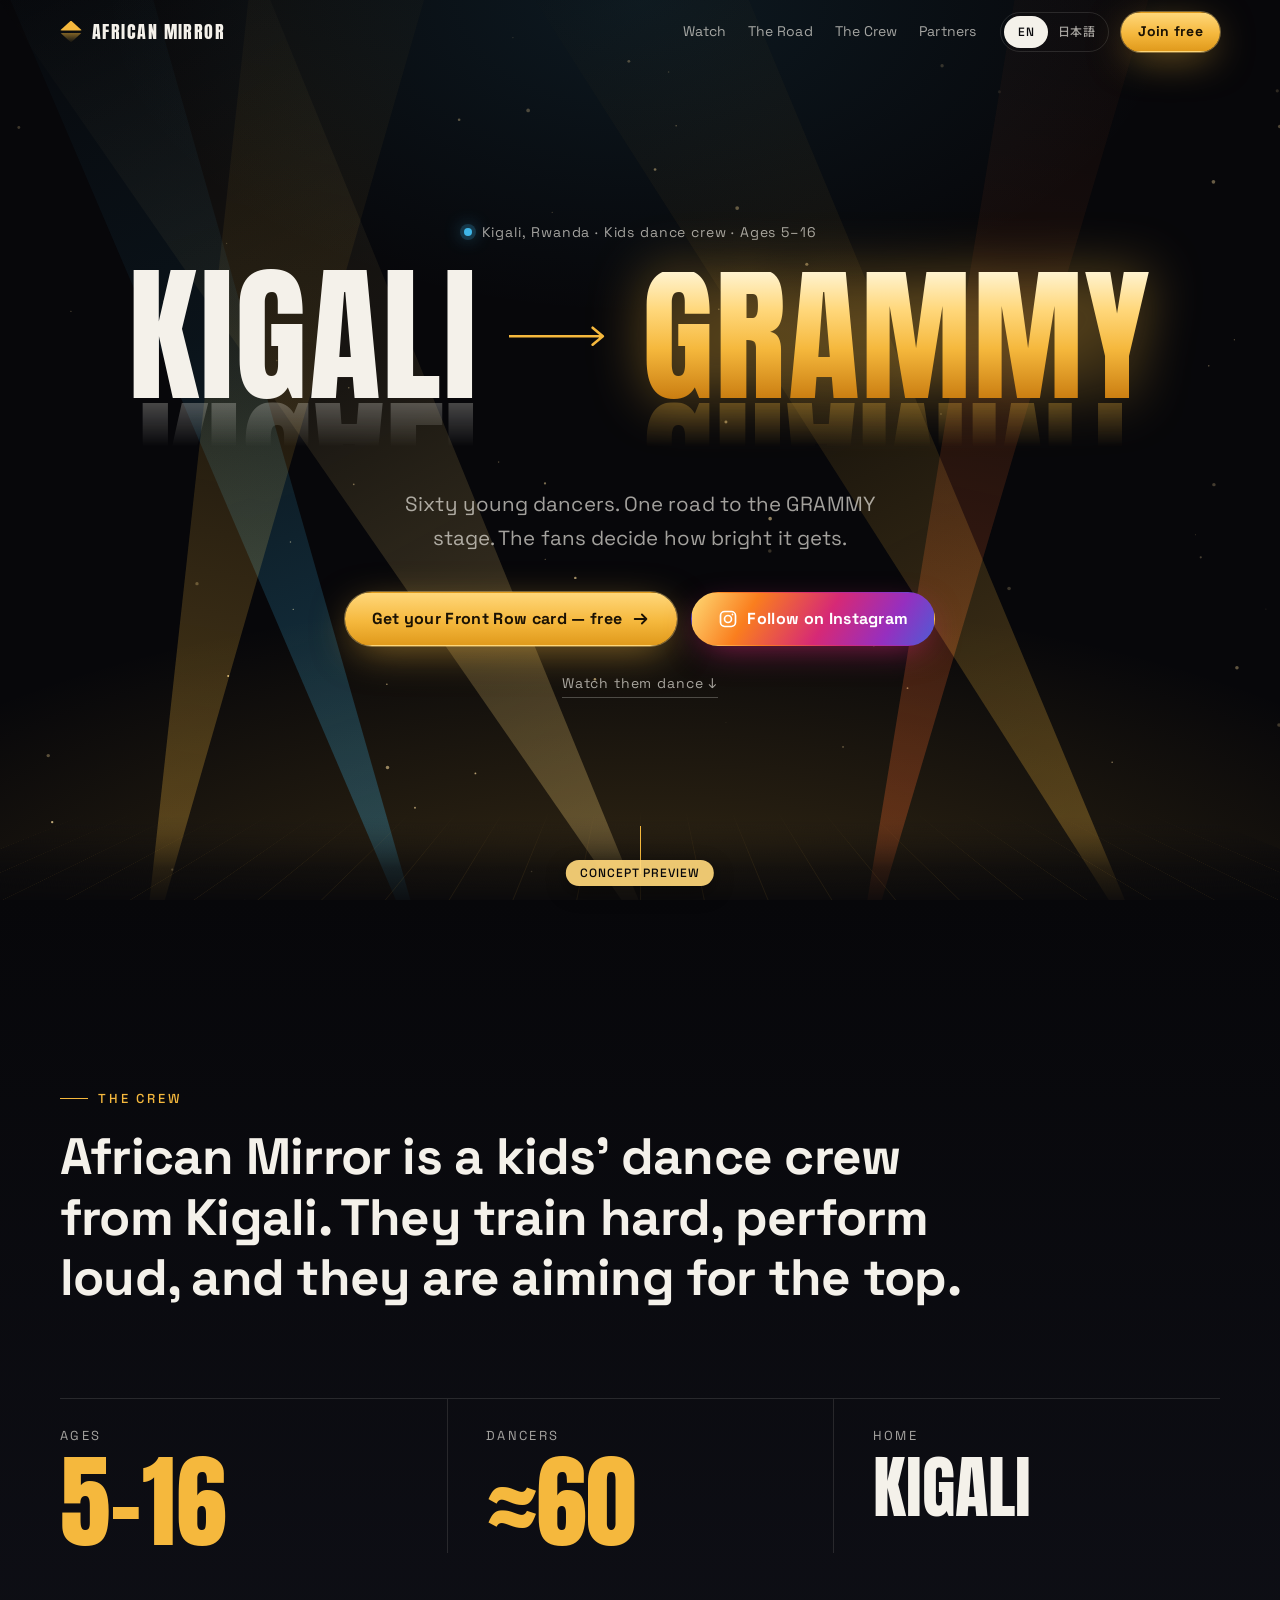
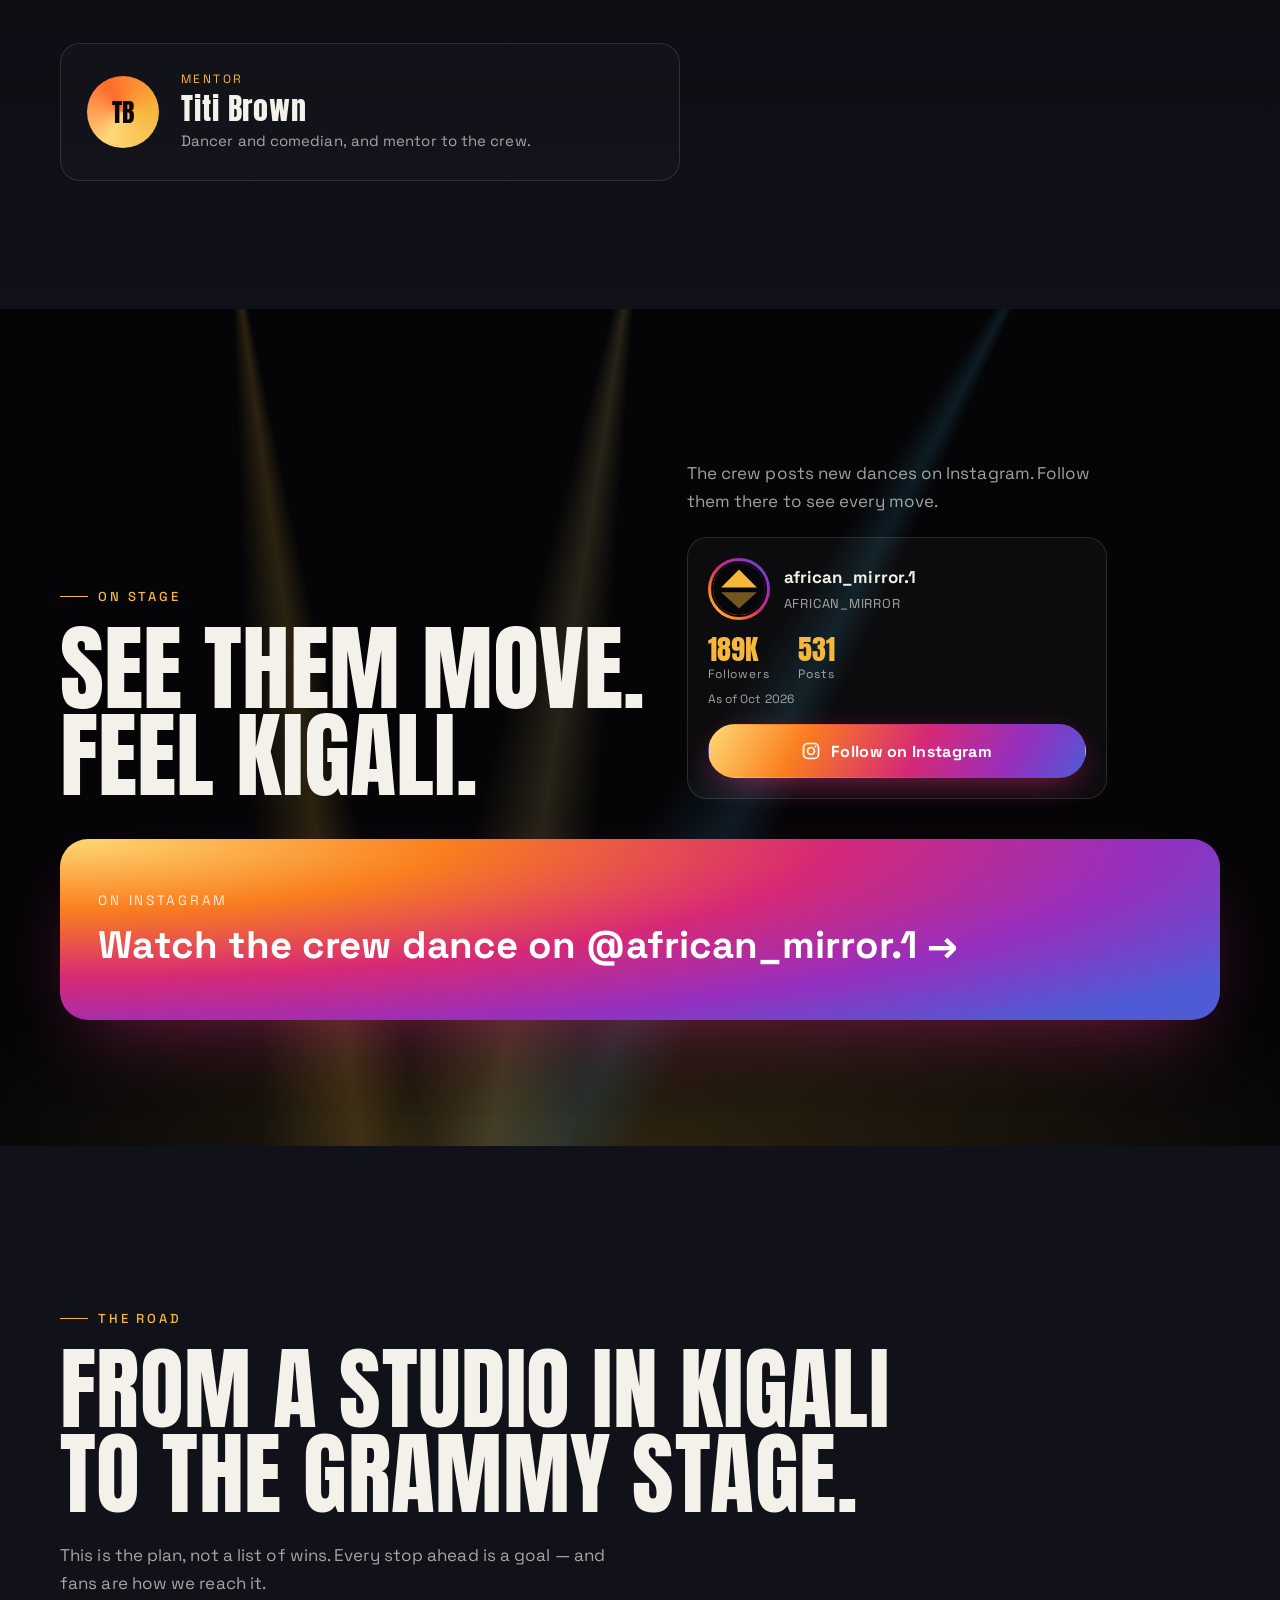
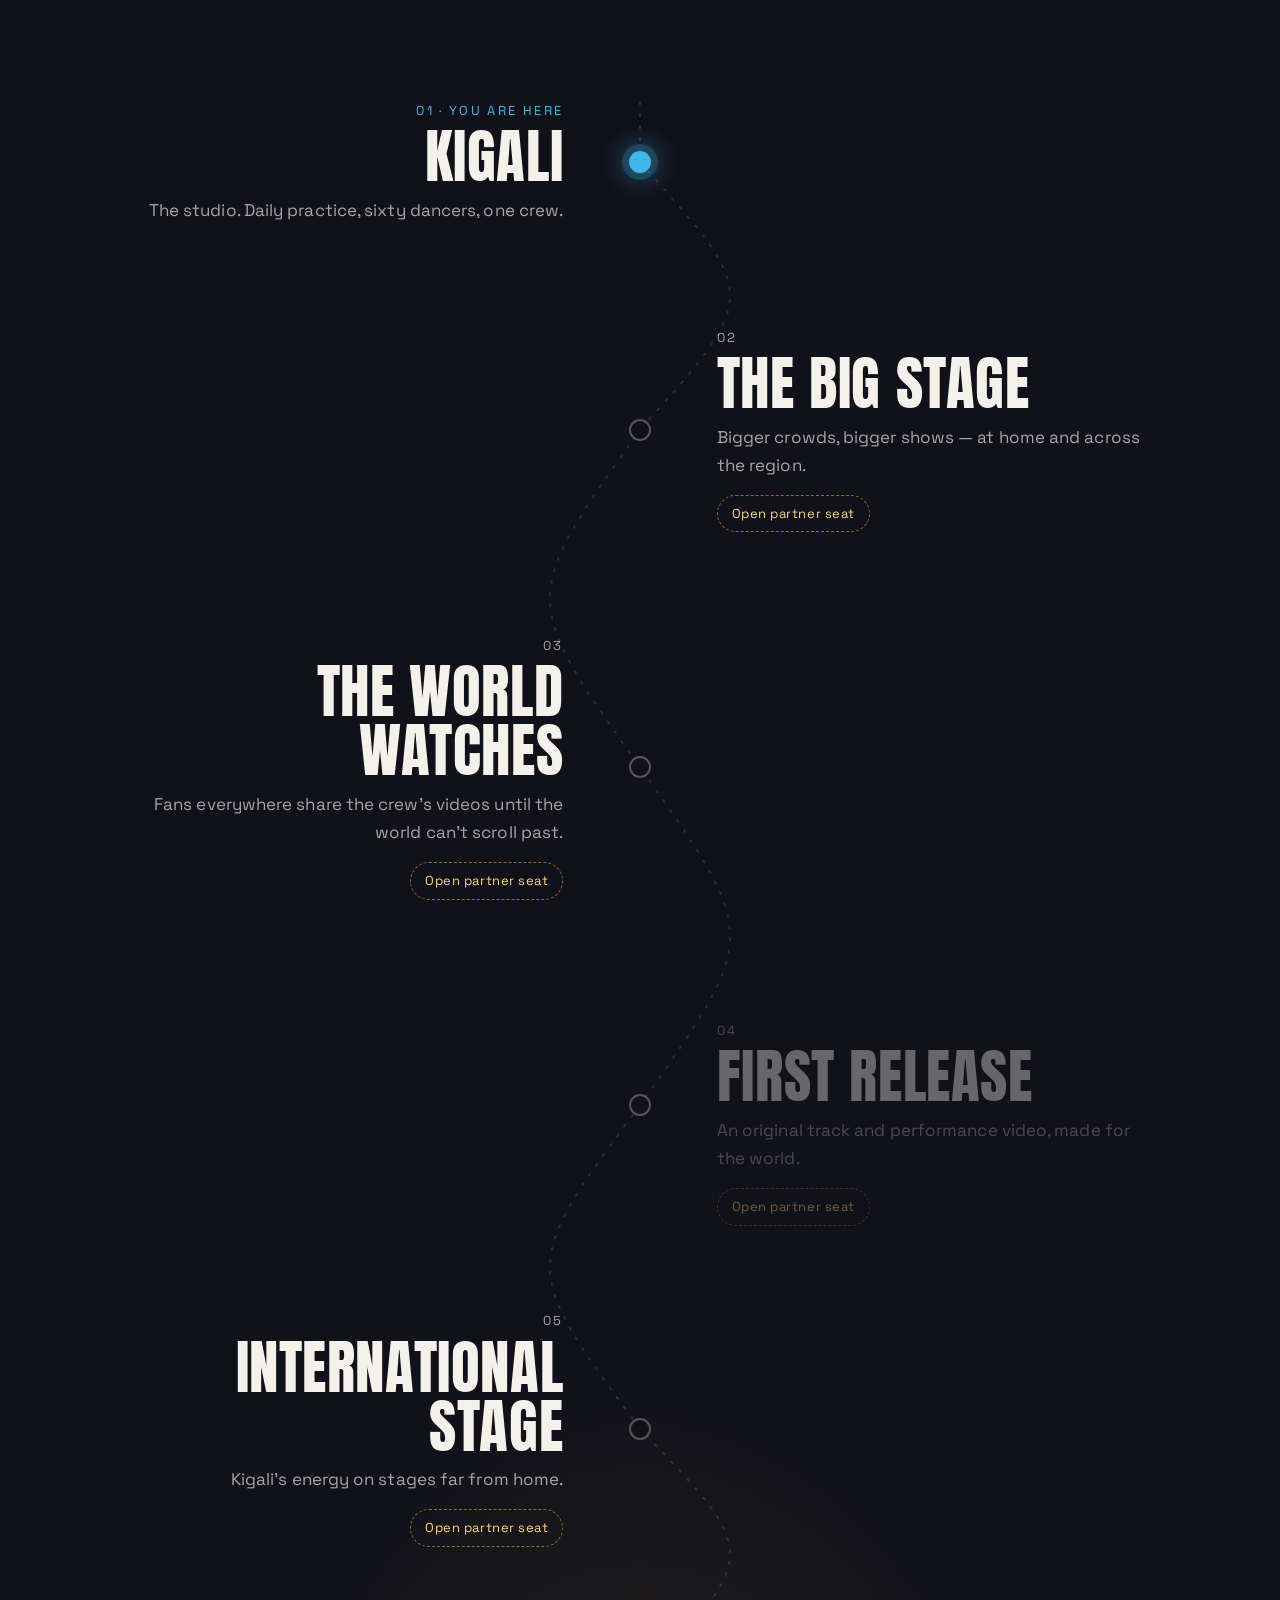
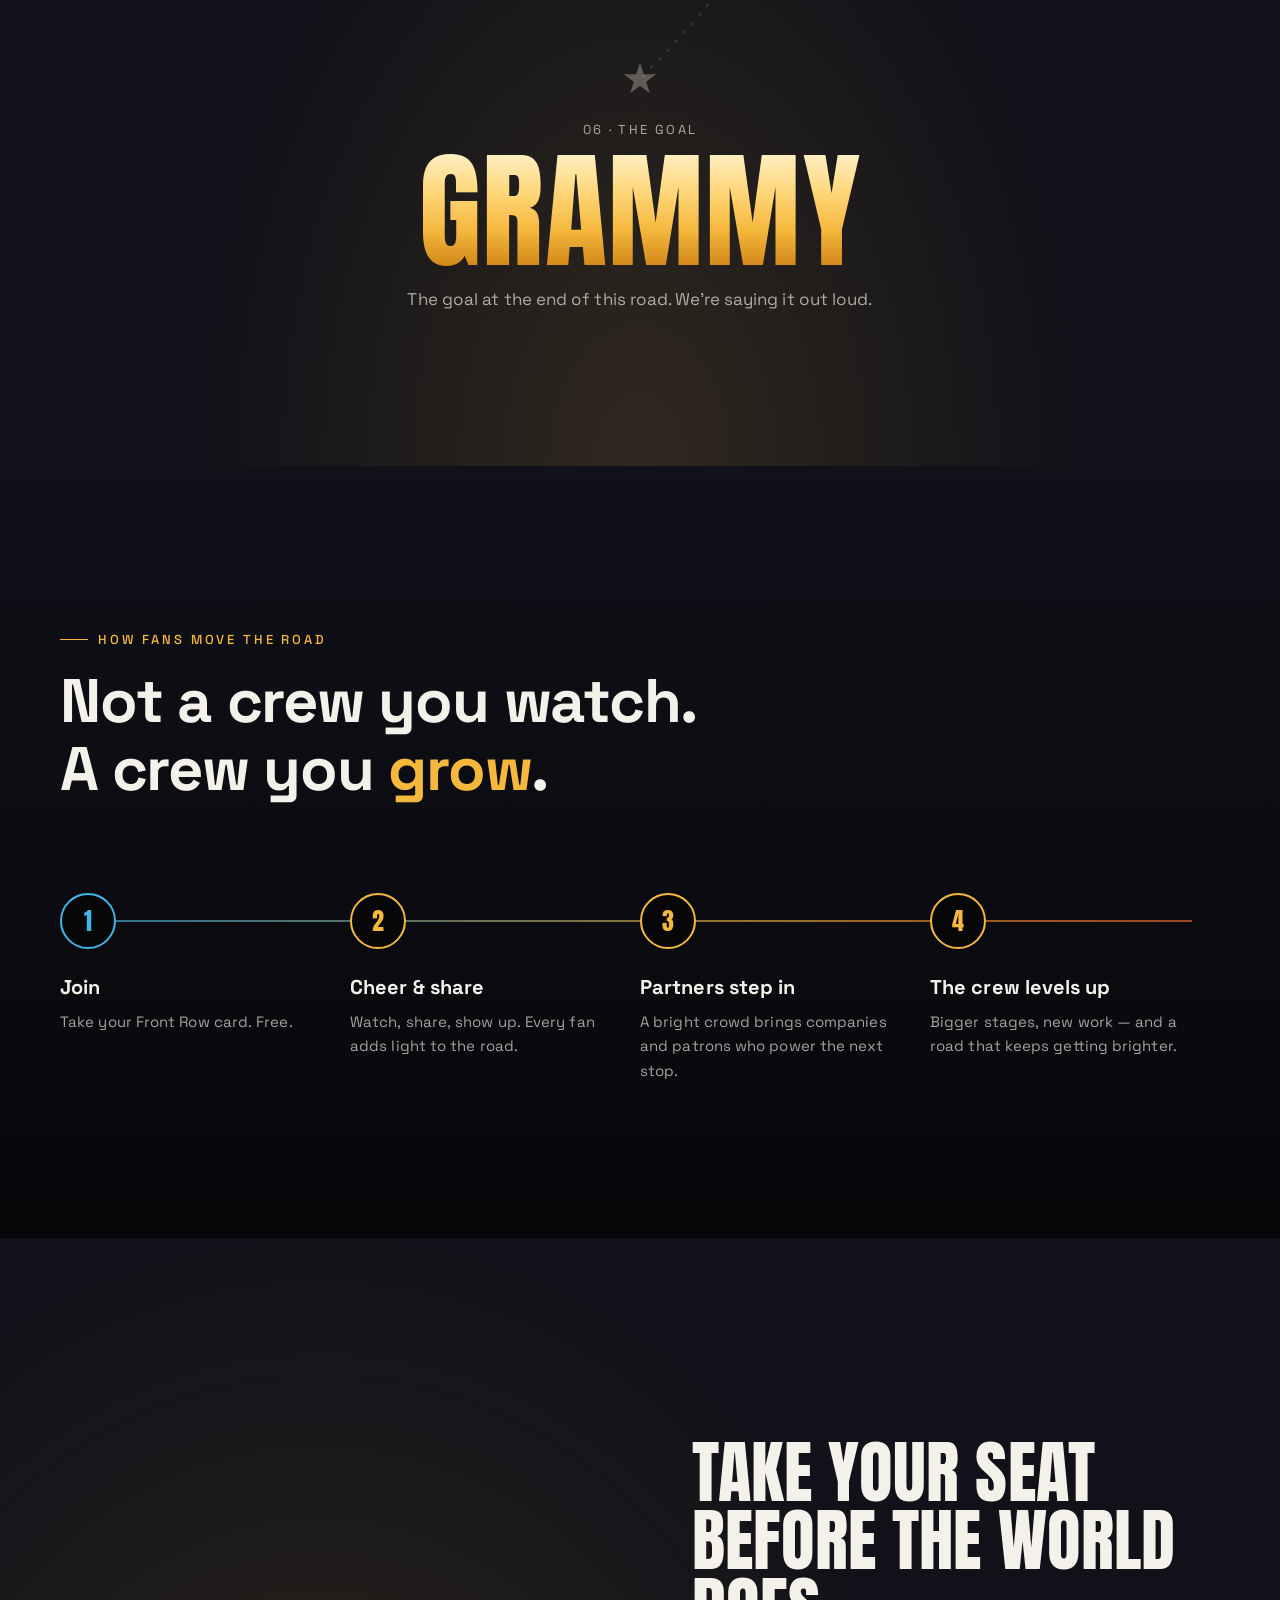
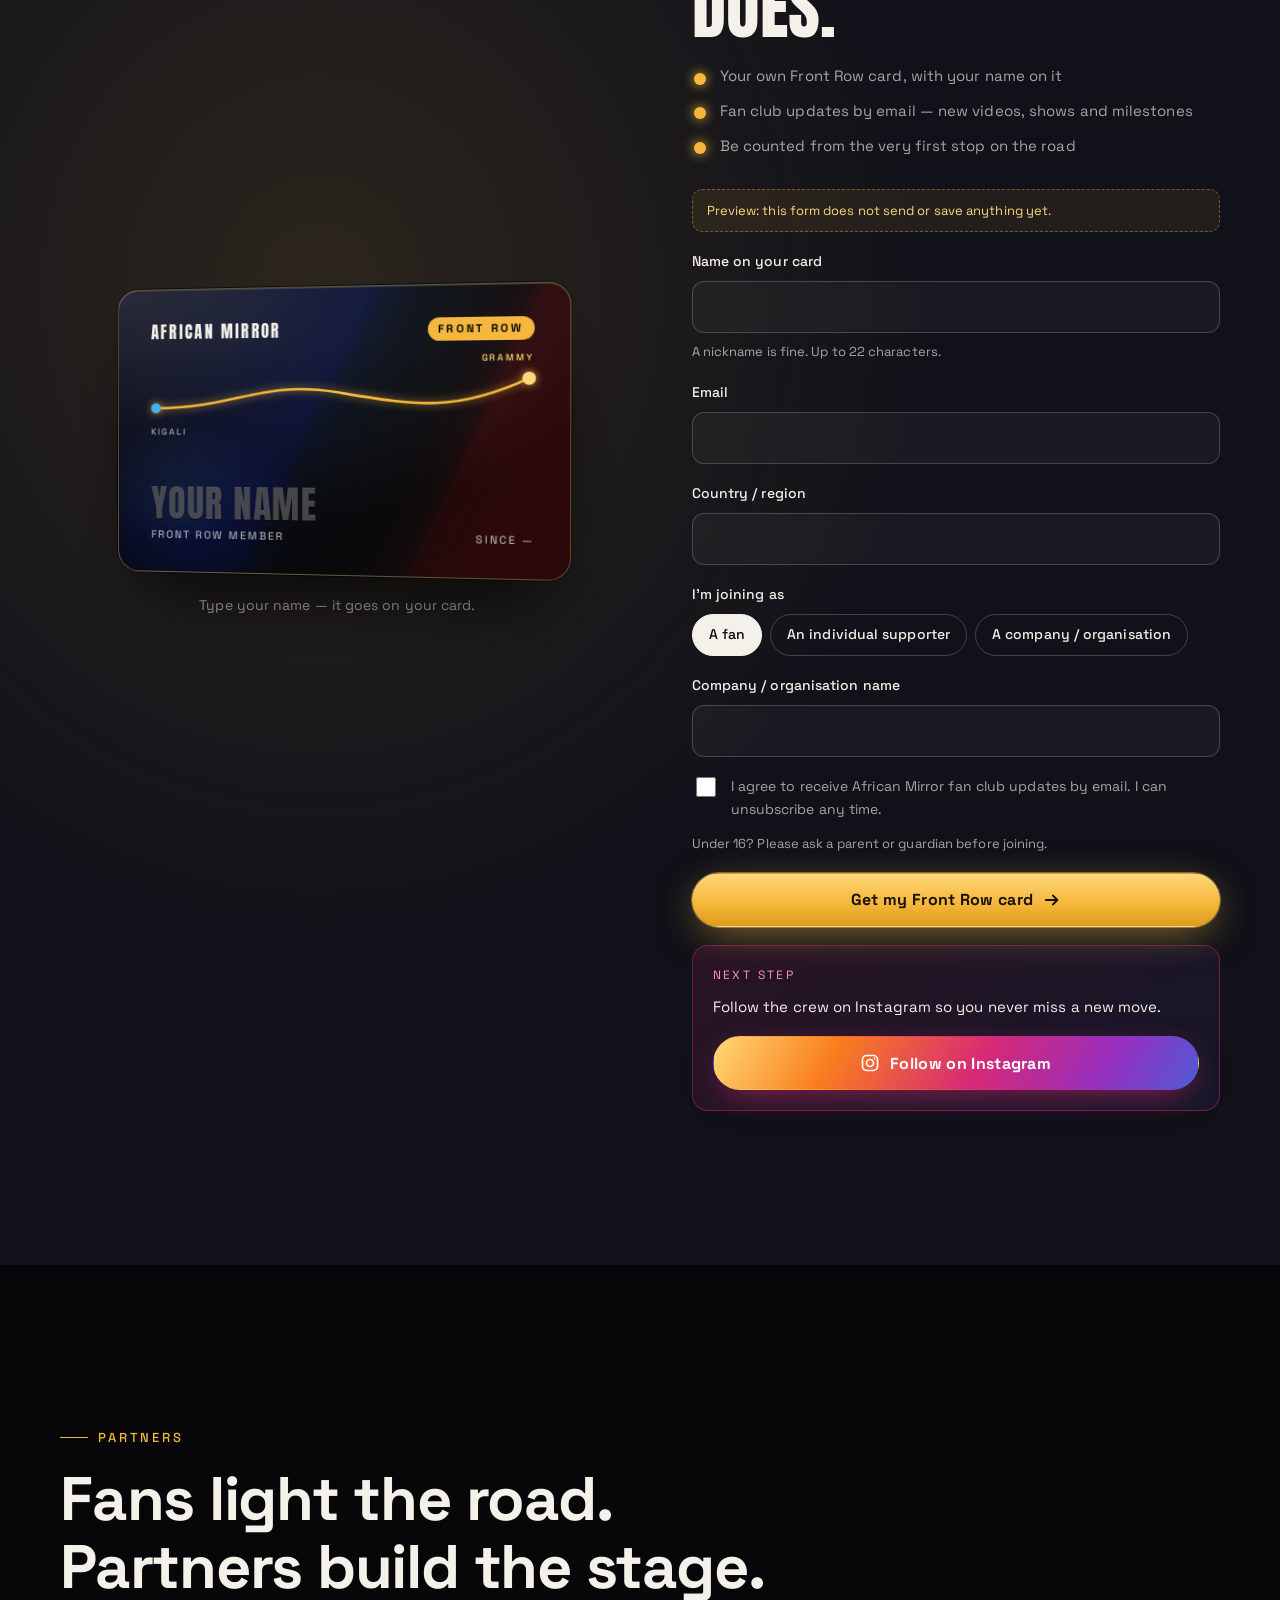
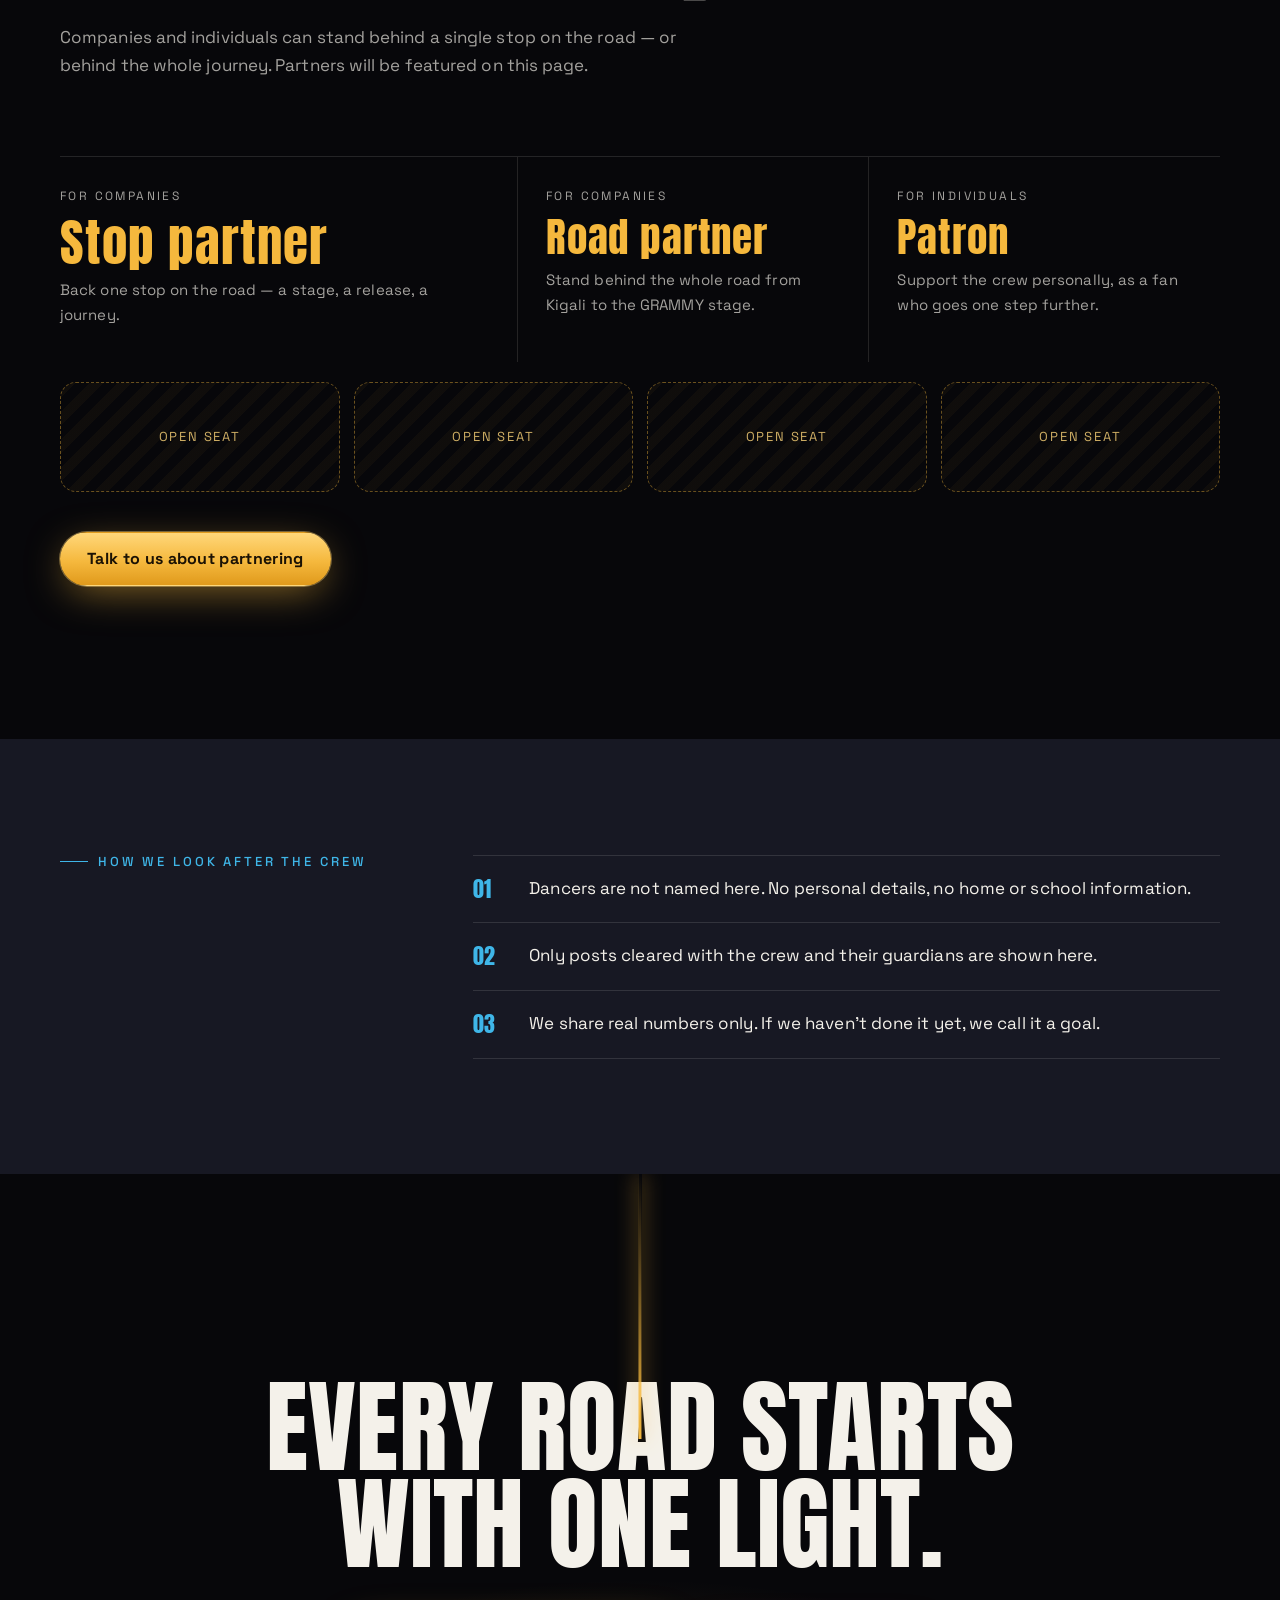
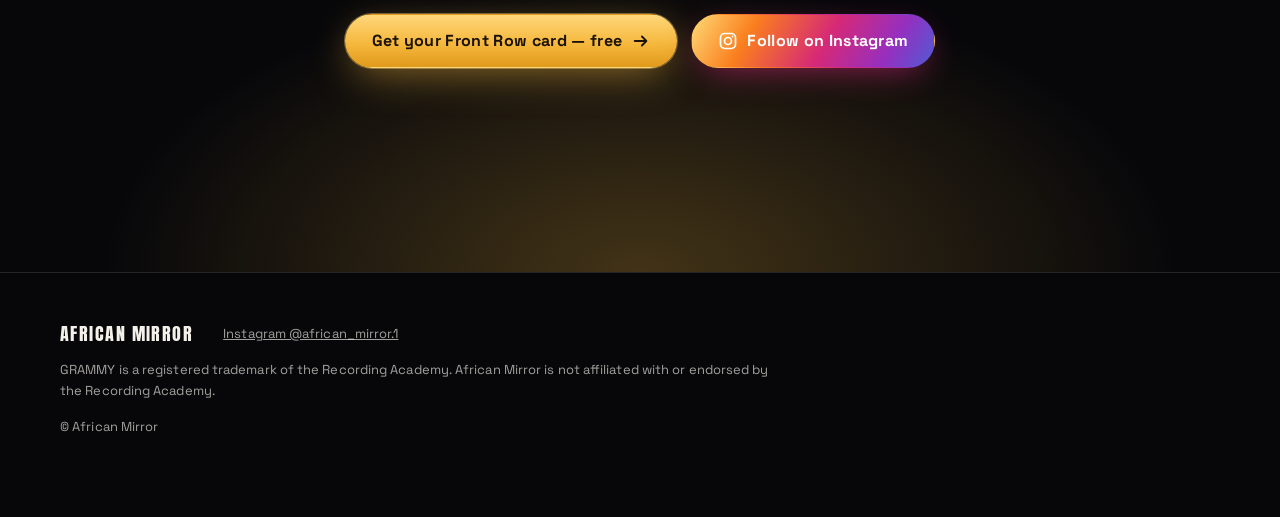
==== african-mirror/index.html @ 2f16a8f4 "Playable promo film; add African Mirror and recruit LP pages" ====
<!doctype html>
<html lang="en">
<head>
  <meta name="robots" content="noindex, nofollow, noarchive">
<meta charset="utf-8">
<meta name="viewport" content="width=device-width, initial-scale=1, viewport-fit=cover">
<title>African Mirror — Kigali → GRAMMY | Front Row Fan Club</title>
<meta name="description" content="African Mirror is a kids' dance crew from Kigali, Rwanda — about 60 dancers aged 5 to 16. Join the Front Row fan club for free and help light the road to the GRAMMYs.">
<meta name="robots" content="noindex, nofollow">
<meta name="theme-color" content="#07070a">
<link rel="icon" href="favicon.svg" type="image/svg+xml">
<link rel="preconnect" href="https://fonts.googleapis.com">
<link rel="preconnect" href="https://fonts.gstatic.com" crossorigin>
<link href="https://fonts.googleapis.com/css2?family=Anton&family=Noto+Sans+JP:wght@400;700;900&family=Space+Grotesk:wght@400;500;700&display=swap" rel="stylesheet">
<link rel="stylesheet" href="styles.css">
</head>
<body>
<div class="preview-ribbon" data-i18n="preview.ribbon">Preview build — not public</div>

<header class="hdr" id="top">
  <a class="hdr__brand" href="#top" aria-label="African Mirror">
    <span class="hdr__mark" aria-hidden="true"><i></i><i></i></span>
    <span class="hdr__name">AFRICAN MIRROR</span>
  </a>
  <nav class="hdr__nav" aria-label="Sections">
    <a href="#stage" data-i18n="nav.stage">Watch</a>
    <a href="#road" data-i18n="nav.road">The Road</a>
    <a href="#crew" data-i18n="nav.crew">The Crew</a>
    <a href="#partners" data-i18n="nav.partners">Partners</a>
  </nav>
  <div class="hdr__right">
    <div class="lang" role="group" aria-label="Language">
      <button type="button" data-lang="en" aria-pressed="true">EN</button>
      <button type="button" data-lang="ja" aria-pressed="false">日本語</button>
    </div>
    <a class="btn btn--gold btn--sm" href="#join" data-i18n="cta.short">Join free</a>
  </div>
</header>

<main>
  <!-- HERO -->
  <section class="hero" aria-labelledby="hero-title">
    <canvas class="hero__beams" aria-hidden="true"></canvas>
    <div class="hero__inner">
      <p class="hero__kicker"><span class="dot dot--sky"></span><span data-i18n="hero.kicker">Kigali, Rwanda · Kids dance crew · Ages 5–16</span></p>
      <h1 class="hero__title" id="hero-title">
        <span class="hero__from">KIGALI</span>
        <span class="hero__arrow" aria-hidden="true"><svg viewBox="0 0 120 24"><path d="M0 12h108M98 2l12 10-12 10"/></svg></span>
        <span class="hero__to">GRAMMY</span>
      </h1>
      <div class="hero__mirror" aria-hidden="true"><span>KIGALI</span><span class="hero__arrow hero__arrow--ghost"><svg viewBox="0 0 120 24"></svg></span><span>GRAMMY</span></div>
      <p class="hero__lead" data-i18n="hero.lead">Sixty young dancers. One road to the GRAMMY stage. The fans decide how bright it gets.</p>
      <div class="hero__ctas">
        <a class="btn btn--gold" href="#join"><span data-i18n="cta.main">Get your Front Row card — free</span><svg class="btn__arw" viewBox="0 0 20 20" aria-hidden="true"><path d="M3 10h13M11 5l5 5-5 5"/></svg></a>
        <a class="btn btn--ig" href="https://www.instagram.com/african_mirror.1/" target="_blank" rel="noopener" data-follow><svg class="ig" viewBox="0 0 24 24" aria-hidden="true"><rect x="3" y="3" width="18" height="18" rx="5"/><circle cx="12" cy="12" r="4.2"/><circle class="ig__dot" cx="17.4" cy="6.6" r="1.1"/></svg><span data-i18n="follow.cta">Follow on Instagram</span></a>
      </div>
      <a class="hero__more" href="#stage" data-i18n="hero.more">Watch them dance ↓</a>
    </div>
    <div class="hero__scroll" aria-hidden="true"><span></span></div>
  </section>

  <!-- CREW -->
  <section class="crew" id="crew" aria-labelledby="crew-title">
    <div class="wrap">
      <h2 class="eyebrow" id="crew-title" data-i18n="crew.eyebrow">The crew</h2>
      <p class="crew__statement" data-i18n="crew.statement">African Mirror is a kids' dance crew from Kigali. They train hard, perform loud, and they are aiming for the top.</p>
      <dl class="crew__facts">
        <div><dt data-i18n="crew.f1.l">Ages</dt><dd><span class="num">5–16</span></dd></div>
        <div><dt data-i18n="crew.f2.l">Dancers</dt><dd><span class="num" data-i18n="crew.f2.v">≈60</span></dd></div>
        <div><dt data-i18n="crew.f3.l">Home</dt><dd><span class="num num--word">KIGALI</span></dd></div>
      </dl>
      <div class="mentor">
        <div class="mentor__badge" aria-hidden="true">TB</div>
        <div>
          <p class="mentor__role" data-i18n="mentor.role">Mentor</p>
          <p class="mentor__name">Titi Brown</p>
          <p class="mentor__desc" data-i18n="mentor.desc">Dancer and comedian, and mentor to the crew.</p>
        </div>
      </div>
    </div>
  </section>

  <!-- STAGE (Instagram) -->
  <section class="stage" id="stage" aria-labelledby="stage-title">
    <div class="stage__lights" aria-hidden="true"></div>
    <div class="wrap stage__head">
      <div>
        <h2 class="eyebrow" id="stage-title" data-i18n="stage.eyebrow">On stage</h2>
        <p class="stage__title" data-i18n-html="stage.title">Press play.<br>Feel Kigali.</p>
      </div>
      <div class="stage__side">
        <p class="stage__text" data-i18n="stage.text">Straight from the crew's Instagram. Tap a reel to watch it on Instagram — or press “Play here” to watch it on this page.</p>
        <div class="igp">
          <a class="igp__id" href="https://www.instagram.com/african_mirror.1/" target="_blank" rel="noopener">
            <span class="igp__ring"><img src="favicon.svg" alt="" width="56" height="56"></span>
            <span class="igp__names"><span class="igp__handle">african_mirror.1</span><span class="igp__name">AFRICAN_MIRROR</span></span>
          </a>
          <dl class="igp__stats">
            <div><dt data-i18n="ig.followers">Followers</dt><dd>189K</dd></div>
            <div><dt data-i18n="ig.posts">Posts</dt><dd>531</dd></div>
          </dl>
          <p class="igp__asof" data-i18n="ig.asof">As of Oct 2026</p>
          <a class="btn btn--ig btn--block" href="https://www.instagram.com/african_mirror.1/" target="_blank" rel="noopener" data-follow><svg class="ig" viewBox="0 0 24 24" aria-hidden="true"><rect x="3" y="3" width="18" height="18" rx="5"/><circle cx="12" cy="12" r="4.2"/><circle class="ig__dot" cx="17.4" cy="6.6" r="1.1"/></svg><span data-i18n="follow.cta">Follow on Instagram</span></a>
        </div>
      </div>
    </div>
    <div class="wrap"><a class="ig-poster" href="https://www.instagram.com/african_mirror.1/" target="_blank" rel="noopener"><span class="ig-poster__k" data-i18n="poster.k">On Instagram</span><span class="ig-poster__t" data-i18n="poster.t">Watch the crew dance on @african_mirror.1 →</span></a></div>
  </section>

  <!-- ROAD -->
  <section class="road" id="road" aria-labelledby="road-title">
    <div class="wrap road__head">
      <h2 class="eyebrow" id="road-title" data-i18n="road.eyebrow">The road</h2>
      <p class="road__title" data-i18n-html="road.title">From a studio in Kigali<br>to the GRAMMY stage.</p>
      <p class="road__note" data-i18n="road.note">This is the plan, not a list of wins. Every stop ahead is a goal — and fans are how we reach it.</p>
    </div>
    <div class="road__track">
      <svg class="road__line" aria-hidden="true"><path class="road__base"/><path class="road__lit"/></svg>
      <ol class="road__stops">
      <li class="stop is-now" data-stop="1">
        <span class="stop__node" aria-hidden="true"></span>
        <div class="stop__card">
          <p class="stop__no">01 · <span data-i18n="road.now">You are here</span></p>
          <h3 class="stop__name">KIGALI</h3>
          <p class="stop__text" data-i18n="road.s1">The studio. Daily practice, sixty dancers, one crew.</p>
        </div>
      </li>
      <li class="stop" data-stop="2">
        <span class="stop__node" aria-hidden="true"></span>
        <div class="stop__card">
          <p class="stop__no">02</p>
          <h3 class="stop__name" data-i18n="road.s2.n">THE BIG STAGE</h3>
          <p class="stop__text" data-i18n="road.s2">Bigger crowds, bigger shows — at home and across the region.</p>
          <a class="stop__seat" href="#partners" data-i18n="road.seat">Open partner seat</a>
        </div>
      </li>
      <li class="stop" data-stop="3">
        <span class="stop__node" aria-hidden="true"></span>
        <div class="stop__card">
          <p class="stop__no">03</p>
          <h3 class="stop__name" data-i18n="road.s3.n">THE WORLD WATCHES</h3>
          <p class="stop__text" data-i18n="road.s3">Fans everywhere share the crew's videos until the world can't scroll past.</p>
          <a class="stop__seat" href="#partners" data-i18n="road.seat">Open partner seat</a>
        </div>
      </li>
      <li class="stop" data-stop="4">
        <span class="stop__node" aria-hidden="true"></span>
        <div class="stop__card">
          <p class="stop__no">04</p>
          <h3 class="stop__name" data-i18n="road.s4.n">FIRST RELEASE</h3>
          <p class="stop__text" data-i18n="road.s4">An original track and performance video, made for the world.</p>
          <a class="stop__seat" href="#partners" data-i18n="road.seat">Open partner seat</a>
        </div>
      </li>
      <li class="stop" data-stop="5">
        <span class="stop__node" aria-hidden="true"></span>
        <div class="stop__card">
          <p class="stop__no">05</p>
          <h3 class="stop__name" data-i18n="road.s5.n">INTERNATIONAL STAGE</h3>
          <p class="stop__text" data-i18n="road.s5">Kigali's energy on stages far from home.</p>
          <a class="stop__seat" href="#partners" data-i18n="road.seat">Open partner seat</a>
        </div>
      </li>
      <li class="stop stop--goal" data-stop="6">
        <span class="stop__node" aria-hidden="true"></span>
        <div class="stop__card">
          <p class="stop__no">06 · <span data-i18n="road.goal">The goal</span></p>
          <h3 class="stop__name">GRAMMY</h3>
          <p class="stop__text" data-i18n="road.s6">The goal at the end of this road. We're saying it out loud.</p>
        </div>
      </li>
      </ol>
    </div>
  </section>

  <!-- FAN ENGINE -->
  <section class="engine" aria-labelledby="engine-title">
    <div class="wrap">
      <h2 class="eyebrow" id="engine-title" data-i18n="engine.eyebrow">How fans move the road</h2>
      <p class="engine__title" data-i18n-html="engine.title">Not a crew you watch.<br>A crew you <em>grow</em>.</p>
      <div class="engine__flow">
        <div class="engine__step"><span class="engine__n">1</span><p class="engine__h" data-i18n="engine.1h">Join</p><p data-i18n="engine.1">Take your Front Row card. Free.</p></div>
        <div class="engine__step"><span class="engine__n">2</span><p class="engine__h" data-i18n="engine.2h">Cheer &amp; share</p><p data-i18n="engine.2">Watch, share, show up. Every fan adds light to the road.</p></div>
        <div class="engine__step"><span class="engine__n">3</span><p class="engine__h" data-i18n="engine.3h">Partners step in</p><p data-i18n="engine.3">A bright crowd brings companies and patrons who power the next stop.</p></div>
        <div class="engine__step"><span class="engine__n">4</span><p class="engine__h" data-i18n="engine.4h">The crew levels up</p><p data-i18n="engine.4">Bigger stages, new work — and a road that keeps getting brighter.</p></div>
      </div>
    </div>
  </section>

  <!-- JOIN / FRONT ROW CARD -->
  <section class="join" id="join" aria-labelledby="join-title">
    <div class="wrap join__grid">
      <div class="join__stage">
        <div class="card3d" data-state="idle" data-tier="free">
          <div class="card3d__inner">
            <div class="card3d__face card3d__front">
              <div class="card3d__holo" aria-hidden="true"></div>
              <div class="card3d__top">
                <span class="card3d__brand">AFRICAN MIRROR</span>
                <span class="card3d__tier" data-tier-label>FRONT ROW</span>
              </div>
              <div class="card3d__road" aria-hidden="true"><svg viewBox="0 0 300 40"><path d="M4 30 C 70 30, 90 8, 150 18 S 240 34, 296 8"/><circle cx="4" cy="30" r="4"/><circle cx="296" cy="8" r="5"/></svg><span>KIGALI</span><span>GRAMMY</span></div>
              <div class="card3d__name" data-card-name>YOUR NAME</div>
              <div class="card3d__meta">
                <span data-i18n="card.member">Front Row member</span>
                <span data-card-since>SINCE —</span>
              </div>
            </div>
            <div class="card3d__face card3d__back">
              <div class="card3d__holo" aria-hidden="true"></div>
              <p class="card3d__back-k" data-i18n="card.backk">Welcome to the front row</p>
              <p class="card3d__back-name" data-card-name>YOUR NAME</p>
              <p class="card3d__back-t" data-i18n="card.backt">Your light is on the road now. Next stop: the big stage.</p>
              <span class="card3d__back-mark" aria-hidden="true"><i></i><i></i></span>
            </div>
          </div>
        </div>
        <p class="join__hint" data-i18n="card.hint">Type your name — it goes on your card.</p>
      </div>

      <div class="join__form-wrap">
        <h2 class="eyebrow" id="join-title" data-i18n="join.eyebrow">Front Row — free membership</h2>
        <p class="join__title" data-i18n-html="join.title">Take your seat<br>before the world does.</p>
        <ul class="join__perks" data-perks></ul>

        <form class="form" novalidate aria-labelledby="join-title">
          <p class="form__preview" data-preview-note data-i18n="form.previewNote" hidden>Preview: this form does not send or save anything yet.</p>
          <div class="field">
            <label for="f-name" data-i18n="form.name">Name on your card</label>
            <input id="f-name" name="display_name" type="text" maxlength="22" autocomplete="nickname" required>
            <p class="field__help" data-i18n="form.nameHelp">A nickname is fine. Up to 22 characters.</p>
          </div>
          <div class="field">
            <label for="f-email" data-i18n="form.email">Email</label>
            <input id="f-email" name="email" type="email" autocomplete="email" required>
          </div>
          <div class="field">
            <label for="f-country" data-i18n="form.country">Country / region</label>
            <input id="f-country" name="country" type="text" autocomplete="country-name">
          </div>
          <fieldset class="field field--choice">
            <legend data-i18n="form.role">I'm joining as</legend>
            <label><input type="radio" name="role" value="fan" checked><span data-i18n="form.role.fan">A fan</span></label>
            <label><input type="radio" name="role" value="patron"><span data-i18n="form.role.patron">An individual supporter</span></label>
            <label><input type="radio" name="role" value="company"><span data-i18n="form.role.company">A company / organisation</span></label>
          </fieldset>
          <div class="field field--company" hidden>
            <label for="f-org" data-i18n="form.org">Company / organisation name</label>
            <input id="f-org" name="organisation" type="text" autocomplete="organization">
          </div>
          <label class="check"><input type="checkbox" name="consent" required><span data-i18n="form.consent">I agree to receive African Mirror fan club updates by email. I can unsubscribe any time.</span></label>
          <p class="form__minor" data-i18n="form.minor">Under 16? Please ask a parent or guardian before joining.</p>
          <p class="form__error" role="alert" aria-live="assertive"></p>
          <button class="btn btn--gold btn--block" type="submit"><span data-i18n="form.submit">Get my Front Row card</span><svg class="btn__arw" viewBox="0 0 20 20" aria-hidden="true"><path d="M3 10h13M11 5l5 5-5 5"/></svg></button>
          <p class="form__status" role="status" aria-live="polite"></p>
          <div class="after-join" hidden>
            <p class="after-join__k" data-i18n="after.k">Next step</p>
            <p class="after-join__t" data-i18n="after.t">Follow the crew on Instagram so you never miss a new move.</p>
            <a class="btn btn--ig btn--block" href="https://www.instagram.com/african_mirror.1/" target="_blank" rel="noopener" data-follow><svg class="ig" viewBox="0 0 24 24" aria-hidden="true"><rect x="3" y="3" width="18" height="18" rx="5"/><circle cx="12" cy="12" r="4.2"/><circle class="ig__dot" cx="17.4" cy="6.6" r="1.1"/></svg><span data-i18n="follow.cta">Follow on Instagram</span></a>
          </div>
          <button class="form__edit" type="button" hidden data-i18n="form.edit">Edit my card</button>
        </form>
      </div>
    </div>
  </section>

  <!-- PARTNERS -->
  <section class="partners" id="partners" aria-labelledby="partners-title">
    <div class="wrap">
      <h2 class="eyebrow" id="partners-title" data-i18n="partners.eyebrow">Partners</h2>
      <p class="partners__title" data-i18n-html="partners.title">Fans light the road.<br>Partners build the stage.</p>
      <p class="partners__lead" data-i18n="partners.lead">Companies and individuals can stand behind a single stop on the road — or behind the whole journey. Partners will be featured on this page.</p>
      <div class="partners__lanes">
        <article class="lane">
          <p class="lane__k" data-i18n="partners.l1k">For companies</p>
          <h3 class="lane__h" data-i18n="partners.l1h">Stop partner</h3>
          <p data-i18n="partners.l1">Back one stop on the road — a stage, a release, a journey.</p>
        </article>
        <article class="lane">
          <p class="lane__k" data-i18n="partners.l2k">For companies</p>
          <h3 class="lane__h" data-i18n="partners.l2h">Road partner</h3>
          <p data-i18n="partners.l2">Stand behind the whole road from Kigali to the GRAMMY stage.</p>
        </article>
        <article class="lane">
          <p class="lane__k" data-i18n="partners.l3k">For individuals</p>
          <h3 class="lane__h" data-i18n="partners.l3h">Patron</h3>
          <p data-i18n="partners.l3">Support the crew personally, as a fan who goes one step further.</p>
        </article>
      </div>
      <div class="seats" aria-label="Partner seats">
        <div class="seat"><span data-i18n="partners.seat">Open seat</span></div>
        <div class="seat"><span data-i18n="partners.seat">Open seat</span></div>
        <div class="seat"><span data-i18n="partners.seat">Open seat</span></div>
        <div class="seat"><span data-i18n="partners.seat">Open seat</span></div>
      </div>
      <a class="btn btn--gold" href="#join" data-preset-role="company" data-i18n="partners.cta">Talk to us about partnering</a>
    </div>
  </section>

  <!-- CARE -->
  <section class="care" aria-labelledby="care-title">
    <div class="wrap care__inner">
      <h2 class="eyebrow" id="care-title" data-i18n="care.eyebrow">How we look after the crew</h2>
      <ul class="care__list">
        <li><span class="care__n">01</span><span data-i18n="care.1">Dancers are not named here. No personal details, no home or school information.</span></li>
        <li><span class="care__n">02</span><span data-i18n="care.2">Only posts cleared with the crew and their guardians are shown here.</span></li>
        <li><span class="care__n">03</span><span data-i18n="care.3">We share real numbers only. If we haven't done it yet, we call it a goal.</span></li>
      </ul>
    </div>
  </section>

  <!-- FINAL -->
  <section class="final" aria-labelledby="final-title">
    <div class="final__line" aria-hidden="true"></div>
    <div class="wrap">
      <p class="final__title" id="final-title" data-i18n-html="final.title">Every road starts<br>with one light.</p>
      <div class="final__ctas">
      <a class="btn btn--gold" href="#join"><span data-i18n="cta.main">Get your Front Row card — free</span><svg class="btn__arw" viewBox="0 0 20 20" aria-hidden="true"><path d="M3 10h13M11 5l5 5-5 5"/></svg></a>
      <a class="btn btn--ig" href="https://www.instagram.com/african_mirror.1/" target="_blank" rel="noopener" data-follow><svg class="ig" viewBox="0 0 24 24" aria-hidden="true"><rect x="3" y="3" width="18" height="18" rx="5"/><circle cx="12" cy="12" r="4.2"/><circle class="ig__dot" cx="17.4" cy="6.6" r="1.1"/></svg><span data-i18n="follow.cta">Follow on Instagram</span></a>
      </div>
    </div>
  </section>
</main>

<footer class="ftr">
  <div class="wrap ftr__inner">
    <p class="ftr__brand">AFRICAN MIRROR</p>
    <a href="https://www.instagram.com/african_mirror.1" target="_blank" rel="noopener">Instagram @african_mirror.1</a>
    <p class="ftr__tm" data-i18n="footer.tm">GRAMMY is a registered trademark of the Recording Academy. African Mirror is not affiliated with or endorsed by the Recording Academy.</p>
    <p class="ftr__copy">© African Mirror</p>
  </div>
</footer>

<script src="i18n.js"></script>
<script src="main.js"></script>
</body>
</html>
---- african-mirror/styles.css ----
/* African Mirror — Front Row. Night stadium, one gold road. */
:root {
  --ink: #07070a;
  --night: #101119;
  --night-2: #171823;
  --line: rgba(244, 241, 234, .12);
  --text: #f4f1ea;
  --mute: rgba(244, 241, 234, .66);
  --gold: #f5b83d;
  --gold-hi: #ffd77a;
  --ember: #ff6b2c;
  --sky: #3fb6e8;
  --display: "Anton", "Noto Sans JP", Impact, sans-serif;
  --ui: "Space Grotesk", "Noto Sans JP", system-ui, sans-serif;
  --wrap: min(1160px, 100% - 48px);
  --ease: cubic-bezier(.2, .7, .1, 1);
  --hdr-h: 64px;
}
html:lang(ja) { --ui: "Noto Sans JP", "Space Grotesk", system-ui, sans-serif; }

*, *::before, *::after { box-sizing: border-box; }
html { scroll-behavior: smooth; scroll-padding-top: calc(var(--hdr-h) + 16px); -webkit-text-size-adjust: 100%; }
body {
  margin: 0; background: var(--ink); color: var(--text);
  font: 400 17px/1.65 var(--ui); letter-spacing: .005em;
  -webkit-font-smoothing: antialiased; overflow-x: clip;
}
html:lang(ja) body { line-height: 1.85; letter-spacing: .02em; font-size: 16px; word-break: auto-phrase; line-break: strict; }
img, svg { display: block; }
a { color: inherit; }
:focus-visible { outline: 2px solid var(--gold); outline-offset: 3px; border-radius: 4px; }
.wrap { width: var(--wrap); margin-inline: auto; }

/* preview ribbon */
.preview-ribbon {
  position: fixed; z-index: 60; left: 50%; bottom: 14px; transform: translateX(-50%);
  padding: 6px 14px; border-radius: 999px; font: 500 12px/1.2 var(--ui); letter-spacing: .08em;
  text-transform: uppercase; color: var(--ink); background: rgba(255, 215, 122, .92);
  pointer-events: none; box-shadow: 0 6px 20px rgba(0,0,0,.4);
}

/* buttons */
.btn {
  --bg: transparent; display: inline-flex; align-items: center; justify-content: center; gap: .6em;
  min-height: 54px; padding: 0 26px; border-radius: 999px; border: 1px solid transparent;
  font: 700 16px/1.2 var(--ui); letter-spacing: .02em; text-decoration: none; cursor: pointer;
  background: var(--bg); color: var(--text);
  transition: transform .25s var(--ease), box-shadow .25s var(--ease), background .25s, color .25s, border-color .25s;
}
.btn__arw { width: 18px; height: 18px; fill: none; stroke: currentColor; stroke-width: 2; stroke-linecap: round; stroke-linejoin: round; transition: transform .25s var(--ease); }
.btn:hover .btn__arw { transform: translateX(3px); }
.btn--gold {
  --bg: linear-gradient(180deg, var(--gold-hi), var(--gold) 55%, #e09a1c);
  color: #1b1204; box-shadow: 0 0 0 1px rgba(255,215,122,.4), 0 10px 40px -8px rgba(245,184,61,.6);
}
.btn--gold:hover { transform: translateY(-2px); box-shadow: 0 0 0 1px rgba(255,215,122,.6), 0 16px 50px -8px rgba(245,184,61,.8); }
.btn--gold:active { transform: translateY(0); }
.btn--ghost { border-color: rgba(244,241,234,.28); }
.btn--ghost:hover { border-color: var(--gold); color: var(--gold-hi); }
.btn--sm { min-height: 40px; padding: 0 16px; font-size: 14px; }
.btn--block { width: 100%; }

/* header */
.hdr {
  position: fixed; inset: 0 0 auto 0; z-index: 50; height: var(--hdr-h);
  display: flex; align-items: center; gap: 24px; padding: 0 max(20px, calc((100% - 1160px) / 2));
  transition: background .3s, backdrop-filter .3s, border-color .3s; border-bottom: 1px solid transparent;
}
.hdr.is-solid { background: rgba(7,7,10,.78); backdrop-filter: blur(14px); -webkit-backdrop-filter: blur(14px); border-color: var(--line); }
.hdr__brand { display: flex; align-items: center; gap: 10px; text-decoration: none; }
.hdr__mark { position: relative; width: 22px; height: 22px; }
.hdr__mark i { position: absolute; left: 0; right: 0; height: 10px; border-radius: 2px; }
.hdr__mark i:first-child { top: 0; background: var(--gold); clip-path: polygon(0 100%, 50% 0, 100% 100%); }
.hdr__mark i:last-child { bottom: 0; background: linear-gradient(180deg, rgba(245,184,61,.5), transparent); clip-path: polygon(0 0, 50% 100%, 100% 0); }
.hdr__name { font: 400 18px/1 var(--display); letter-spacing: .08em; }
.hdr__nav { display: flex; gap: 22px; margin-left: auto; }
.hdr__nav a { text-decoration: none; font-size: 14px; color: var(--mute); transition: color .2s; }
.hdr__nav a:hover { color: var(--text); }
.hdr__right { display: flex; align-items: center; gap: 12px; }
.lang { display: flex; padding: 3px; border: 1px solid var(--line); border-radius: 999px; }
.lang button {
  min-width: 44px; min-height: 32px; padding: 0 10px; border: 0; border-radius: 999px; cursor: pointer;
  background: transparent; color: var(--mute); font: 500 12px/1 var(--ui); letter-spacing: .04em;
}
.lang button[aria-pressed="true"] { background: var(--text); color: var(--ink); }

/* eyebrow */
.eyebrow {
  display: inline-flex; align-items: center; gap: 10px; margin: 0 0 22px;
  font: 500 13px/1 var(--ui); letter-spacing: .22em; text-transform: uppercase; color: var(--gold);
}
.eyebrow::before { content: ""; width: 28px; height: 1px; background: currentColor; }
html:lang(ja) .eyebrow { letter-spacing: .14em; }

/* HERO */
.hero {
  position: relative; min-height: 100svh; display: grid; place-items: center; overflow: hidden;
  padding: calc(var(--hdr-h) + 40px) 0 90px; isolation: isolate;
  background:
    radial-gradient(120% 70% at 50% 108%, rgba(245,184,61,.22), transparent 60%),
    radial-gradient(60% 50% at 50% 0%, rgba(63,182,232,.10), transparent 70%),
    var(--ink);
}
.hero__beams { position: absolute; inset: 0; width: 100%; height: 100%; z-index: -1; }
.hero::after { /* stage floor */
  content: ""; position: absolute; left: -10%; right: -10%; bottom: -1px; height: 26%; z-index: -1;
  background: repeating-linear-gradient(90deg, rgba(245,184,61,.08) 0 1px, transparent 1px 64px), linear-gradient(180deg, transparent, rgba(7,7,10,.9));
  transform: perspective(500px) rotateX(58deg); transform-origin: bottom;
  mask-image: linear-gradient(180deg, transparent, #000 70%);
}
.hero__inner { width: var(--wrap); text-align: center; }
.hero__kicker { display: inline-flex; align-items: center; gap: 10px; margin: 0 0 28px; font-size: 14px; color: var(--mute); letter-spacing: .06em; }
.dot { width: 8px; height: 8px; border-radius: 50%; }
.dot--sky { background: var(--sky); box-shadow: 0 0 0 4px rgba(63,182,232,.2), 0 0 18px var(--sky); animation: pulse 2.4s infinite; }
@keyframes pulse { 50% { box-shadow: 0 0 0 9px rgba(63,182,232,0), 0 0 18px var(--sky); } }
.hero__title {
  margin: 0; display: flex; align-items: center; justify-content: center; gap: clamp(12px, 2.4vw, 32px);
  font: 400 clamp(64px, 11.6vw, 184px)/.86 var(--display); letter-spacing: .01em; text-transform: uppercase;
}
.hero__from { color: var(--text); }
.hero__to {
  background: linear-gradient(180deg, #fff3cf 0%, var(--gold-hi) 30%, var(--gold) 60%, #c97c10 100%);
  -webkit-background-clip: text; background-clip: text; color: transparent;
  filter: drop-shadow(0 0 28px rgba(245,184,61,.45));
}
.hero__arrow svg { width: clamp(56px, 8vw, 120px); height: auto; fill: none; stroke: var(--gold); stroke-width: 3; stroke-linecap: round; stroke-linejoin: round; stroke-dasharray: 160; stroke-dashoffset: 160; animation: draw 1.2s .5s var(--ease) forwards; }
@keyframes draw { to { stroke-dashoffset: 0; } }
.hero__mirror { /* the mirror reflection */
  display: flex; justify-content: center; gap: clamp(12px, 2.4vw, 32px); margin-top: 2px; height: clamp(26px, 4.4vw, 70px); overflow: hidden;
  font: 400 clamp(64px, 11.6vw, 184px)/.86 var(--display); color: rgba(244,241,234,.5);
  transform: scaleY(-1); mask-image: linear-gradient(0deg, rgba(0,0,0,.55), transparent 80%); -webkit-mask-image: linear-gradient(0deg, rgba(0,0,0,.55), transparent 80%);
  user-select: none; pointer-events: none; align-items: flex-end;
}
.hero__mirror span:last-child { color: rgba(245,184,61,.55); }
.hero__arrow--ghost { visibility: hidden; }
.hero__lead { max-width: 640px; margin: 30px auto 0; font-size: clamp(17px, 1.6vw, 21px); color: var(--mute); text-wrap: balance; }
.hero__ctas { display: flex; flex-wrap: wrap; justify-content: center; gap: 14px; margin-top: 36px; }
.hero__scroll { position: absolute; bottom: 26px; left: 50%; width: 1px; height: 48px; background: var(--line); overflow: hidden; }
.hero__scroll span { position: absolute; inset: 0; background: var(--gold); animation: drip 2s infinite var(--ease); transform-origin: top; }
@keyframes drip { 0% { transform: scaleY(0); } 50% { transform: scaleY(1); transform-origin: top; } 51% { transform-origin: bottom; } 100% { transform: scaleY(0); transform-origin: bottom; } }

/* reveal */
.rv { opacity: 0; transform: translateY(24px); transition: opacity .9s var(--ease), transform .9s var(--ease); }
.rv.in { opacity: 1; transform: none; }

/* CREW */
.crew { padding: clamp(100px, 14vw, 180px) 0 clamp(80px, 10vw, 140px); background: linear-gradient(180deg, var(--ink), var(--night)); }
.crew__statement { max-width: 980px; margin: 0; font: 700 clamp(28px, 4vw, 54px)/1.18 var(--ui); letter-spacing: -.015em; text-wrap: balance; }
html:lang(ja) .crew__statement { font-weight: 900; line-height: 1.45; letter-spacing: 0; font-size: clamp(24px, 3.4vw, 44px); }
.crew__facts { display: grid; grid-template-columns: repeat(3, 1fr); margin: clamp(56px, 7vw, 96px) 0 0; border-top: 1px solid var(--line); }
.crew__facts > div { padding: 26px 0 0; }
.crew__facts > div + div { padding-left: clamp(16px, 3vw, 40px); border-left: 1px solid var(--line); }
.crew__facts dt { font-size: 13px; letter-spacing: .18em; text-transform: uppercase; color: var(--mute); }
.crew__facts dd { margin: 10px 0 0; }
.num { font: 400 clamp(52px, 8vw, 120px)/.9 var(--display); color: var(--gold); }
.num--word { color: var(--text); font-size: clamp(36px, 5.4vw, 84px); }
html:lang(ja) .crew__facts .num:not(.num--word) { font-family: var(--display); }
.mentor { display: flex; gap: 22px; align-items: center; margin-top: clamp(56px, 7vw, 90px); padding: 26px; max-width: 620px; border: 1px solid var(--line); border-radius: 20px; background: rgba(255,255,255,.02); }
.mentor__badge { flex: none; width: 72px; height: 72px; border-radius: 50%; display: grid; place-items: center; font: 400 26px/1 var(--display); color: var(--ink); background: conic-gradient(from 210deg, var(--gold-hi), var(--ember), var(--gold), var(--gold-hi)); }
.mentor__role { margin: 0; font-size: 12px; letter-spacing: .2em; text-transform: uppercase; color: var(--gold); }
.mentor__name { margin: 2px 0 4px; font: 400 30px/1.1 var(--display); letter-spacing: .03em; }
.mentor__desc { margin: 0; color: var(--mute); font-size: 15px; }

/* ROAD */
.road { position: relative; padding: clamp(90px, 12vw, 160px) 0 clamp(90px, 12vw, 160px); background: var(--night); overflow: hidden; }
.road::before { content: ""; position: absolute; inset: 0; background: radial-gradient(50% 40% at 50% 100%, rgba(245,184,61,.14), transparent 70%); pointer-events: none; }
.road__head { position: relative; }
.road__title { margin: 0; font: 400 clamp(44px, 7vw, 104px)/.95 var(--display); text-transform: uppercase; letter-spacing: .005em; }
html:lang(ja) .road__title { font: 900 clamp(32px, 5.2vw, 68px)/1.25 var(--ui); text-transform: none; }
.road__note { max-width: 560px; margin: 24px 0 0; color: var(--mute); }
.road__track { position: relative; width: var(--wrap); margin: clamp(60px, 8vw, 110px) auto 0; }
.road__stops { position: relative; list-style: none; margin: 0; padding: 0; display: grid; gap: clamp(56px, 8vw, 110px); }
.road__line { position: absolute; inset: 0; width: 100%; height: 100%; overflow: visible; pointer-events: none; }
.road__base { fill: none; stroke: rgba(244,241,234,.12); stroke-width: 2; stroke-dasharray: 2 10; stroke-linecap: round; }
.road__lit { fill: none; stroke: var(--gold); stroke-width: 3; stroke-linecap: round; filter: drop-shadow(0 0 6px rgba(245,184,61,.9)) drop-shadow(0 0 18px rgba(245,184,61,.5)); }
.stop { position: relative; display: grid; grid-template-columns: 1fr 1fr; align-items: center; }
.stop__node {
  position: absolute; left: 50%; top: 50%; width: 22px; height: 22px; margin: -11px 0 0 -11px; border-radius: 50%;
  background: var(--night); border: 2px solid rgba(244,241,234,.3); transition: all .5s var(--ease); z-index: 1;
}
.stop.is-lit .stop__node { border-color: var(--gold-hi); background: var(--gold); box-shadow: 0 0 0 6px rgba(245,184,61,.18), 0 0 30px rgba(245,184,61,.9); }
.stop.is-now .stop__node { border-color: var(--sky); background: var(--sky); box-shadow: 0 0 0 7px rgba(63,182,232,.2), 0 0 30px var(--sky); }
.stop__card {
  grid-column: 1; justify-self: end; width: min(440px, 100%); margin-right: clamp(40px, 6vw, 80px); text-align: right;
  opacity: .38; transform: translateY(18px); transition: opacity .7s var(--ease), transform .7s var(--ease);
}
.stop:nth-child(even) .stop__card { grid-column: 2; justify-self: start; margin: 0 0 0 clamp(40px, 6vw, 80px); text-align: left; }
.stop.is-lit .stop__card, .stop.is-now .stop__card { opacity: 1; transform: none; }
.stop__no { margin: 0 0 6px; font-size: 13px; letter-spacing: .18em; text-transform: uppercase; color: var(--mute); }
.stop.is-now .stop__no { color: var(--sky); }
.stop__name { margin: 0; font: 400 clamp(34px, 4.6vw, 64px)/1 var(--display); letter-spacing: .01em; }
.stop__text { margin: 10px 0 0; color: var(--mute); }
.stop__seat {
  display: inline-flex; margin-top: 16px; padding: 7px 14px; border: 1px dashed rgba(245,184,61,.55); border-radius: 999px;
  font-size: 13px; color: var(--gold-hi); text-decoration: none; letter-spacing: .04em; transition: background .2s;
}
.stop__seat:hover { background: rgba(245,184,61,.12); }
.stop--goal { grid-template-columns: 1fr; padding-top: 30px; }
.stop--goal .stop__card, .stop--goal:nth-child(even) .stop__card { grid-column: 1; justify-self: center; text-align: center; margin: 0; padding-top: 40px; width: min(640px, 100%); }
.stop--goal .stop__node { top: 30px; }
.stop--goal .stop__name {
  font-size: clamp(64px, 10vw, 150px);
  background: linear-gradient(180deg, #fff3cf, var(--gold-hi) 35%, var(--gold) 65%, #c97c10); -webkit-background-clip: text; background-clip: text; color: transparent;
}
.stop--goal .stop__node { width: 34px; height: 34px; margin: -17px 0 0 -17px; clip-path: polygon(50% 0, 61% 35%, 98% 35%, 68% 57%, 79% 91%, 50% 70%, 21% 91%, 32% 57%, 2% 35%, 39% 35%); border-radius: 0; border: 0; background: rgba(244,241,234,.3); }
.stop--goal.is-lit .stop__node { background: var(--gold-hi); box-shadow: none; filter: drop-shadow(0 0 14px var(--gold)); }

/* ENGINE */
.engine { padding: clamp(90px, 12vw, 160px) 0; background: linear-gradient(180deg, var(--night), var(--ink)); }
.engine__title { margin: 0; font: 700 clamp(32px, 4.8vw, 64px)/1.1 var(--ui); letter-spacing: -.02em; }
html:lang(ja) .engine__title { font-weight: 900; letter-spacing: 0; line-height: 1.4; font-size: clamp(28px, 4vw, 52px); }
.engine__title em { font-style: normal; color: var(--gold); }
.engine__flow { position: relative; display: grid; grid-template-columns: repeat(4, 1fr); gap: 0; margin-top: clamp(50px, 7vw, 90px); counter-reset: s; }
.engine__flow::before { content: ""; position: absolute; top: 27px; left: 28px; right: 28px; height: 2px; background: linear-gradient(90deg, var(--sky), var(--gold) 60%, var(--ember)); opacity: .6; }
.engine__step { position: relative; padding-right: 22px; }
.engine__n { position: relative; display: grid; place-items: center; width: 56px; height: 56px; border-radius: 50%; background: var(--ink); border: 2px solid var(--gold); font: 400 24px/1 var(--display); color: var(--gold); }
.engine__step:first-child .engine__n { border-color: var(--sky); color: var(--sky); }
.engine__h { margin: 22px 0 6px; font-weight: 700; font-size: 20px; }
.engine__step p:last-child { margin: 0; color: var(--mute); font-size: 15px; }

/* STAGE (Instagram gallery) */
.stage { position: relative; padding: clamp(90px, 12vw, 150px) 0 clamp(70px, 9vw, 110px); background: #050507; overflow: hidden; isolation: isolate; }
.stage__lights { position: absolute; inset: 0; z-index: -1; pointer-events: none;
  background:
    conic-gradient(from 160deg at 18% -10%, transparent 0 8deg, rgba(245,184,61,.16) 12deg, transparent 18deg 360deg),
    conic-gradient(from 178deg at 50% -12%, transparent 0 6deg, rgba(255,215,122,.14) 11deg, transparent 17deg 360deg),
    conic-gradient(from 196deg at 82% -10%, transparent 0 8deg, rgba(63,182,232,.13) 12deg, transparent 18deg 360deg),
    radial-gradient(80% 40% at 50% 100%, rgba(245,184,61,.16), transparent 70%);
}
.stage__head { display: grid; grid-template-columns: 1.1fr 1fr; gap: 40px; align-items: end; }
.stage__title { margin: 0; font: 400 clamp(52px, 7.4vw, 112px)/.92 var(--display); text-transform: uppercase; }
html:lang(ja) .stage__title { font: 900 clamp(32px, 4.6vw, 60px)/1.3 var(--ui); }
.stage__text { margin: 0 0 22px; color: var(--mute); max-width: 440px; }
.stage__rail {
  display: grid; grid-auto-flow: column; grid-auto-columns: clamp(220px, 21vw, 290px); gap: 20px; align-items: start;
  margin-top: clamp(44px, 6vw, 70px); padding: 40px max(24px, calc((100% - 1160px) / 2)) 34px;
  overflow-x: auto; scroll-snap-type: x mandatory; scroll-padding-inline: max(24px, calc((100% - 1160px) / 2));
  scrollbar-width: none; -webkit-overflow-scrolling: touch; overscroll-behavior-x: contain;
}
.stage__rail::-webkit-scrollbar { display: none; }
.reel {
  position: relative; margin: 0; width: 100%; aspect-ratio: 9 / 16; border-radius: 18px; overflow: hidden; scroll-snap-align: start;
  background: linear-gradient(160deg, #1b1c28, #0b0b10); box-shadow: 0 0 0 1px var(--line), 0 40px 80px -40px rgba(245,184,61,.35);
}
.reel__link { position: absolute; inset: 0; display: block; color: var(--text); text-decoration: none; }
.reel__link img { position: absolute; inset: 0; width: 100%; height: 100%; object-fit: cover; transition: transform .8s var(--ease); }
.reel__link::after { content: ""; position: absolute; inset: 0; background: linear-gradient(180deg, rgba(5,5,7,.35) 0%, transparent 22%, transparent 55%, rgba(5,5,7,.88) 100%); }
.reel__link:hover img { transform: scale(1.05); }
.reel__play {
  position: absolute; z-index: 1; left: 50%; top: 46%; width: 66px; height: 66px; margin: -33px 0 0 -33px; border-radius: 50%;
  display: grid; place-items: center; background: rgba(7,7,10,.4); border: 1.5px solid rgba(255,215,122,.9);
  -webkit-backdrop-filter: blur(6px); backdrop-filter: blur(6px); transition: transform .35s var(--ease), background .35s;
}
.reel__play svg { width: 24px; height: 24px; margin-left: 3px; fill: var(--gold-hi); }
.reel__link:hover .reel__play, .reel__link:focus-visible .reel__play { transform: scale(1.1); background: var(--gold); }
.reel__link:hover .reel__play svg, .reel__link:focus-visible .reel__play svg { fill: var(--ink); }
.reel__no { position: absolute; z-index: 1; left: 14px; top: 12px; font: 400 32px/1 var(--display); text-shadow: 0 2px 12px rgba(0,0,0,.6); }
.reel__cta { position: absolute; z-index: 1; left: 14px; right: 14px; bottom: 62px; display: flex; align-items: center; gap: 8px; font-size: 14px; font-weight: 700; }
.reel__cta .ig { width: 18px; height: 18px; }
.reel__here {
  position: absolute; z-index: 2; left: 12px; right: 12px; bottom: 12px; height: 40px; border-radius: 999px; cursor: pointer;
  display: flex; align-items: center; justify-content: center; gap: 8px; font: 700 13px/1 var(--ui); letter-spacing: .04em; color: var(--text);
  background: rgba(7,7,10,.55); border: 1px solid rgba(244,241,234,.3); -webkit-backdrop-filter: blur(8px); backdrop-filter: blur(8px); transition: background .2s, border-color .2s;
}
.reel__here svg { width: 14px; height: 14px; fill: currentColor; }
.reel__here:hover { border-color: var(--gold); background: rgba(245,184,61,.2); }
.reel.is-blocked .reel__here { display: none; }
.reel.is-blocked .reel__cta { bottom: 16px; }
.reel__embed { position: absolute; inset: 0; z-index: 3; display: none; overflow-y: auto; padding-top: 44px; background: #0b0b10; }
.reel.is-playing .reel__embed { display: block; }
.reel__embed iframe { display: block; width: 100%; height: 100%; border: 0; background: #fff; }
.reel__back {
  position: absolute; z-index: 4; right: 8px; top: 6px; height: 32px; padding: 0 12px; border-radius: 999px; cursor: pointer;
  font: 700 12px/1 var(--ui); color: var(--text); background: rgba(7,7,10,.75); border: 1px solid rgba(244,241,234,.3);
}
/* Instagram profile card */
.igp { display: grid; gap: 14px; padding: 20px; border-radius: 20px; border: 1px solid var(--line); background: rgba(255,255,255,.03); max-width: 420px; }
.igp__id { display: flex; align-items: center; gap: 14px; text-decoration: none; color: var(--text); }
.igp__ring { flex: none; width: 62px; height: 62px; border-radius: 50%; padding: 3px; background: linear-gradient(45deg, #feda75, #fa7e1e, #d62976, #962fbf, #4f5bd5); }
.igp__ring img { display: block; width: 100%; height: 100%; border-radius: 50%; border: 2px solid var(--ink); object-fit: cover; }
.igp__names { display: grid; gap: 2px; }
.igp__handle { font-weight: 700; font-size: 17px; }
.igp__name { font-size: 13px; color: var(--mute); letter-spacing: .06em; }
.igp__stats { display: flex; gap: 28px; margin: 0; }
.igp__stats div { display: flex; flex-direction: column-reverse; }
.igp__stats dt { font-size: 12px; color: var(--mute); letter-spacing: .08em; }
.igp__stats dd { margin: 0; font: 400 28px/1.1 var(--display); color: var(--gold); }
.igp__asof { margin: -8px 0 0; font-size: 12px; color: var(--mute); }
.setlist { list-style: none; display: flex; flex-wrap: wrap; gap: 8px; margin: 18px 0 0; padding: 0; }
.setlist button {
  min-width: 44px; height: 36px; padding: 0 10px; border-radius: 8px; cursor: pointer;
  font: 400 15px/1 var(--display); letter-spacing: .06em; color: var(--mute); background: transparent; border: 1px solid var(--line); transition: all .2s;
}
.setlist button:hover { color: var(--text); border-color: rgba(244,241,234,.35); }
.setlist button[aria-current="true"] { color: var(--ink); background: var(--gold); border-color: var(--gold); box-shadow: 0 0 16px rgba(245,184,61,.6); }
.stage__foot { display: flex; justify-content: space-between; align-items: center; gap: 20px; }
.stage__note { margin: 0; font-size: 13px; color: var(--mute); }
.stage__nav { display: flex; gap: 10px; }
.round {
  display: grid; place-items: center; width: 48px; height: 48px; border-radius: 50%; padding: 0; cursor: pointer;
  background: rgba(255,255,255,.04); border: 1px solid rgba(244,241,234,.22); color: var(--text); transition: border-color .2s, background .2s;
}
.round:hover { border-color: var(--gold); background: rgba(245,184,61,.1); }
.round svg { width: 18px; height: 18px; fill: none; stroke: currentColor; stroke-width: 2; stroke-linecap: round; stroke-linejoin: round; }

/* Instagram follow button */
.btn--ig { --bg: linear-gradient(120deg, #feda75 0%, #fa7e1e 25%, #d62976 55%, #962fbf 80%, #4f5bd5 100%); color: #fff; box-shadow: 0 10px 34px -10px rgba(214,41,118,.7); }
.btn--ig:hover { transform: translateY(-2px); box-shadow: 0 16px 44px -10px rgba(214,41,118,.9); }
.ig { width: 20px; height: 20px; flex: none; fill: none; stroke: currentColor; stroke-width: 2; }
.ig .ig__dot { fill: currentColor; stroke: none; }
.hero__more { display: inline-block; margin-top: 26px; font-size: 14px; color: var(--mute); text-decoration: none; letter-spacing: .06em; border-bottom: 1px solid rgba(244,241,234,.25); padding-bottom: 2px; }
.hero__more:hover { color: var(--gold-hi); border-color: var(--gold); }
.final__ctas { display: flex; flex-wrap: wrap; justify-content: center; gap: 14px; }

/* after join */
.after-join { padding: 20px; border-radius: 16px; border: 1px solid rgba(214,41,118,.45); background: linear-gradient(135deg, rgba(214,41,118,.12), rgba(79,91,213,.08)); display: grid; gap: 10px; }
.after-join__k { margin: 0; font-size: 12px; letter-spacing: .2em; text-transform: uppercase; color: #ff8fc1; }
.after-join__t { margin: 0 0 6px; font-size: 15px; }

/* JOIN */
.join { position: relative; padding: clamp(90px, 12vw, 160px) 0; background: radial-gradient(70% 60% at 25% 40%, rgba(245,184,61,.12), transparent 70%), var(--night); }
.join__grid { display: grid; grid-template-columns: 1.05fr 1fr; gap: clamp(40px, 6vw, 90px); align-items: center; }
.join__stage { position: sticky; top: calc(var(--hdr-h) + 40px); display: grid; justify-items: center; gap: 18px; }
.join__hint { margin: 0; font-size: 14px; color: var(--mute); }
.join__title { margin: 0 0 22px; font: 400 clamp(40px, 5.4vw, 78px)/.98 var(--display); text-transform: uppercase; }
html:lang(ja) .join__title { font: 900 clamp(28px, 3.6vw, 46px)/1.35 var(--ui); }
.join__perks { list-style: none; margin: 0 0 30px; padding: 0; display: grid; gap: 10px; }
.join__perks li { position: relative; padding-left: 28px; color: var(--mute); font-size: 15px; }
.join__perks li::before { content: ""; position: absolute; left: 2px; top: .55em; width: 12px; height: 12px; border-radius: 50%; background: var(--gold); box-shadow: 0 0 12px var(--gold); }

/* 3D card */
.card3d { --rx: 0deg; --ry: 0deg; --mx: 50%; --my: 50%; width: min(460px, 100%); aspect-ratio: 1.586; perspective: 1200px; }
.card3d__inner {
  position: relative; width: 100%; height: 100%; transform-style: preserve-3d;
  transform: rotateX(var(--rx)) rotateY(calc(var(--ry) + var(--flip, 0deg)));
  transition: transform .9s var(--ease);
}
.card3d.is-tilting .card3d__inner { transition: transform .12s linear; }
.card3d.is-flipping .card3d__inner { transition: transform .9s var(--ease); }
.card3d[data-state="registered"] { --flip: 180deg; }
.card3d__face {
  position: absolute; inset: 0; border-radius: 22px; overflow: hidden; backface-visibility: hidden; -webkit-backface-visibility: hidden;
  padding: 7% 7.5%; display: flex; flex-direction: column;
  background: radial-gradient(120% 90% at 0% 0%, #2a2b3a, #101119 55%, #07070a);
  border: 1px solid rgba(255,215,122,.35);
  box-shadow: 0 40px 80px -30px rgba(0,0,0,.9), 0 0 0 1px rgba(0,0,0,.6), inset 0 1px 0 rgba(255,255,255,.12);
}
.card3d__back { transform: rotateY(180deg); justify-content: center; text-align: center; background: radial-gradient(120% 100% at 50% 110%, rgba(245,184,61,.35), #101119 55%, #07070a); }
.card3d__holo {
  position: absolute; inset: 0; pointer-events: none; mix-blend-mode: color-dodge; opacity: .4;
  background:
    radial-gradient(40% 50% at var(--mx) var(--my), rgba(255,255,255,.35), transparent 70%),
    linear-gradient(115deg, transparent 20%, rgba(63,182,232,.35) 36%, rgba(245,184,61,.4) 48%, rgba(255,107,44,.35) 60%, transparent 76%);
  background-size: 100% 100%, 250% 250%; background-position: 0 0, var(--mx) var(--my);
}
.card3d__top { position: relative; display: flex; justify-content: space-between; align-items: center; }
.card3d__brand { font: 400 clamp(13px, 3.2vw, 17px)/1 var(--display); letter-spacing: .14em; }
.card3d__tier { font: 700 clamp(9px, 2.2vw, 11px)/1 var(--ui); letter-spacing: .24em; color: var(--ink); background: var(--gold); padding: 6px 10px; border-radius: 999px; }
.card3d__road { position: relative; margin-top: auto; }
.card3d__road svg { width: 100%; height: auto; fill: none; stroke: var(--gold); stroke-width: 2; overflow: visible; filter: drop-shadow(0 0 4px rgba(245,184,61,.8)); }
.card3d__road circle { fill: var(--gold-hi); stroke: none; }
.card3d__road circle:first-of-type { fill: var(--sky); }
.card3d__road span { position: absolute; bottom: -16px; font: 500 9px/1 var(--ui); letter-spacing: .2em; color: var(--mute); }
.card3d__road span:last-child { right: 0; bottom: auto; top: -14px; color: var(--gold-hi); }
.card3d__road span:first-of-type { left: 0; }
.card3d__name {
  position: relative; margin-top: auto; padding-top: 10%; font: 400 clamp(24px, 6.4vw, 38px)/1 var(--display); letter-spacing: .04em;
  white-space: nowrap; overflow: hidden; text-overflow: ellipsis; text-shadow: 0 1px 0 rgba(0,0,0,.6);
}
.card3d__name.is-empty, .card3d__back-name.is-empty { color: rgba(244,241,234,.28); }
.card3d__meta { position: relative; display: flex; justify-content: space-between; margin-top: 8px; font: 500 clamp(9px, 2.2vw, 11px)/1 var(--ui); letter-spacing: .18em; text-transform: uppercase; color: var(--mute); }
.card3d__back-k { margin: 0; font: 700 12px/1 var(--ui); letter-spacing: .24em; text-transform: uppercase; color: var(--gold); }
.card3d__back-name { margin: 14px 0 10px; font: 400 clamp(30px, 8vw, 48px)/1 var(--display); white-space: nowrap; overflow: hidden; text-overflow: ellipsis; }
.card3d__back-t { margin: 0 auto; max-width: 30ch; font-size: clamp(12px, 3vw, 14px); line-height: 1.5; color: var(--mute); }
.card3d__back-mark { position: relative; width: 26px; height: 26px; margin: 18px auto 0; }
.card3d__back-mark i { position: absolute; left: 0; right: 0; height: 12px; }
.card3d__back-mark i:first-child { top: 0; background: var(--gold); clip-path: polygon(0 100%, 50% 0, 100% 100%); }
.card3d__back-mark i:last-child { bottom: 0; background: rgba(245,184,61,.4); clip-path: polygon(0 0, 50% 100%, 100% 0); }

/* form */
.form { display: grid; gap: 18px; }
.field { display: grid; gap: 8px; margin: 0; padding: 0; border: 0; min-width: 0; }
.field > label, .field legend { font-size: 14px; font-weight: 500; }
.field legend { margin-bottom: 8px; padding: 0; }
.field input[type="text"], .field input[type="email"] {
  width: 100%; min-height: 52px; padding: 0 16px; border-radius: 12px; font: 400 16px/1.2 var(--ui); color: var(--text);
  background: rgba(255,255,255,.04); border: 1px solid rgba(244,241,234,.2); transition: border-color .2s, background .2s;
}
.field input:focus { outline: none; border-color: var(--gold); background: rgba(245,184,61,.06); }
.field input[aria-invalid="true"] { border-color: var(--ember); }
.field__help { margin: 0; font-size: 13px; color: var(--mute); }
.field--choice { display: flex; flex-wrap: wrap; gap: 8px; }
.field--choice legend { width: 100%; }
.field--choice label { position: relative; cursor: pointer; }
.field--choice input { position: absolute; opacity: 0; inset: 0; cursor: pointer; }
.field--choice span { display: inline-flex; align-items: center; min-height: 42px; padding: 0 16px; border-radius: 999px; border: 1px solid rgba(244,241,234,.22); font-size: 14px; transition: all .2s; }
.field--choice input:checked + span { background: var(--text); color: var(--ink); border-color: var(--text); }
.field--choice input:focus-visible + span { outline: 2px solid var(--gold); outline-offset: 2px; }
.check { display: flex; gap: 12px; align-items: flex-start; font-size: 14px; color: var(--mute); cursor: pointer; }
.check input { flex: none; width: 20px; height: 20px; margin-top: 2px; accent-color: var(--gold); }
.form__minor { margin: -6px 0 0; font-size: 13px; color: var(--mute); }
.form__preview { margin: 0; padding: 10px 14px; border-radius: 10px; font-size: 13px; color: var(--gold-hi); background: rgba(245,184,61,.08); border: 1px dashed rgba(245,184,61,.4); }
.form.is-done .form__preview { display: none; }
.form__error { margin: 0; min-height: 0; font-size: 14px; color: #ff9a6e; }
.form__error:empty { display: none; }
.form__status { margin: 0; font-size: 14px; color: var(--gold-hi); }
.form__status:empty { display: none; }
.form__edit { justify-self: start; background: none; border: 0; padding: 4px 0; color: var(--mute); text-decoration: underline; font: inherit; font-size: 14px; cursor: pointer; }
.form.is-done .field, .form.is-done .check, .form.is-done .form__minor, .form.is-done button[type="submit"] { display: none; }

/* PARTNERS */
.partners { padding: clamp(90px, 12vw, 160px) 0; background: var(--ink); }
.partners__title { margin: 0; font: 700 clamp(32px, 4.8vw, 64px)/1.1 var(--ui); letter-spacing: -.02em; }
html:lang(ja) .partners__title { font-weight: 900; letter-spacing: 0; line-height: 1.4; font-size: clamp(28px, 4vw, 52px); }
.partners__lead { max-width: 640px; margin: 22px 0 0; color: var(--mute); }
.partners__lanes { display: grid; grid-template-columns: 1.3fr 1fr 1fr; margin: clamp(50px, 6vw, 80px) 0 0; border-top: 1px solid var(--line); }
.lane { padding: 30px 28px 34px 0; }
.lane + .lane { padding-left: 28px; border-left: 1px solid var(--line); }
.lane__k { margin: 0; font-size: 12px; letter-spacing: .2em; text-transform: uppercase; color: var(--mute); }
.lane__h { margin: 10px 0 10px; font: 400 clamp(30px, 3.2vw, 44px)/1 var(--display); letter-spacing: .02em; color: var(--gold); }
.lane:first-child .lane__h { font-size: clamp(36px, 4vw, 56px); }
.lane p:last-child { margin: 0; color: var(--mute); font-size: 15px; }
.seats { display: grid; grid-template-columns: repeat(4, 1fr); gap: 14px; margin: 20px 0 40px; }
.seat { display: grid; place-items: center; min-height: 110px; border-radius: 16px; border: 1px dashed rgba(245,184,61,.4); background: repeating-linear-gradient(135deg, rgba(245,184,61,.04) 0 10px, transparent 10px 20px); }
.seat span { font-size: 13px; letter-spacing: .14em; text-transform: uppercase; color: rgba(255,215,122,.8); }

/* CARE */
.care { padding: clamp(70px, 9vw, 120px) 0; background: var(--night-2); }
.care__inner { display: grid; grid-template-columns: 1fr 2fr; gap: 40px; align-items: start; }
.care .eyebrow { color: var(--sky); }
.care__list { list-style: none; margin: 0; padding: 0; display: grid; gap: 0; }
.care__list li { display: grid; grid-template-columns: 56px 1fr; padding: 18px 0; border-bottom: 1px solid var(--line); font-size: 17px; }
.care__list li:first-child { border-top: 1px solid var(--line); }
.care__n { font: 400 22px/1.4 var(--display); color: var(--sky); }

/* FINAL */
.final { position: relative; padding: clamp(120px, 16vw, 220px) 0; text-align: center; overflow: hidden; background: radial-gradient(60% 60% at 50% 100%, rgba(245,184,61,.25), transparent 70%), var(--ink); }
.final__line { position: absolute; left: 50%; top: 0; width: 3px; height: 38%; transform: translateX(-50%); background: linear-gradient(180deg, transparent, var(--gold)); box-shadow: 0 0 20px var(--gold); }
.final__title { margin: 0 0 40px; font: 400 clamp(48px, 8vw, 128px)/.95 var(--display); text-transform: uppercase; }
html:lang(ja) .final__title { font: 900 clamp(32px, 5.4vw, 72px)/1.3 var(--ui); }

/* FOOTER */
.ftr { padding: 50px 0 80px; border-top: 1px solid var(--line); font-size: 13px; color: var(--mute); }
.ftr__inner { display: grid; grid-template-columns: auto auto 1fr; gap: 14px 30px; align-items: center; }
.ftr__brand { margin: 0; font: 400 18px/1 var(--display); letter-spacing: .08em; color: var(--text); }
.ftr__tm { grid-column: 1 / -1; margin: 0; max-width: 720px; }
.ftr__copy { grid-column: 1 / -1; margin: 0; }

/* ---------- Mobile ---------- */
@media (max-width: 900px) {
  .hdr__nav { display: none; }
  .stage__head { grid-template-columns: 1fr; gap: 20px; }
  .stage__rail { gap: 16px; }
  .hdr__right { margin-left: auto; }
  .join__grid, .care__inner { grid-template-columns: 1fr; }
  .join__stage { position: relative; top: 0; }
  .engine__flow { grid-template-columns: 1fr 1fr; row-gap: 40px; }
  .engine__flow::before { display: none; }
  .partners__lanes { grid-template-columns: 1fr; }
  .lane, .lane + .lane { padding: 26px 0; border-left: 0; border-bottom: 1px solid var(--line); }
  .seats { grid-template-columns: 1fr 1fr; }
}
@media (max-width: 640px) {
  :root { --wrap: calc(100% - 40px); --hdr-h: 58px; }
  body { font-size: 16px; }
  .hdr { gap: 10px; }
  .hdr__name { font-size: 15px; }
  .hdr .btn--sm { display: none; }
  .hero__title { flex-direction: column; gap: 6px; font-size: clamp(64px, 23vw, 120px); }
  .hero__arrow svg { transform: rotate(90deg); width: 52px; }
  .hero__mirror { display: none; }
  .hero__ctas .btn { width: 100%; }
  html:lang(ja) .road__title, html:lang(ja) .engine__title, html:lang(ja) .partners__title, html:lang(ja) .join__title { font-size: 6.4vw; }
  html:lang(ja) .final__title { font-size: 7.4vw; }
  html:lang(en) .road__title { font-size: 10.5vw; }
  html:lang(ja) .crew__statement { font-size: 5.6vw; }
  .preview-ribbon { bottom: auto; top: calc(var(--hdr-h) + 6px); font-size: 10px; padding: 4px 10px; opacity: .85; }
  .crew__facts { grid-template-columns: 1fr 1fr; }
  .crew__facts > div:nth-child(3) { grid-column: 1 / -1; border-left: 0; padding-left: 0; border-top: 1px solid var(--line); margin-top: 22px; }
  .mentor { padding: 20px; gap: 16px; }
  .mentor__badge { width: 58px; height: 58px; font-size: 20px; }
  /* road: single column with line on the left */
  .stop { grid-template-columns: 1fr; }
  .stop__node { left: 11px; top: 26px; margin: -11px 0 0 -11px; }
  .stop--goal { padding-top: 0; }
  .stop--goal .stop__card, .stop--goal:nth-child(even) .stop__card { padding-top: 0; }
  .stop--goal .stop__node { left: 11px; top: 40px; margin: -17px 0 0 -17px; }
  .stop__card, .stop:nth-child(even) .stop__card { grid-column: 1; justify-self: start; margin: 0 0 0 48px; text-align: left; width: auto; }
  .engine__flow { grid-template-columns: 1fr; row-gap: 28px; }
  .engine__step { display: grid; grid-template-columns: 56px 1fr; column-gap: 18px; padding: 0; }
  .engine__n { grid-row: span 2; }
  .engine__h { margin: 4px 0 4px; }
  .stage__rail { grid-auto-columns: 62vw; gap: 12px; padding-inline: 20px; scroll-padding-inline: 20px; }
  .igp { max-width: none; }
  .stage__foot .stage__note { font-size: 12px; }
  .final__ctas .btn { width: 100%; }
  html:lang(ja) .stage__title { font-size: 7vw; }
  .seats { gap: 10px; }
  .seat { min-height: 84px; }
  .care__list li { grid-template-columns: 44px 1fr; font-size: 16px; }
  .ftr__inner { grid-template-columns: 1fr; }
}

@media (prefers-reduced-motion: reduce) {
  *, *::before, *::after { animation-duration: .001ms !important; animation-iteration-count: 1 !important; transition-duration: .001ms !important; scroll-behavior: auto !important; }
  .rv { opacity: 1; transform: none; }
  .hero__arrow svg { stroke-dashoffset: 0; }
}

/* public build: Instagram poster instead of post thumbnails */
.ig-poster{display:flex;flex-direction:column;gap:.6rem;margin:2.5rem 0 1rem;padding:3.2rem 2.4rem;border-radius:28px;text-decoration:none;color:#fff;
 background:radial-gradient(120% 140% at 0% 0%,#feda75 0%,#fa7e1e 28%,#d62976 55%,#962fbf 78%,#4f5bd5 100%);box-shadow:0 30px 80px -30px rgba(214,41,118,.55)}
.ig-poster__k{font-size:.85rem;letter-spacing:.2em;text-transform:uppercase;opacity:.85}
.ig-poster__t{font-size:clamp(1.4rem,3.2vw,2.4rem);font-weight:800;line-height:1.2}
.ig-poster:hover{filter:brightness(1.06)}
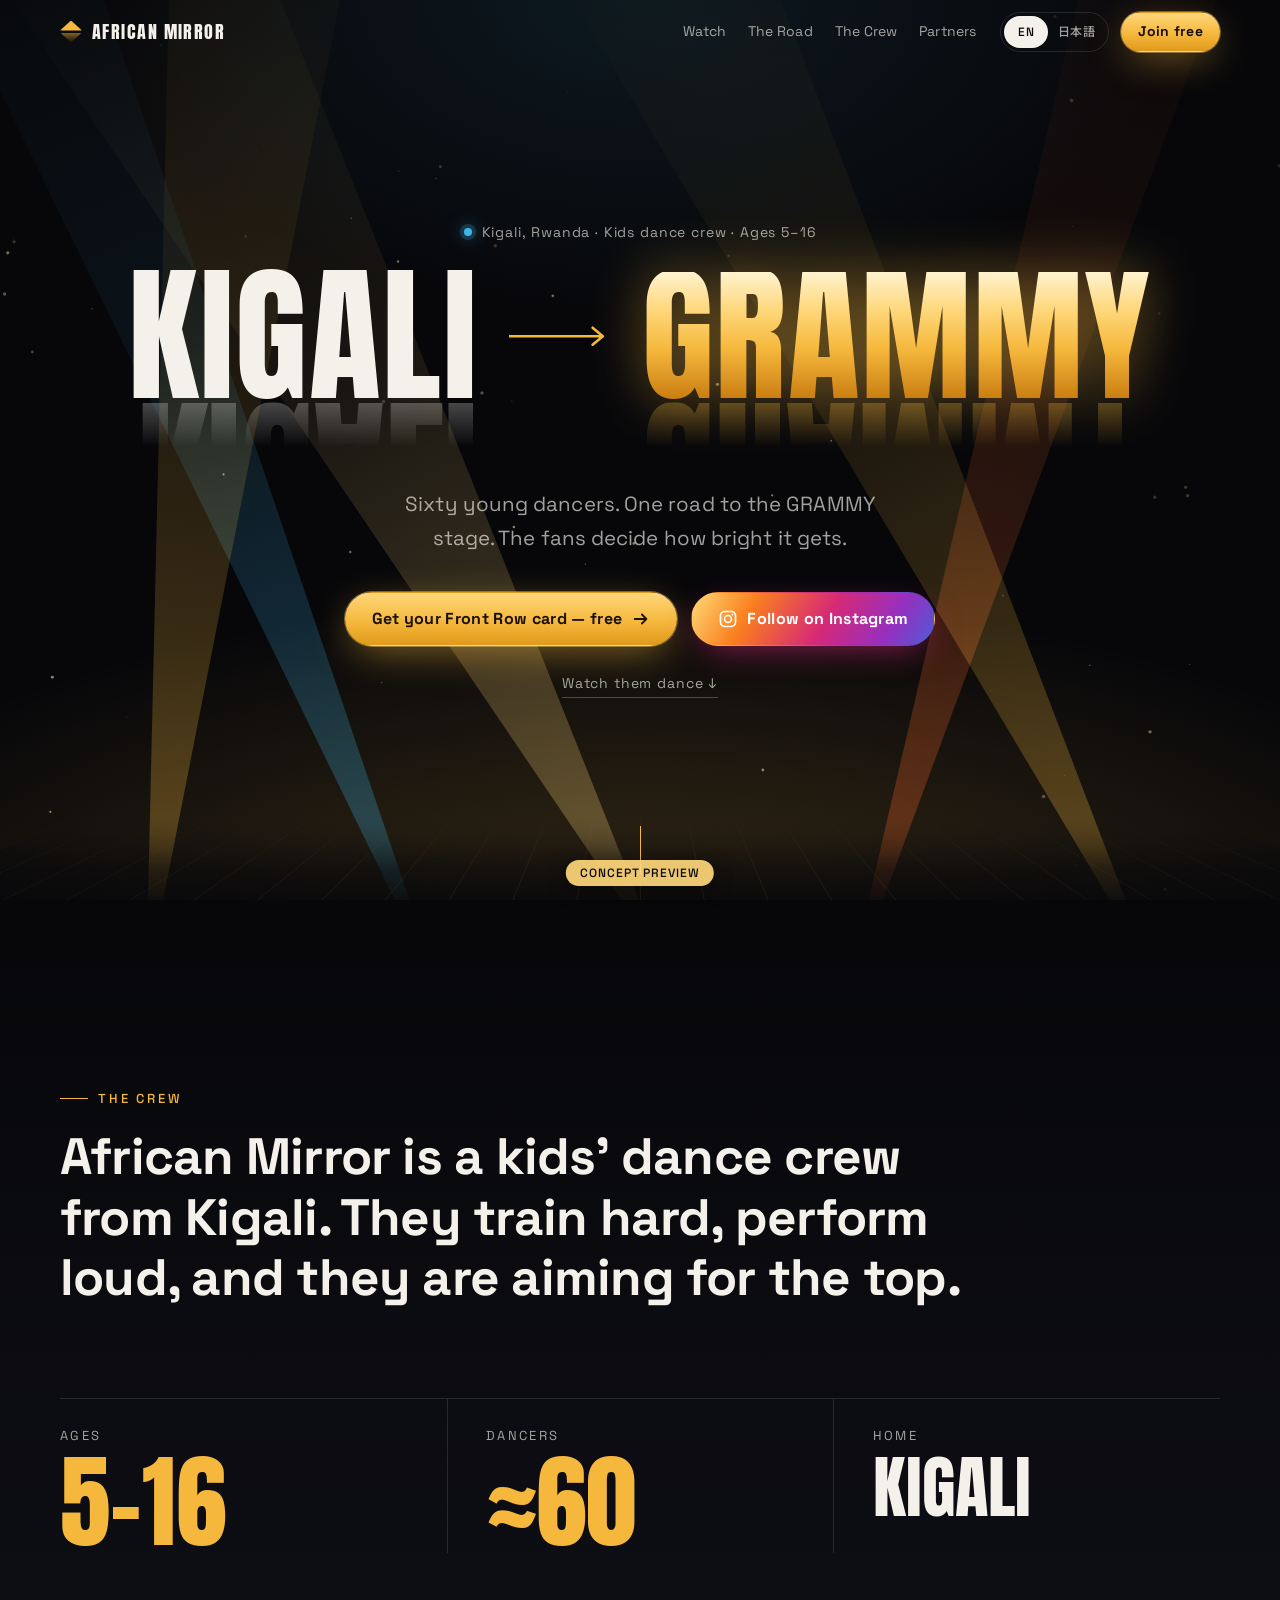
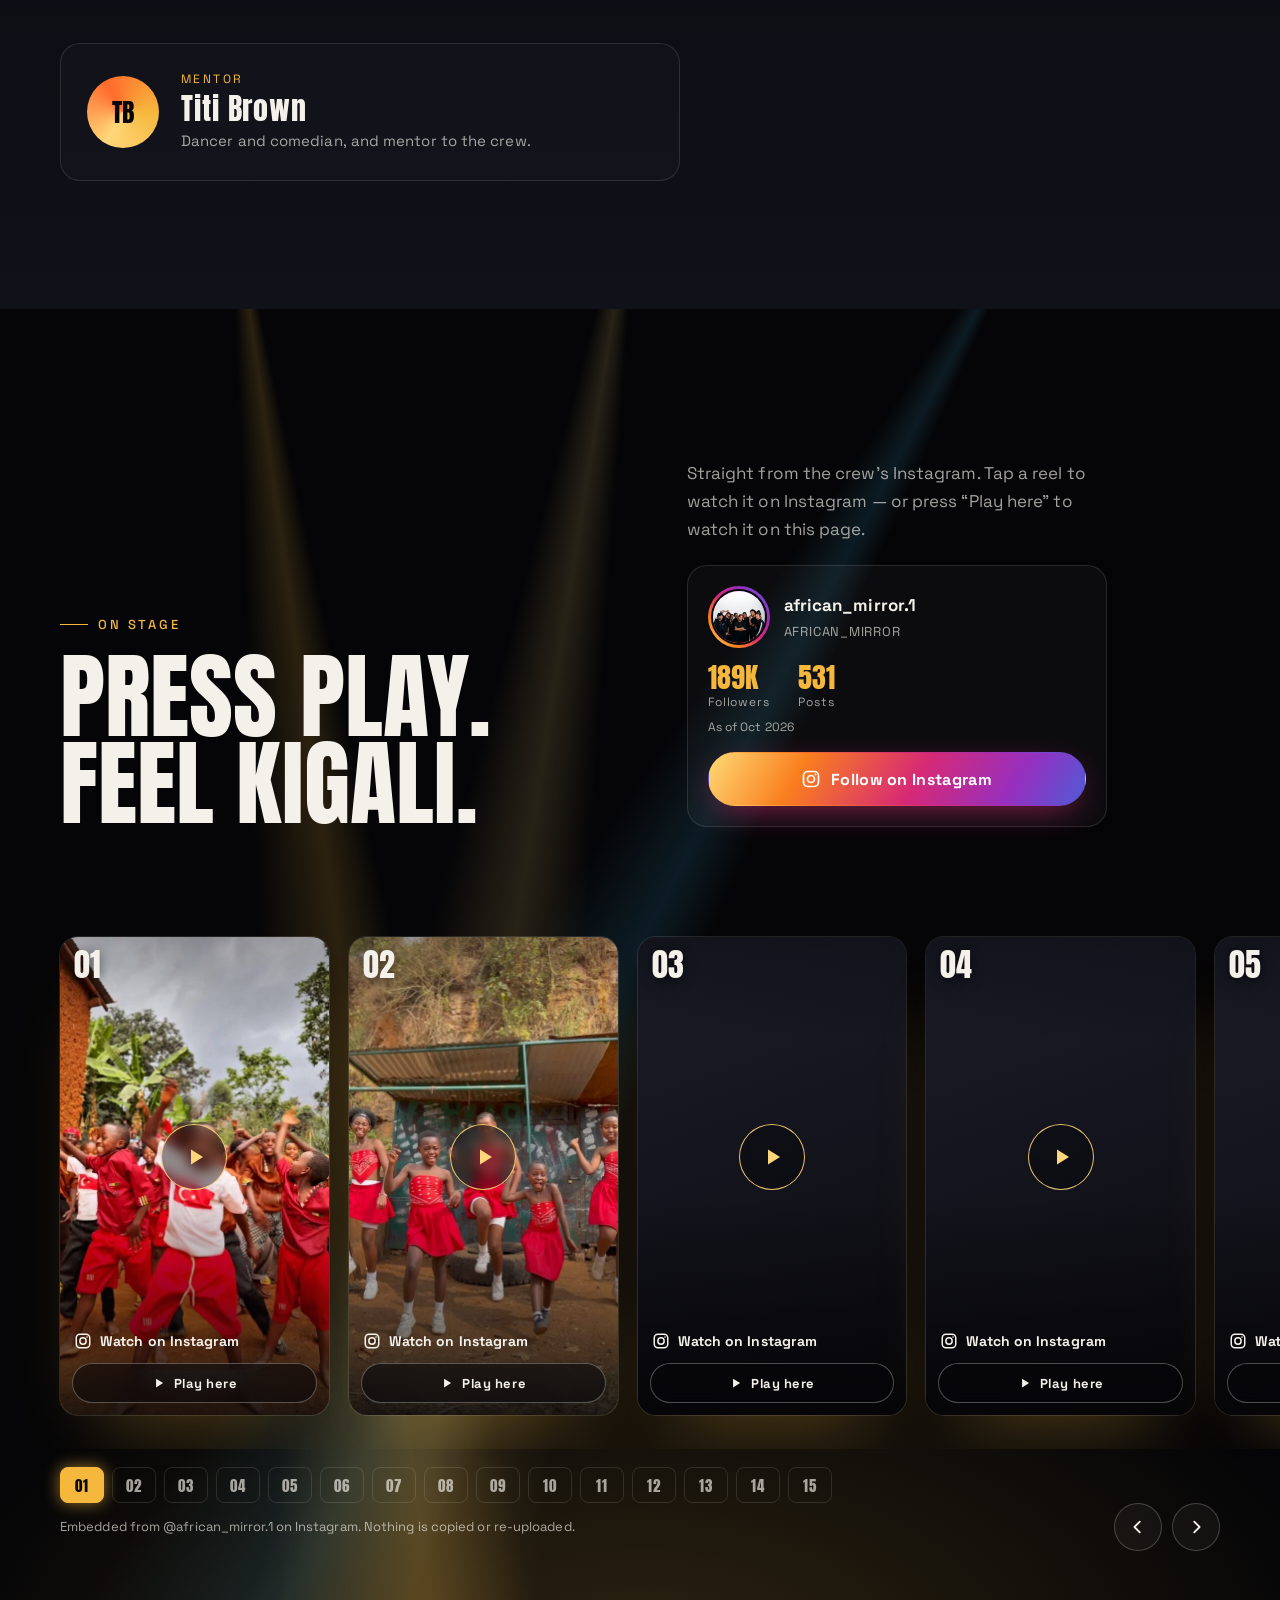
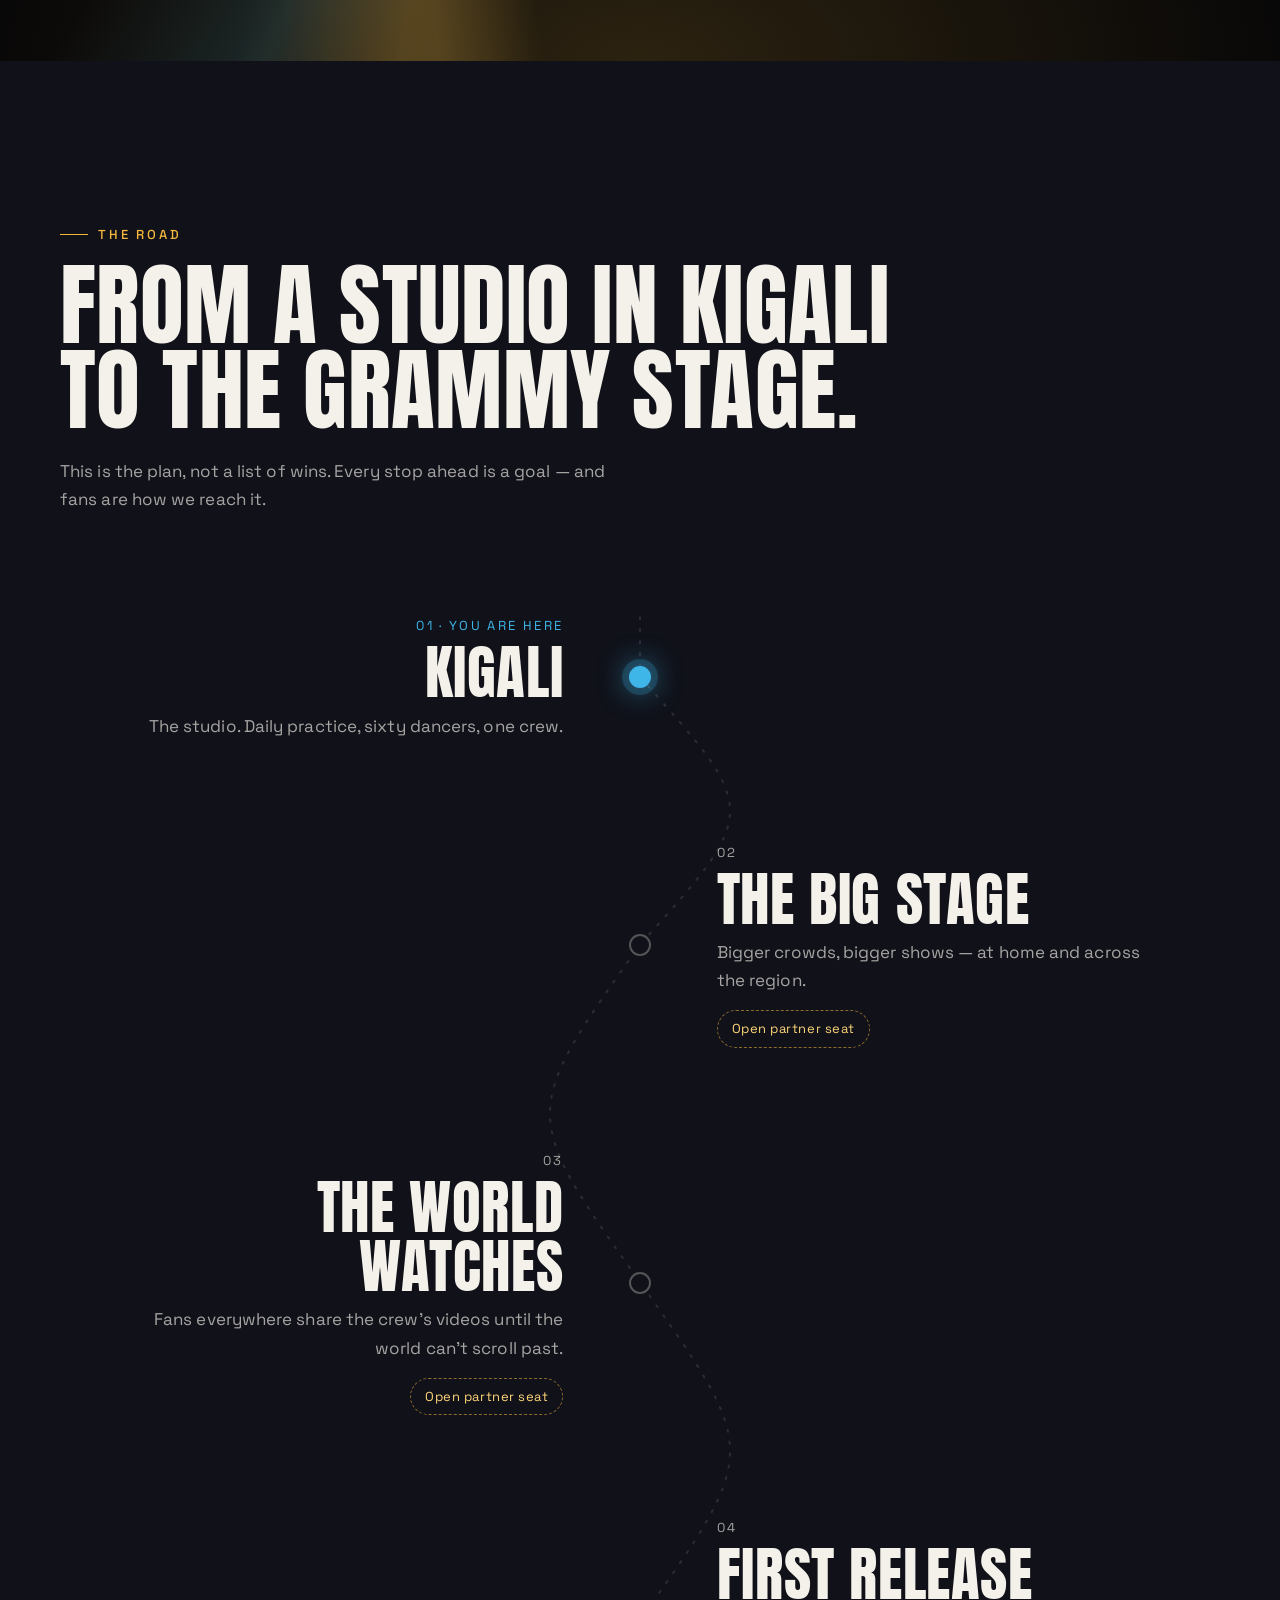
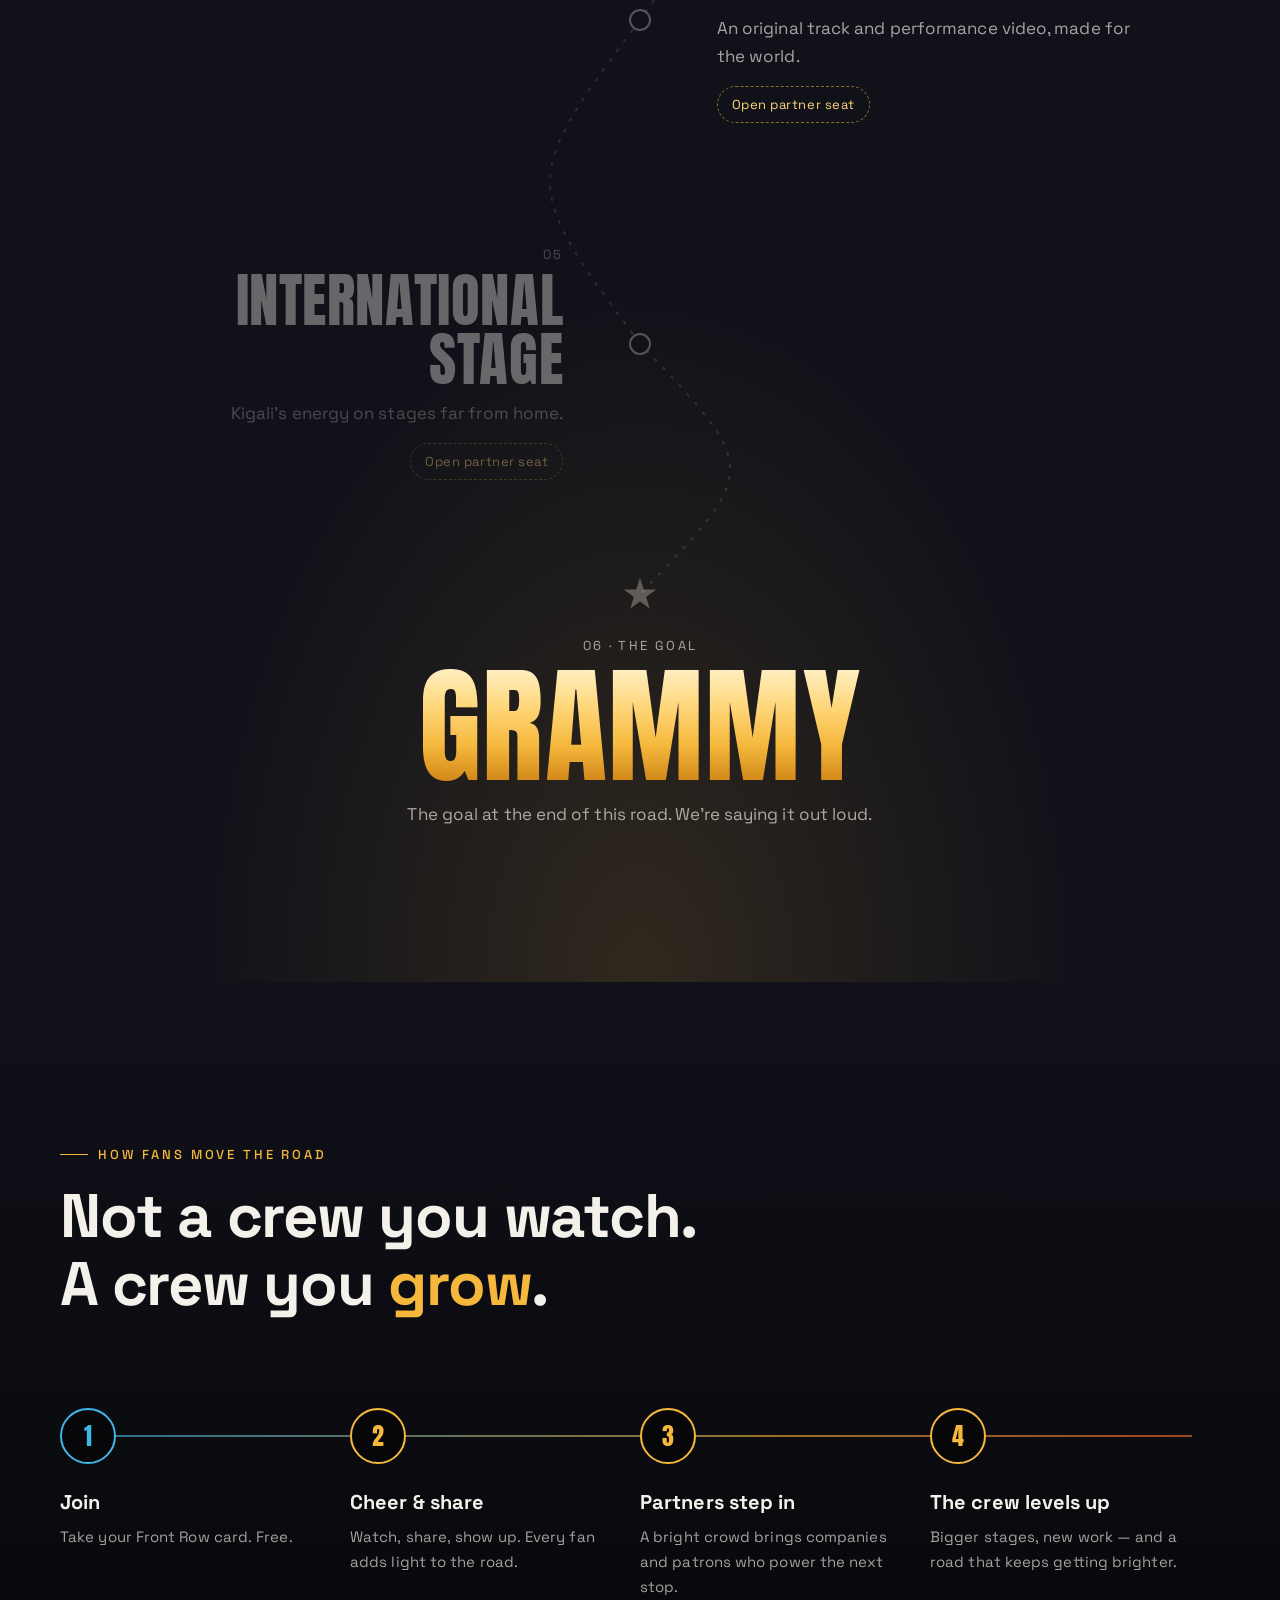
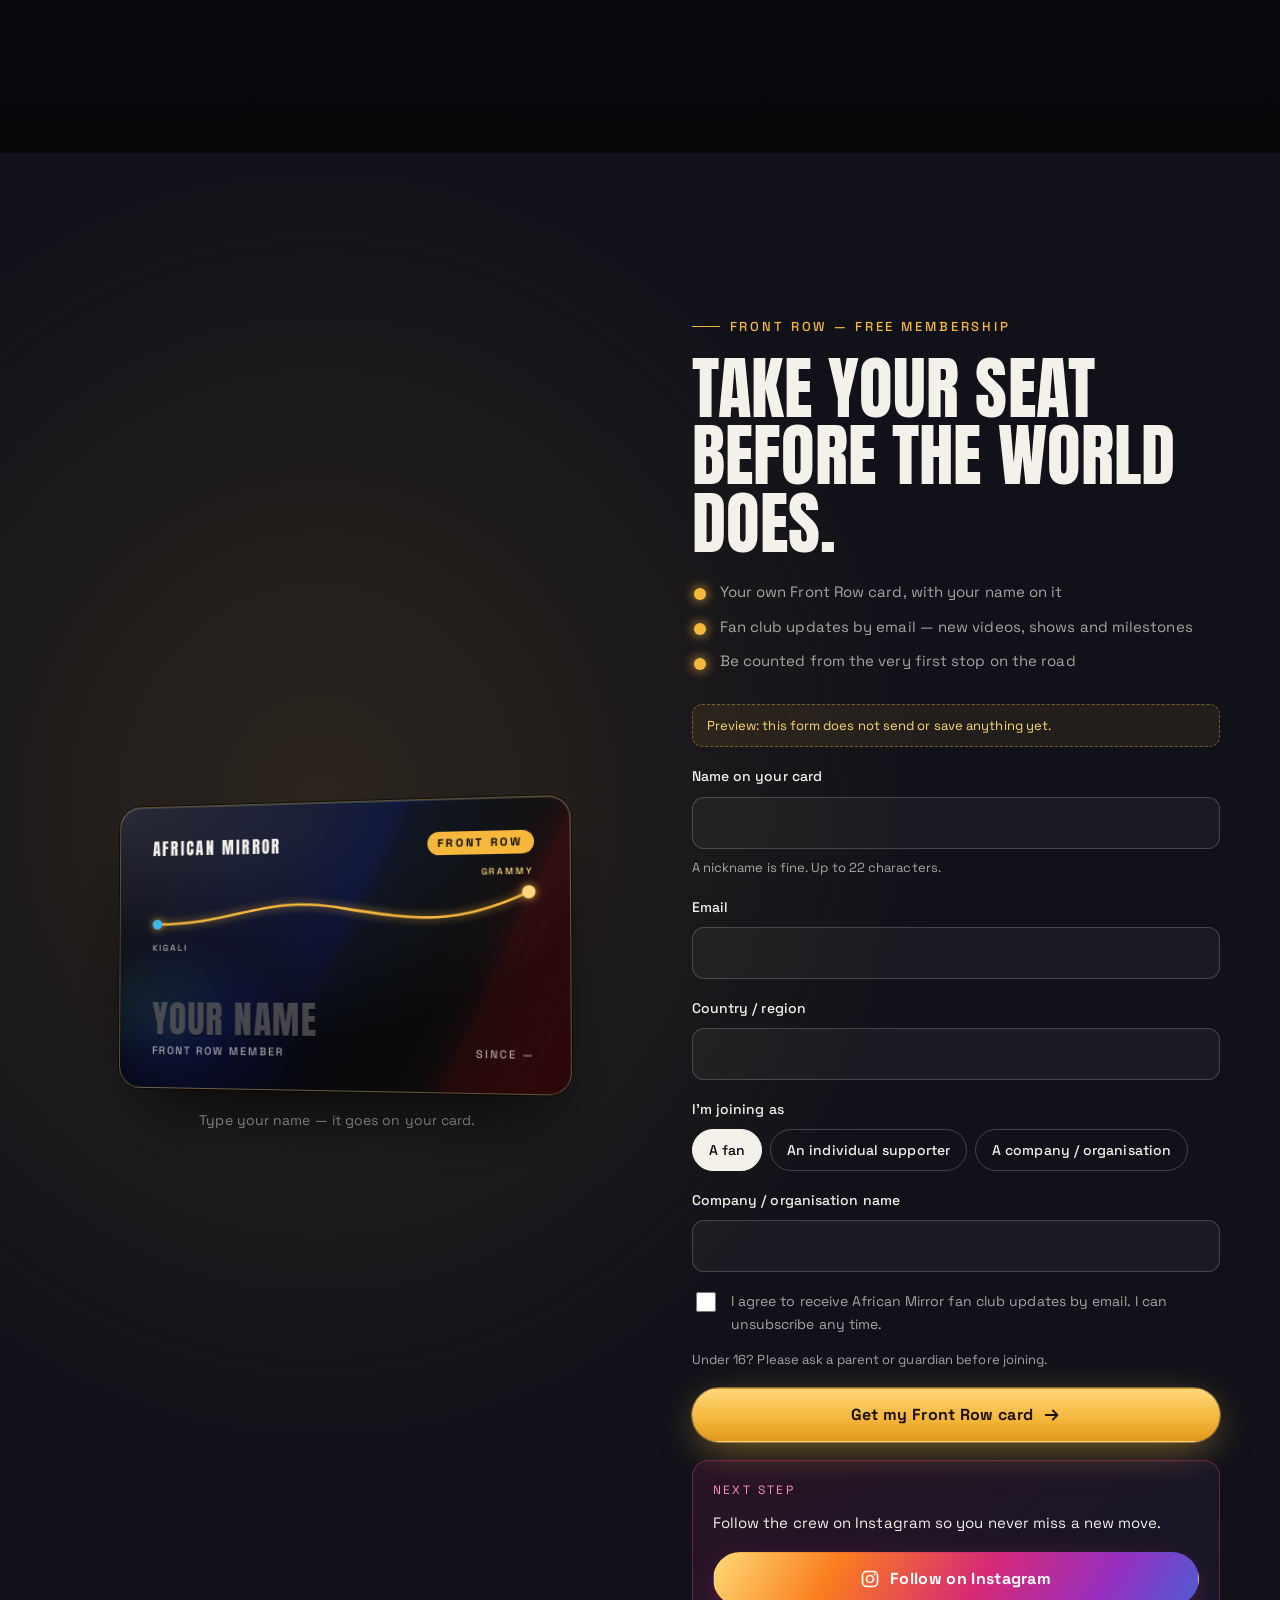
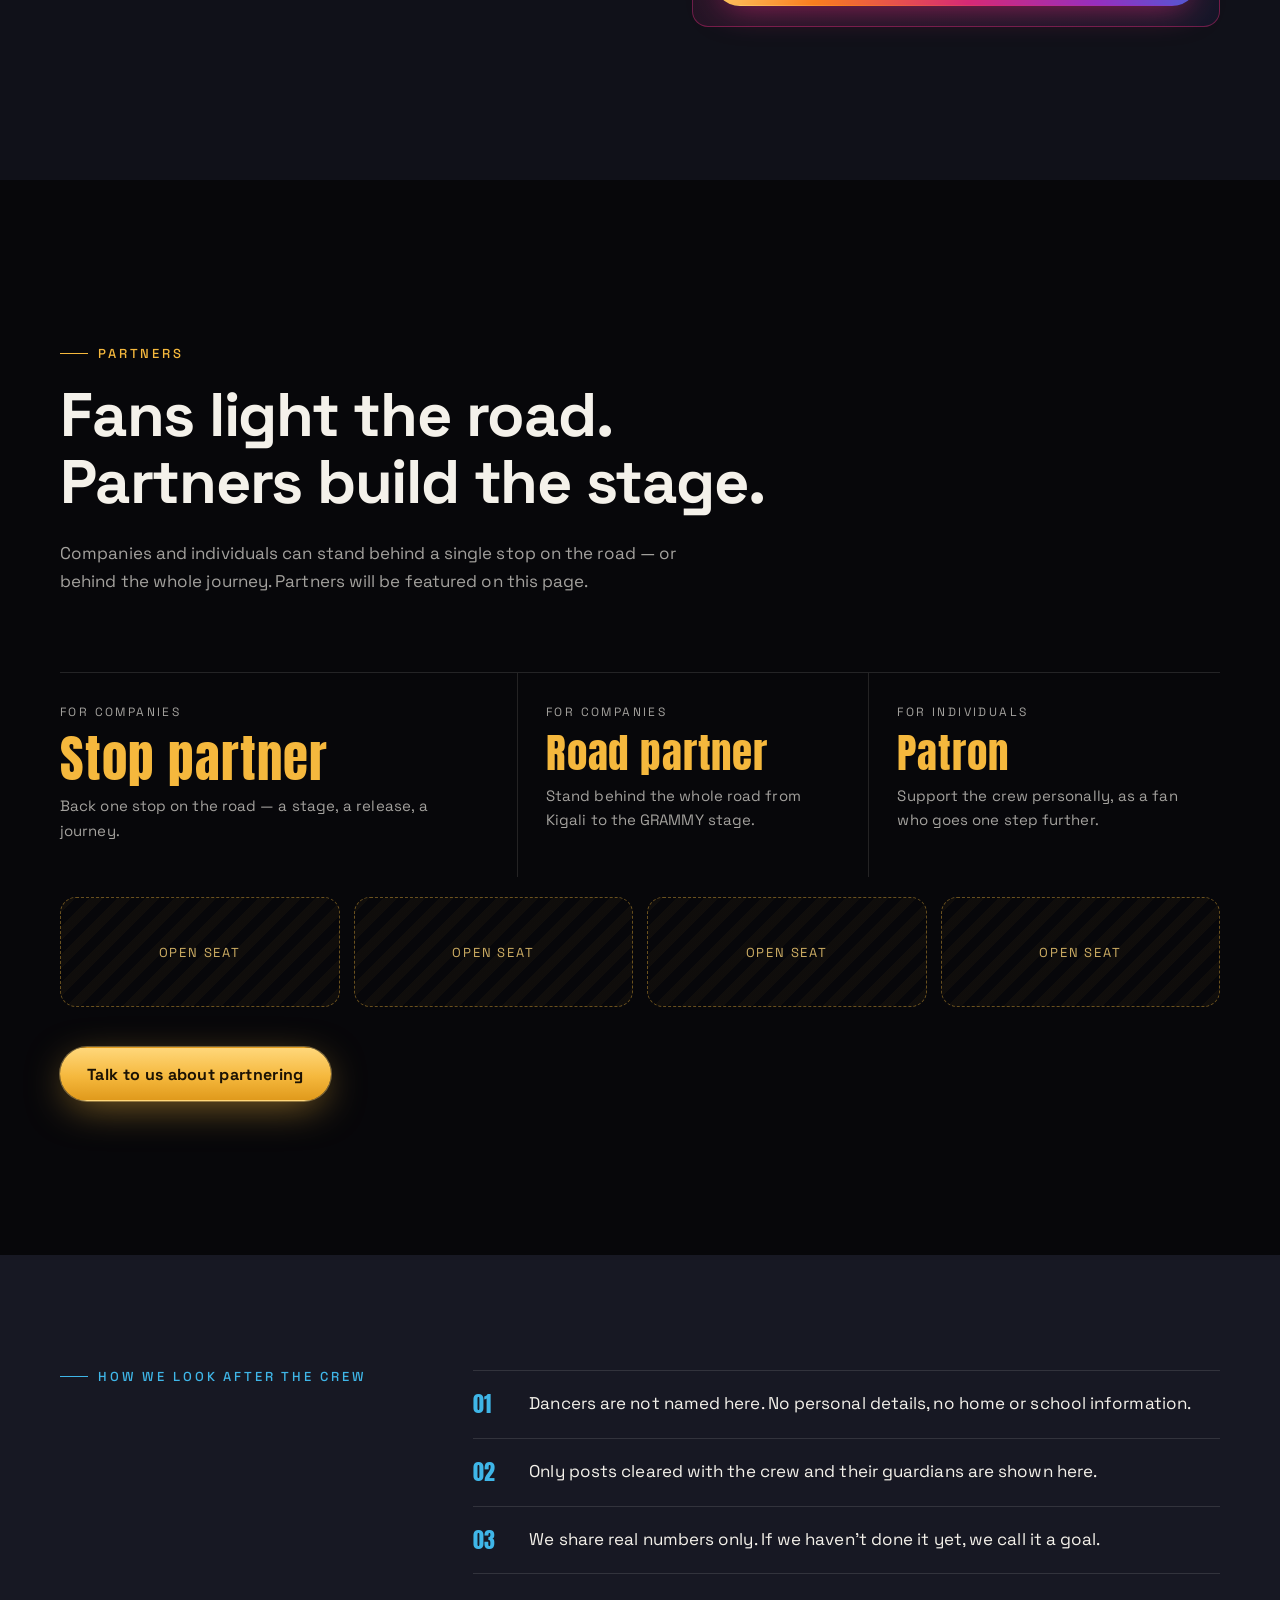
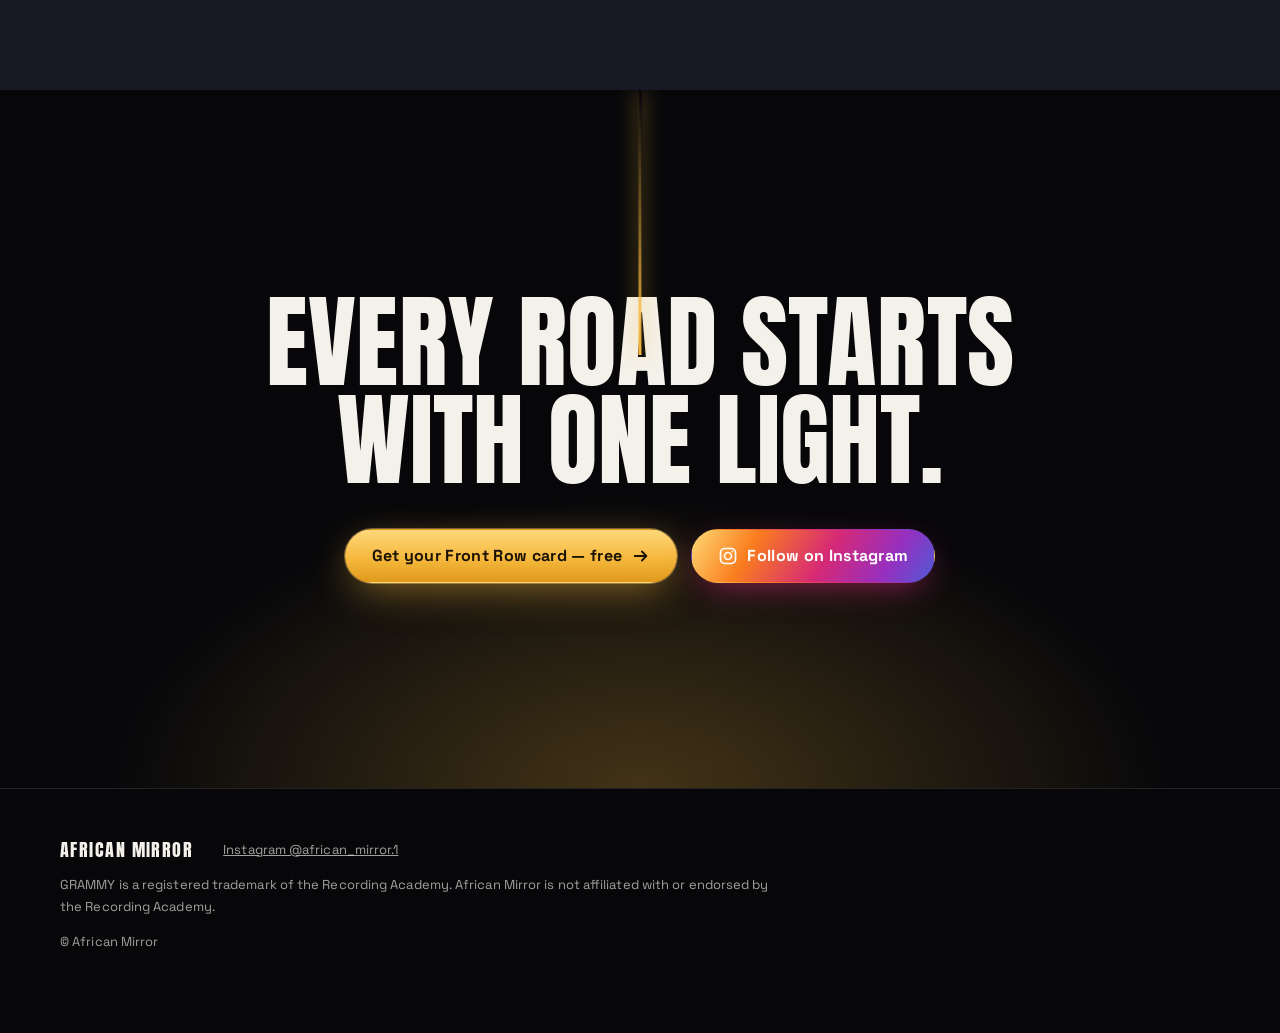
==== commit eb9f3d4e: "Company name, country split, Meta captions, client voices, logo band, African Mirror v4" ====
--- a/african-mirror/index.html
+++ b/african-mirror/index.html
@@ -1,7 +1,6 @@
 <!doctype html>
 <html lang="en">
 <head>
-  <meta name="robots" content="noindex, nofollow, noarchive">
 <meta charset="utf-8">
 <meta name="viewport" content="width=device-width, initial-scale=1, viewport-fit=cover">
 <title>African Mirror — Kigali → GRAMMY | Front Row Fan Club</title>
@@ -15,7 +14,7 @@
 <link rel="stylesheet" href="styles.css">
 </head>
 <body>
-<div class="preview-ribbon" data-i18n="preview.ribbon">Preview build — not public</div>
+<div class="preview-ribbon" data-i18n="preview.ribbon">Concept preview</div>
 
 <header class="hdr" id="top">
   <a class="hdr__brand" href="#top" aria-label="African Mirror">
@@ -92,7 +91,7 @@
         <p class="stage__text" data-i18n="stage.text">Straight from the crew's Instagram. Tap a reel to watch it on Instagram — or press “Play here” to watch it on this page.</p>
         <div class="igp">
           <a class="igp__id" href="https://www.instagram.com/african_mirror.1/" target="_blank" rel="noopener">
-            <span class="igp__ring"><img src="favicon.svg" alt="" width="56" height="56"></span>
+            <span class="igp__ring"><img src="assets/ig/profile.jpg" alt="" width="56" height="56"></span>
             <span class="igp__names"><span class="igp__handle">african_mirror.1</span><span class="igp__name">AFRICAN_MIRROR</span></span>
           </a>
           <dl class="igp__stats">
@@ -104,7 +103,17 @@
         </div>
       </div>
     </div>
-    <div class="wrap"><a class="ig-poster" href="https://www.instagram.com/african_mirror.1/" target="_blank" rel="noopener"><span class="ig-poster__k" data-i18n="poster.k">On Instagram</span><span class="ig-poster__t" data-i18n="poster.t">Watch the crew dance on @african_mirror.1 →</span></a></div>
+    <div class="stage__rail" data-reels role="list" aria-label="Reels"></div>
+    <div class="wrap">
+      <ol class="setlist" data-setlist aria-label="Setlist"></ol>
+    </div>
+    <div class="wrap stage__foot">
+      <p class="stage__note" data-i18n="stage.note">Embedded from @african_mirror.1 on Instagram. Nothing is copied or re-uploaded.</p>
+      <div class="stage__nav" aria-hidden="true">
+        <button type="button" class="round" data-rail="-1" tabindex="-1"><svg viewBox="0 0 20 20"><path d="M12 4l-6 6 6 6"/></svg></button>
+        <button type="button" class="round" data-rail="1" tabindex="-1"><svg viewBox="0 0 20 20"><path d="M8 4l6 6-6 6"/></svg></button>
+      </div>
+    </div>
   </section>
 
   <!-- ROAD -->
--- a/african-mirror/styles.css
+++ b/african-mirror/styles.css
@@ -506,10 +506,3 @@
   .rv { opacity: 1; transform: none; }
   .hero__arrow svg { stroke-dashoffset: 0; }
 }
-
-/* public build: Instagram poster instead of post thumbnails */
-.ig-poster{display:flex;flex-direction:column;gap:.6rem;margin:2.5rem 0 1rem;padding:3.2rem 2.4rem;border-radius:28px;text-decoration:none;color:#fff;
- background:radial-gradient(120% 140% at 0% 0%,#feda75 0%,#fa7e1e 28%,#d62976 55%,#962fbf 78%,#4f5bd5 100%);box-shadow:0 30px 80px -30px rgba(214,41,118,.55)}
-.ig-poster__k{font-size:.85rem;letter-spacing:.2em;text-transform:uppercase;opacity:.85}
-.ig-poster__t{font-size:clamp(1.4rem,3.2vw,2.4rem);font-weight:800;line-height:1.2}
-.ig-poster:hover{filter:brightness(1.06)}
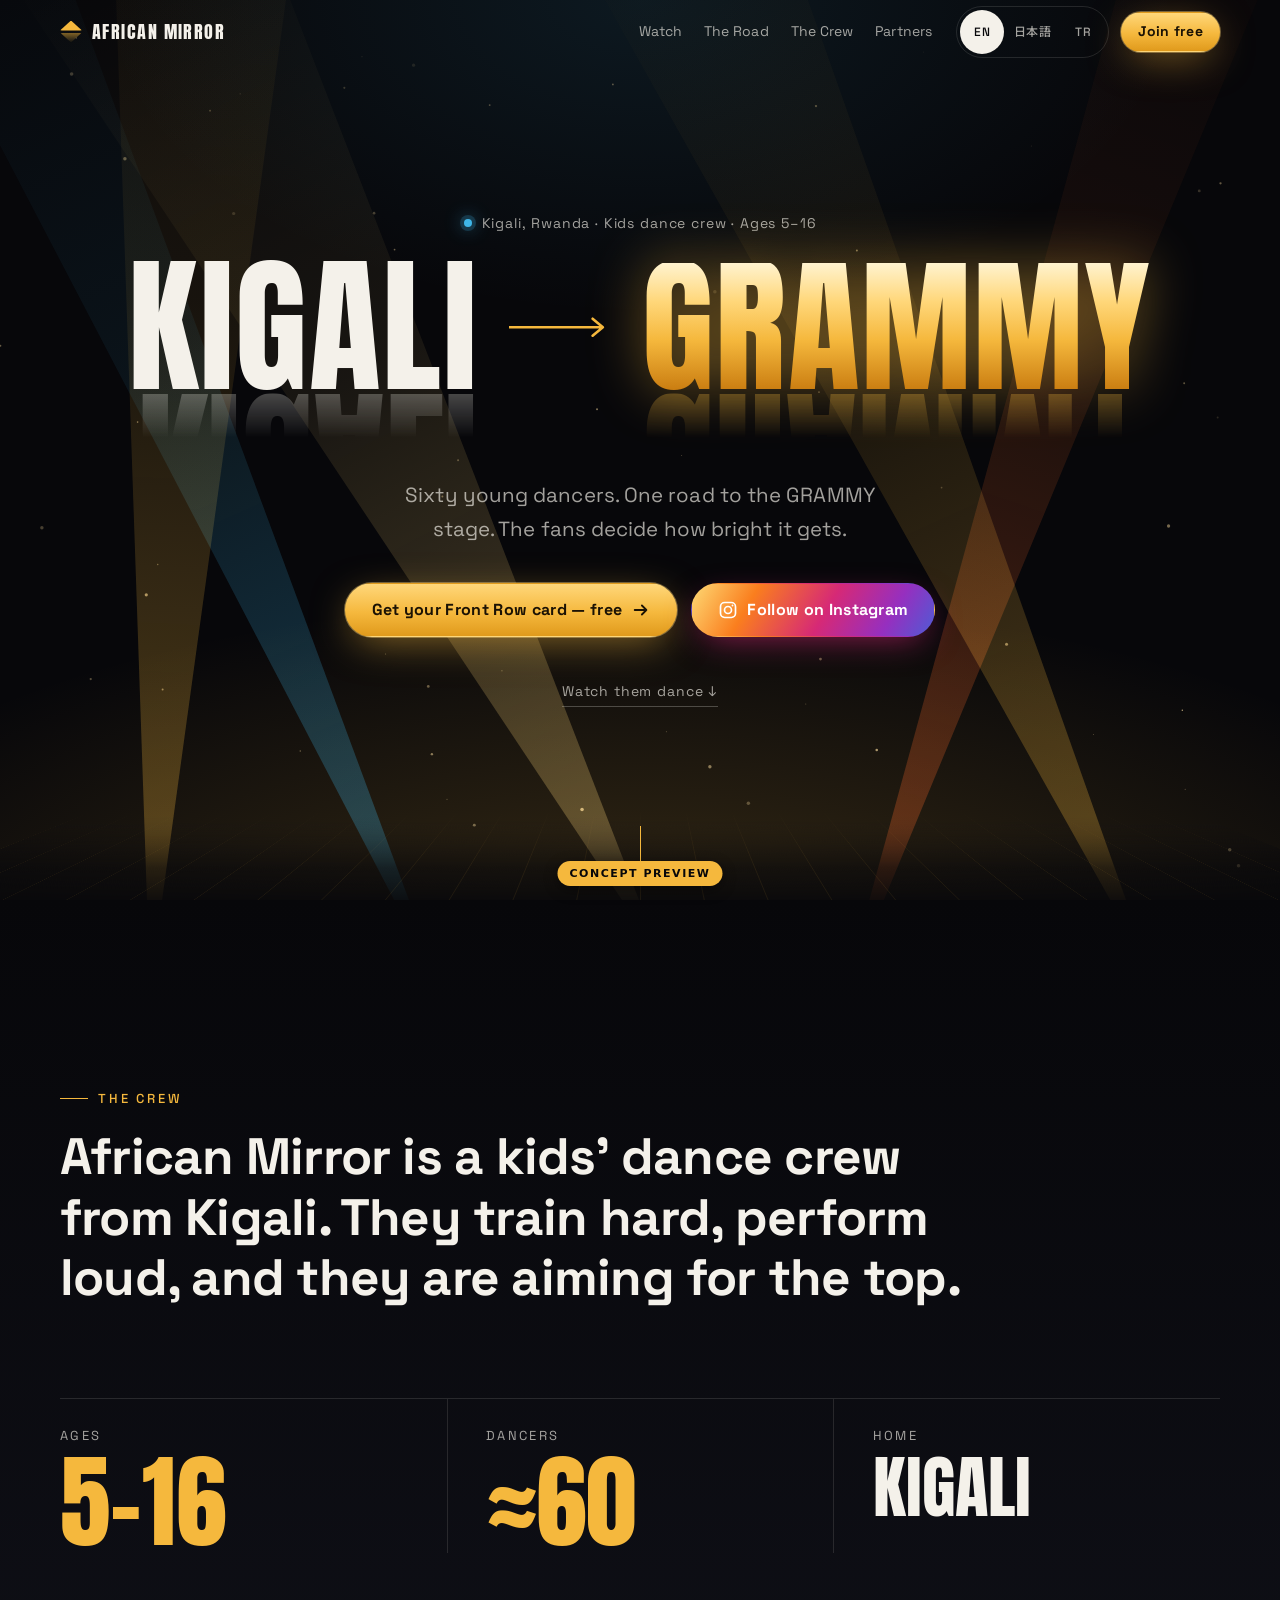
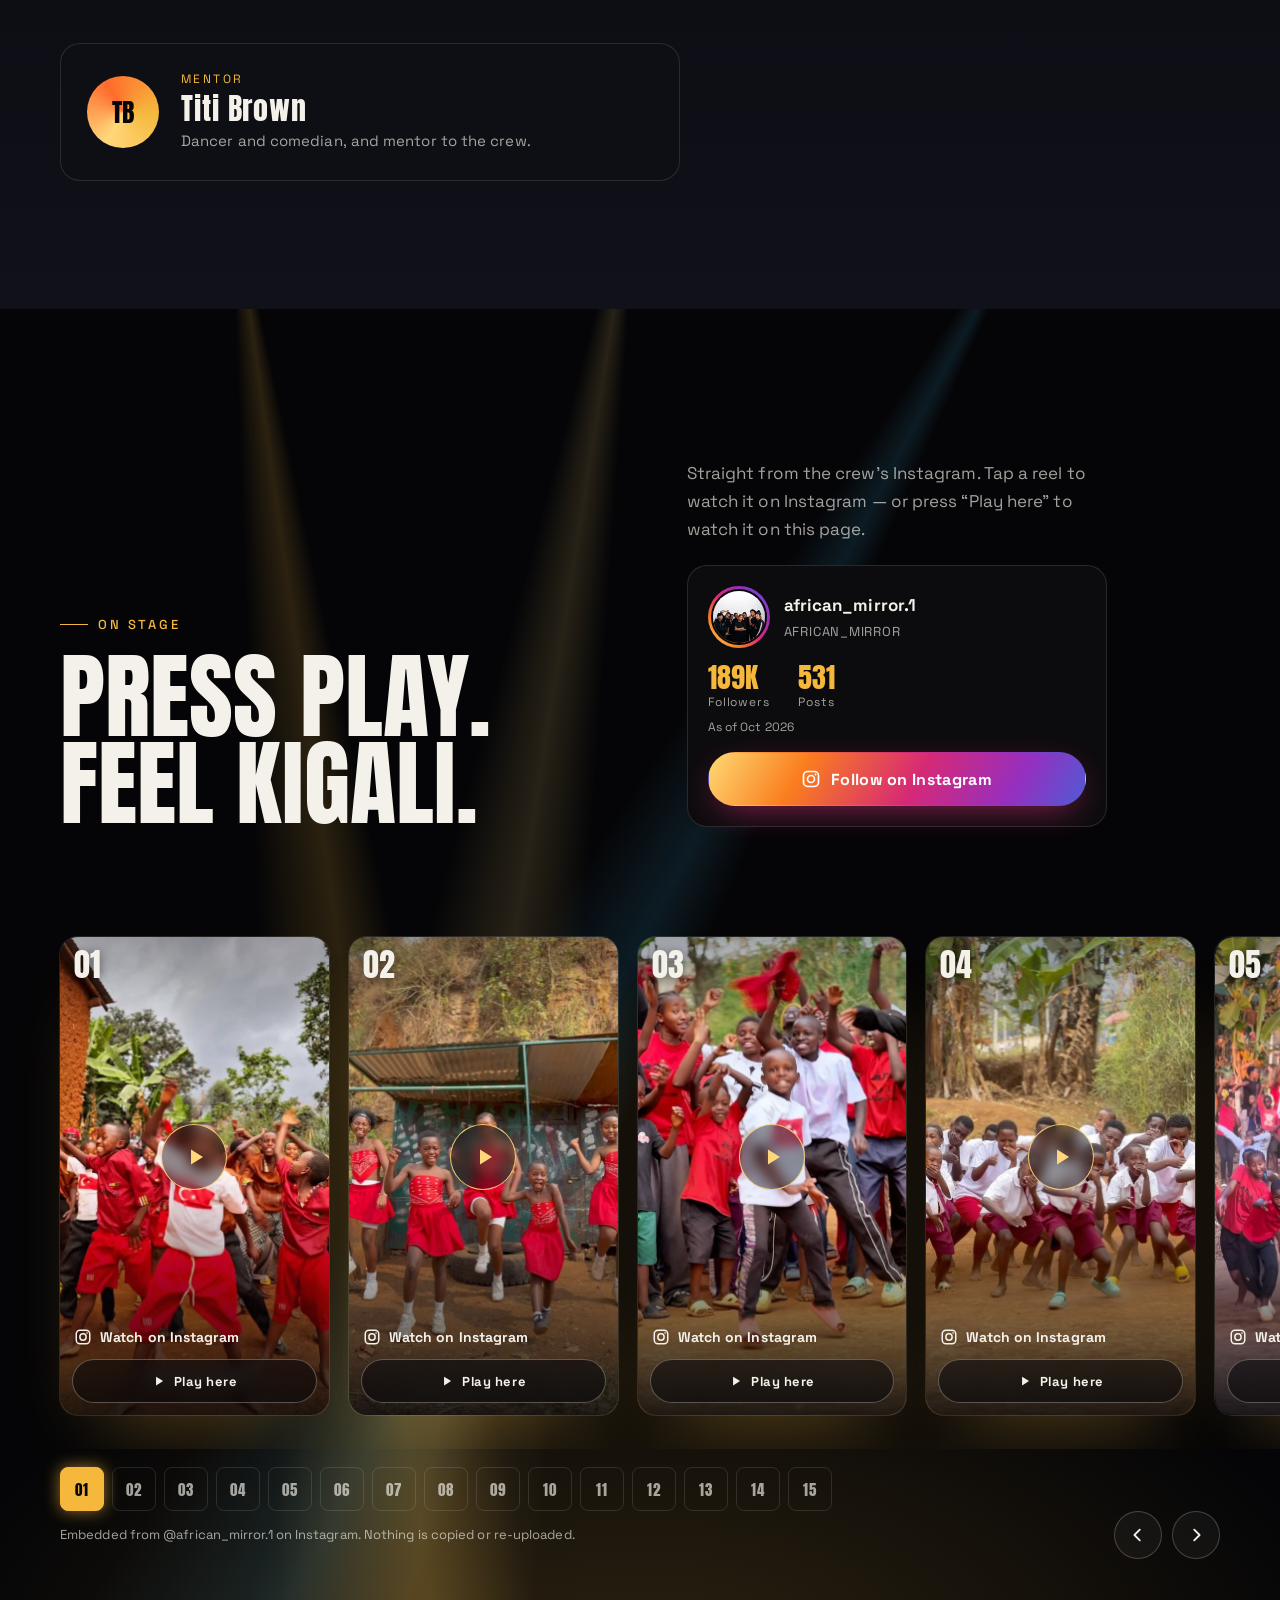
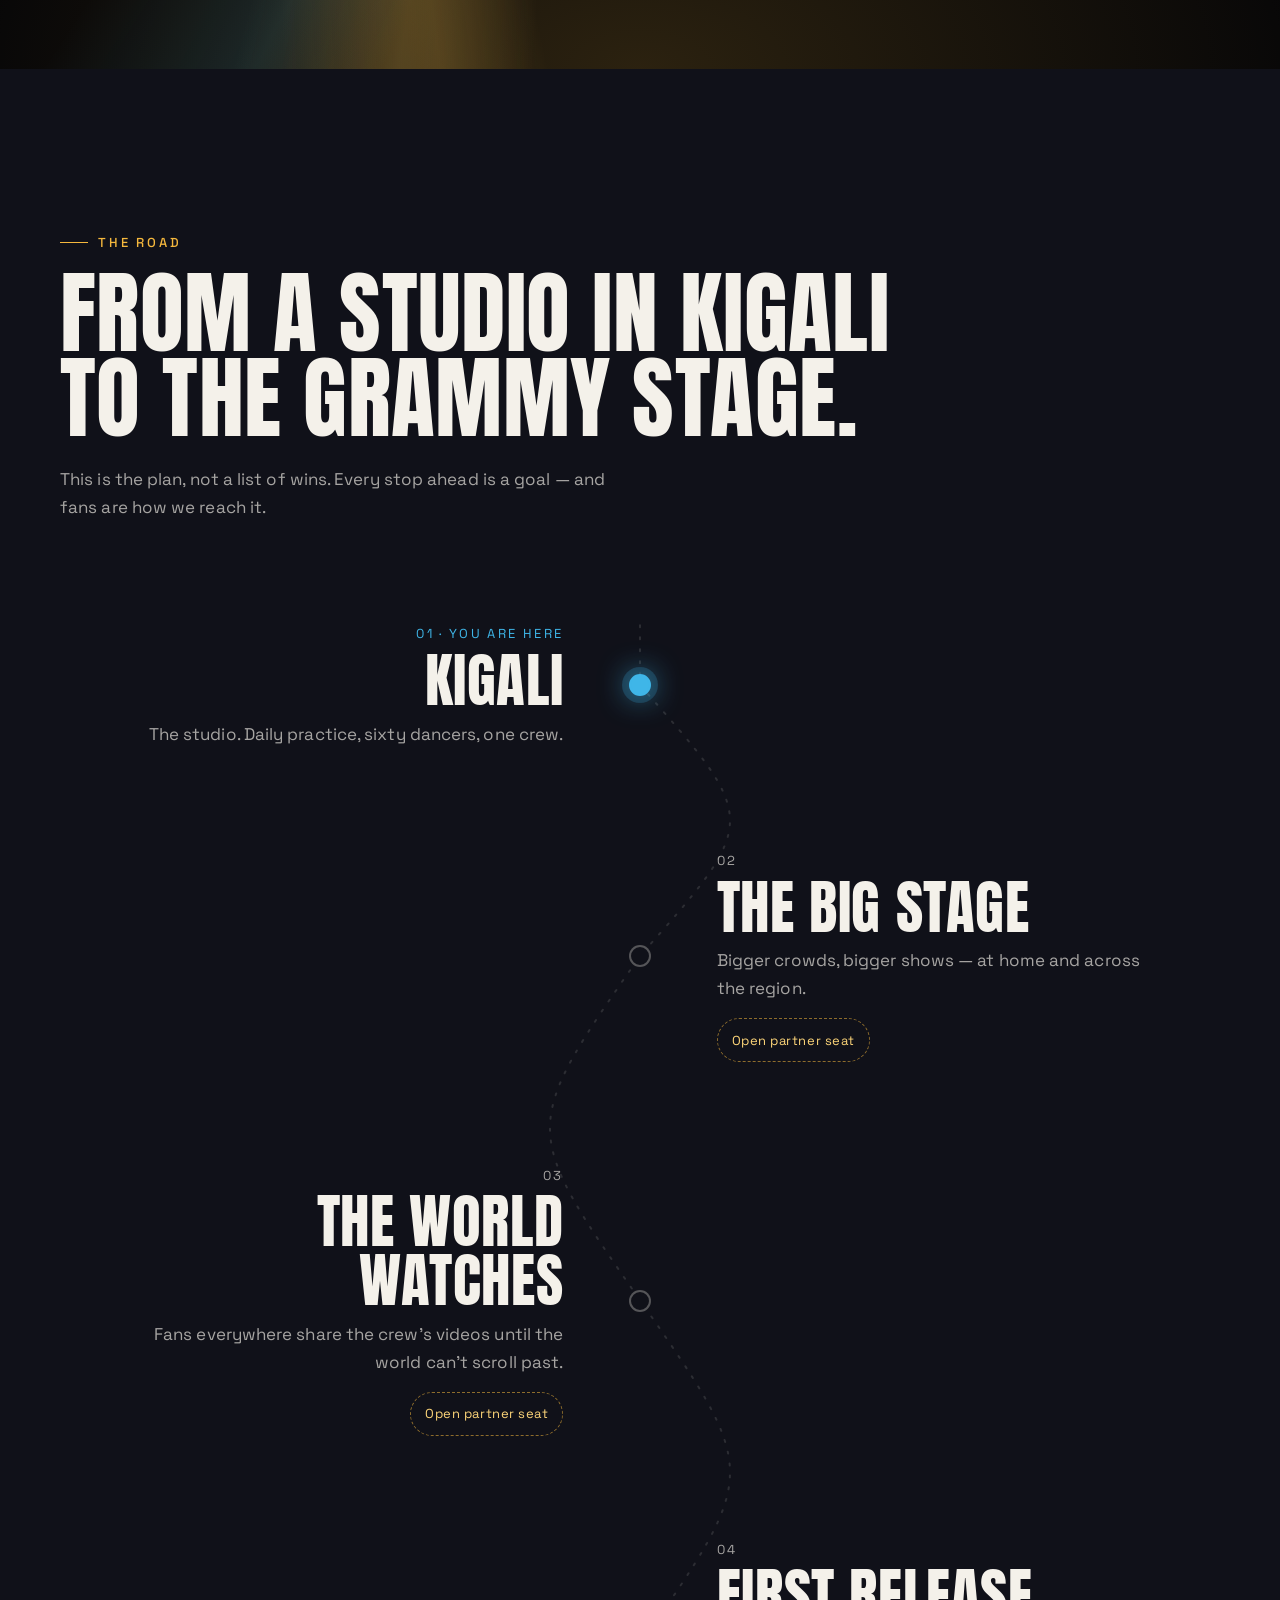
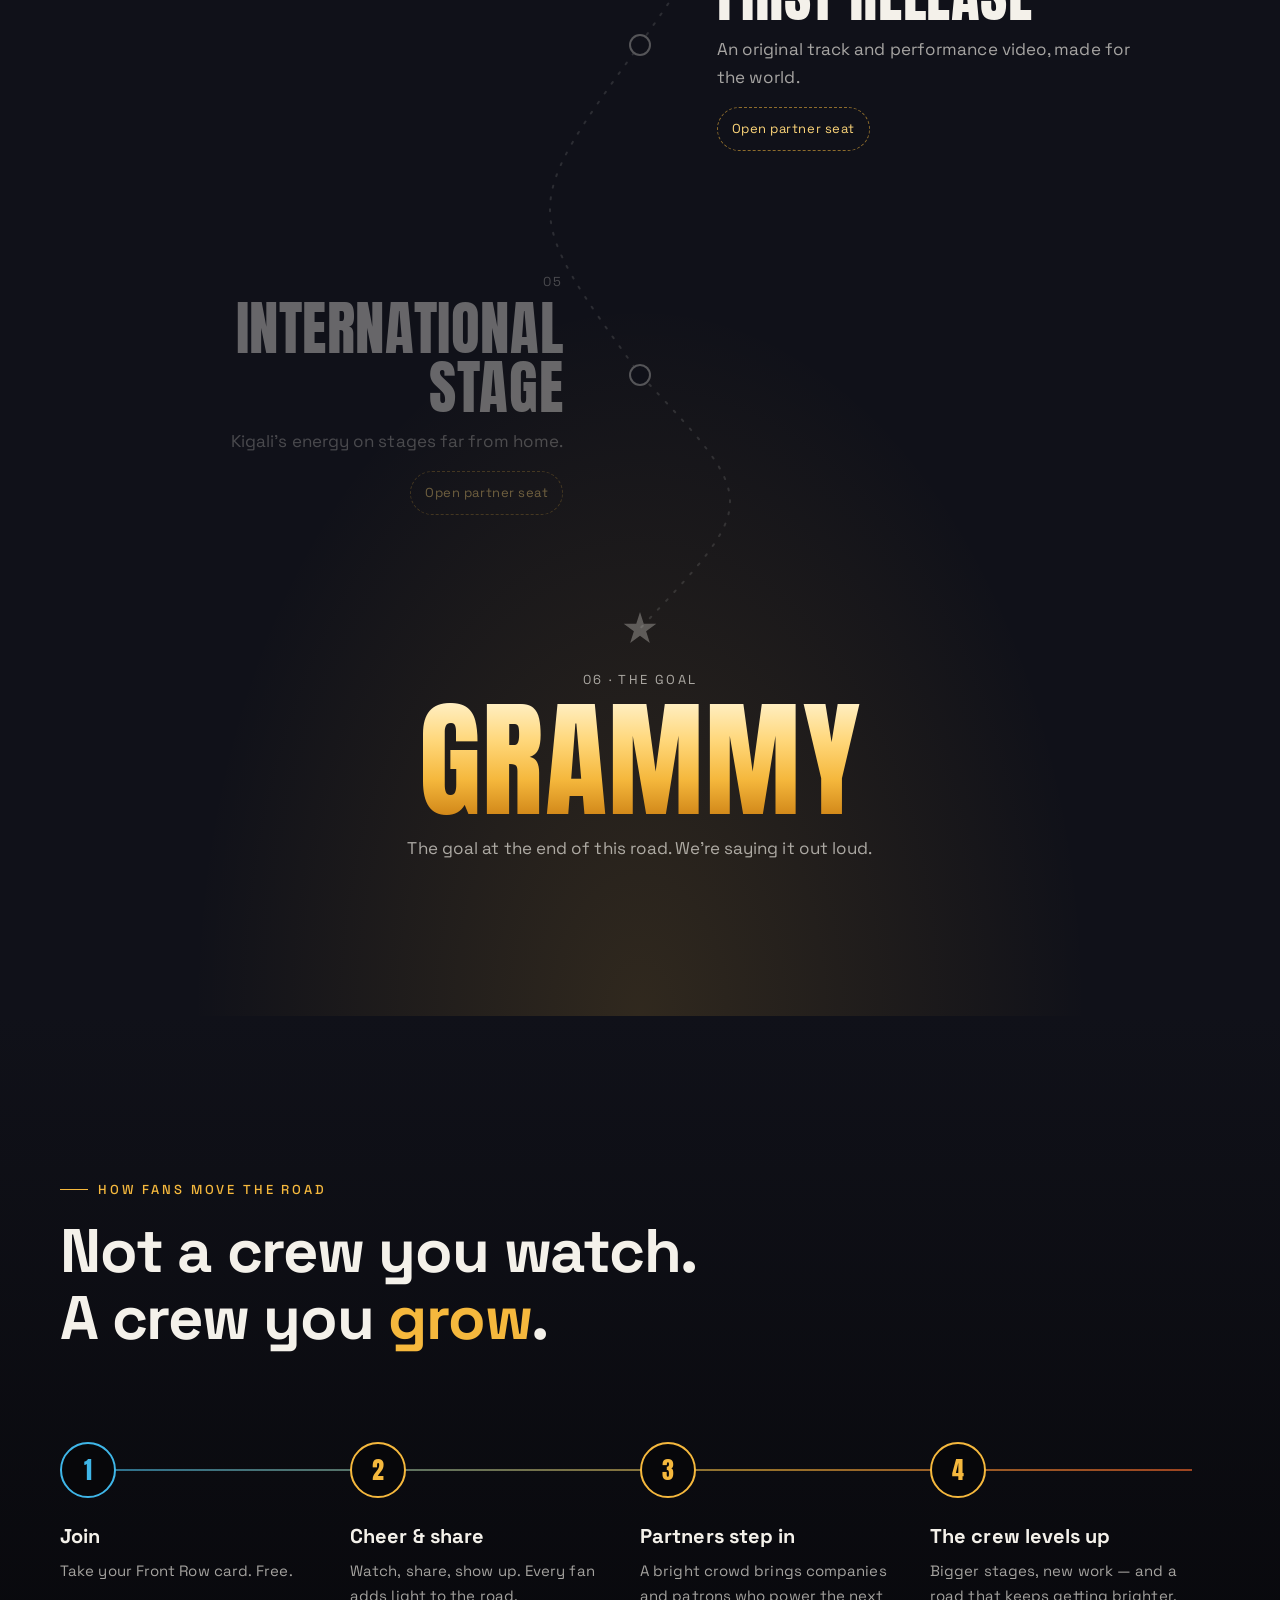
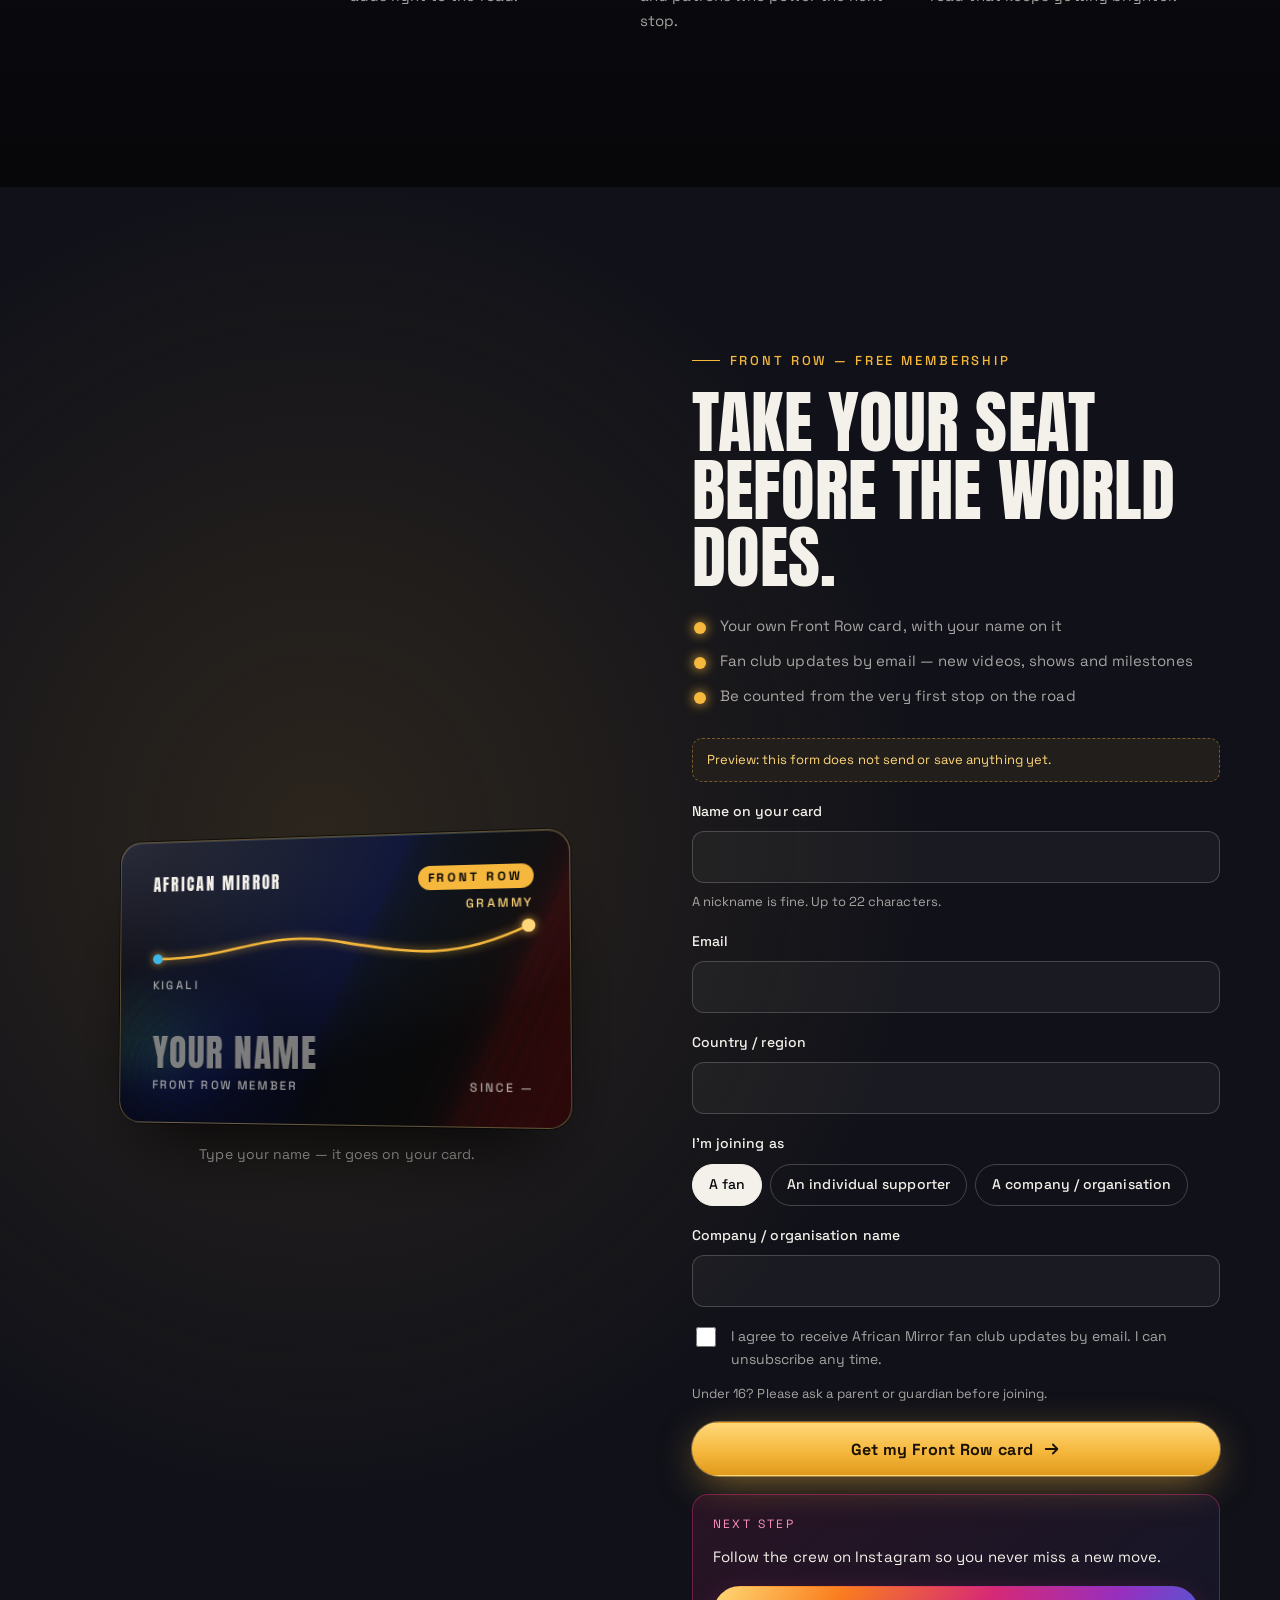
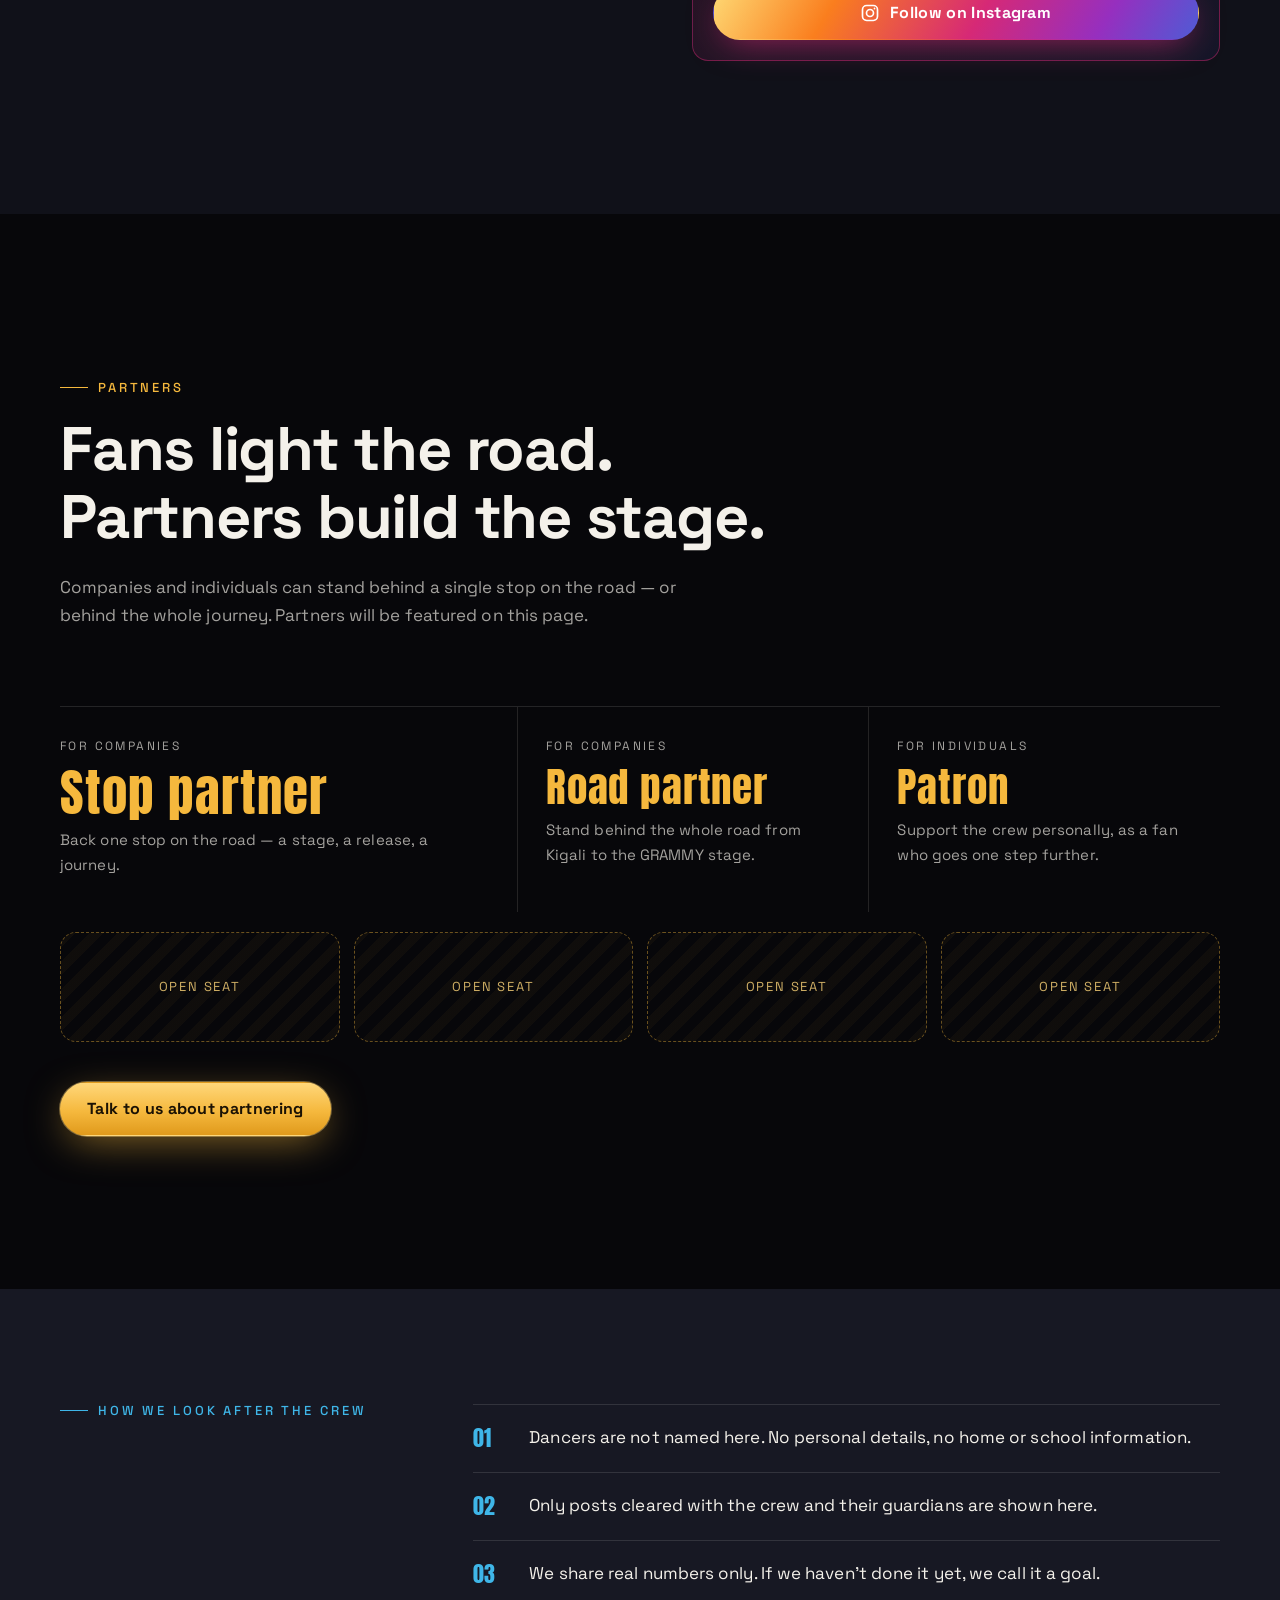
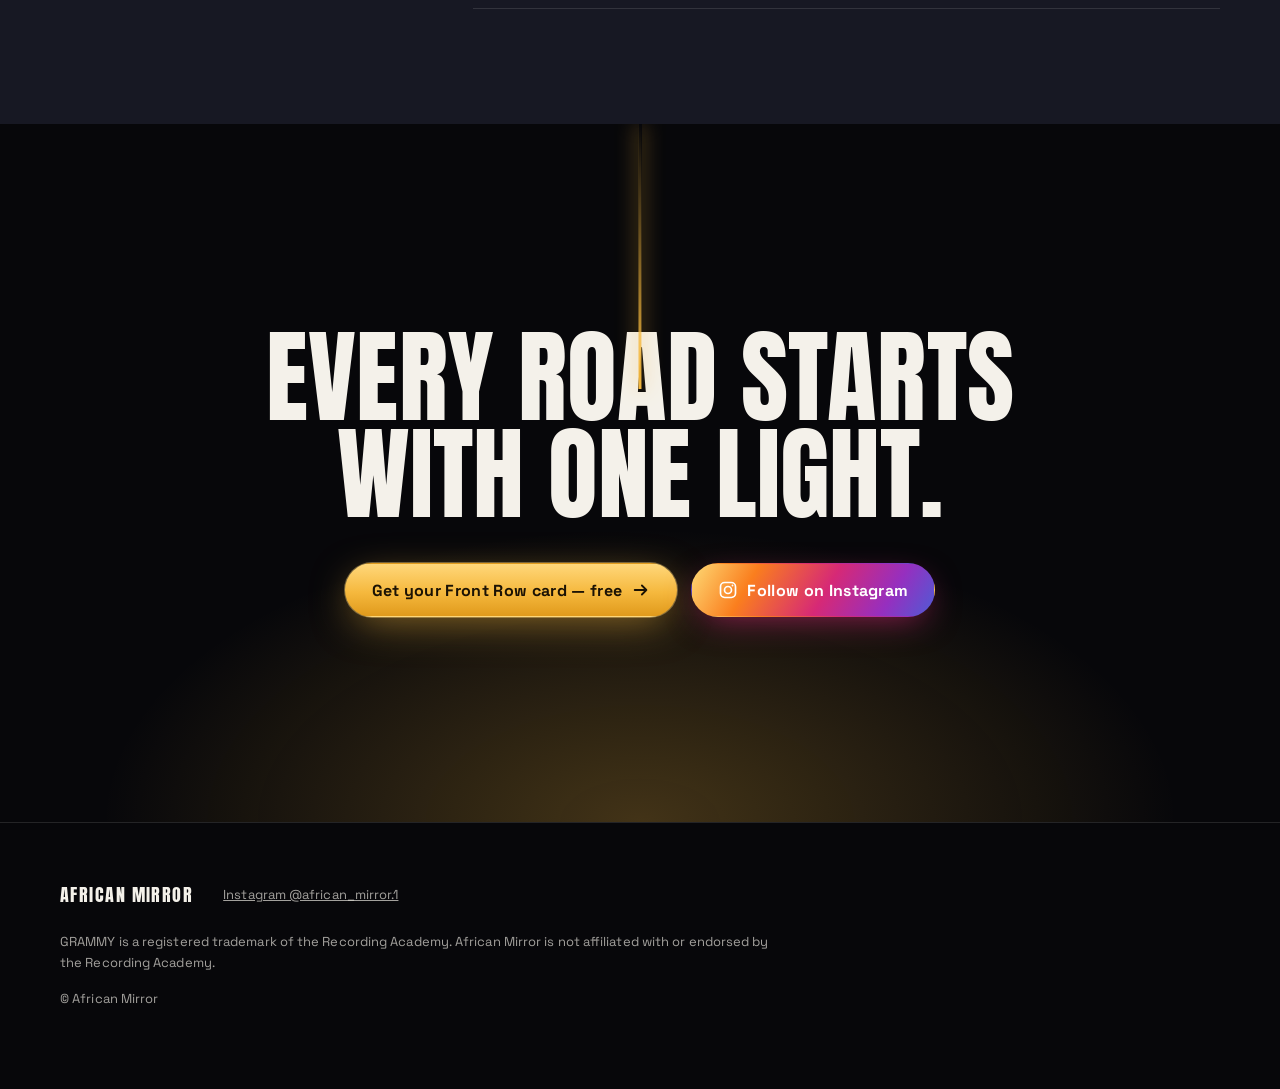
==== commit f9f18ff8: "African Mirror: latest EN/JA/TR version" ====
--- a/african-mirror/index.html
+++ b/african-mirror/index.html
@@ -1,21 +1,555 @@
 <!doctype html>
 <html lang="en">
 <head>
+<meta name="robots" content="noindex, nofollow, noarchive">
 <meta charset="utf-8">
 <meta name="viewport" content="width=device-width, initial-scale=1, viewport-fit=cover">
 <title>African Mirror — Kigali → GRAMMY | Front Row Fan Club</title>
 <meta name="description" content="African Mirror is a kids' dance crew from Kigali, Rwanda — about 60 dancers aged 5 to 16. Join the Front Row fan club for free and help light the road to the GRAMMYs.">
-<meta name="robots" content="noindex, nofollow">
 <meta name="theme-color" content="#07070a">
-<link rel="icon" href="favicon.svg" type="image/svg+xml">
+<link rel="icon" type="image/svg+xml" href="data:image/svg+xml,%3Csvg xmlns='http://www.w3.org/2000/svg' viewBox='0 0 32 32'%3E%3Crect width='32' height='32' rx='7' fill='%2307070a'/%3E%3Cpath d='M5 15 16 4l11 11z' fill='%23f5b83d'/%3E%3Cpath d='M5 18h22L16 28z' fill='%23f5b83d' opacity='.45'/%3E%3C/svg%3E">
 <link rel="preconnect" href="https://fonts.googleapis.com">
 <link rel="preconnect" href="https://fonts.gstatic.com" crossorigin>
-<link href="https://fonts.googleapis.com/css2?family=Anton&family=Noto+Sans+JP:wght@400;700;900&family=Space+Grotesk:wght@400;500;700&display=swap" rel="stylesheet">
-<link rel="stylesheet" href="styles.css">
+<link href="https://fonts.googleapis.com/css2?family=Anton&family=Oswald:wght@500&family=Noto+Sans+JP:wght@400;700;900&family=Space+Grotesk:wght@400;500;700&display=swap" rel="stylesheet">
+<style>
+/* African Mirror — Front Row. Night stadium, one gold road. */
+:root {
+  --ink: #07070a;
+  --night: #101119;
+  --night-2: #171823;
+  --line: rgba(244, 241, 234, .12);
+  --text: #f4f1ea;
+  --mute: rgba(244, 241, 234, .66);
+  --gold: #f5b83d;
+  --gold-hi: #ffd77a;
+  --ember: #ff6b2c;
+  --sky: #3fb6e8;
+  --display: "Anton", "Noto Sans JP", Impact, sans-serif;
+  --ui: "Space Grotesk", "Noto Sans JP", system-ui, sans-serif;
+  --wrap: min(1160px, 100% - 48px);
+  --ease: cubic-bezier(.2, .7, .1, 1);
+  --hdr-h: 64px;
+}
+html:lang(ja) { --ui: "Noto Sans JP", "Space Grotesk", system-ui, sans-serif; }
+/* Turkish: Anton covers latin-ext (ç ğ ı İ ö ş ü); Oswald and Impact catch any missing glyph */
+html:lang(tr) { --display: "Anton", "Oswald", Impact, "Arial Narrow Bold", "Arial Narrow", sans-serif; }
+html:lang(tr) .road__title, html:lang(tr) .stage__title, html:lang(tr) .join__title, html:lang(tr) .final__title { line-height: 1.04; }
+html:lang(tr) .road__title, html:lang(tr) .stage__title, html:lang(tr) .join__title, html:lang(tr) .final__title,
+html:lang(tr) .engine__title, html:lang(tr) .partners__title, html:lang(tr) .crew__statement,
+html:lang(tr) .stop__name, html:lang(tr) .lane__h, html:lang(tr) .engine__h { overflow-wrap: break-word; }
+
+*, *::before, *::after { box-sizing: border-box; }
+html { scroll-behavior: smooth; scroll-padding-top: calc(var(--hdr-h) + 16px); -webkit-text-size-adjust: 100%; }
+body {
+  margin: 0; background: var(--ink); color: var(--text);
+  font: 400 17px/1.65 var(--ui); letter-spacing: .005em;
+  -webkit-font-smoothing: antialiased; overflow-x: clip;
+}
+html:lang(ja) body { line-height: 1.85; letter-spacing: .02em; font-size: 16px; word-break: auto-phrase; line-break: strict; }
+img, svg { display: block; }
+a { color: inherit; }
+:focus-visible { outline: 2px solid var(--gold); outline-offset: 3px; border-radius: 4px; }
+.wrap { width: var(--wrap); margin-inline: auto; }
+
+/* buttons */
+.btn {
+  --bg: transparent; display: inline-flex; align-items: center; justify-content: center; gap: .6em;
+  min-height: 54px; padding: 0 26px; border-radius: 999px; border: 1px solid transparent;
+  font: 700 16px/1.2 var(--ui); letter-spacing: .02em; text-decoration: none; cursor: pointer;
+  background: var(--bg); color: var(--text);
+  transition: transform .25s var(--ease), box-shadow .25s var(--ease), background .25s, color .25s, border-color .25s;
+}
+.btn__arw { width: 18px; height: 18px; fill: none; stroke: currentColor; stroke-width: 2; stroke-linecap: round; stroke-linejoin: round; transition: transform .25s var(--ease); }
+.btn:hover .btn__arw { transform: translateX(3px); }
+.btn--gold {
+  --bg: linear-gradient(180deg, var(--gold-hi), var(--gold) 55%, #e09a1c);
+  color: #1b1204; box-shadow: 0 0 0 1px rgba(255,215,122,.4), 0 10px 40px -8px rgba(245,184,61,.6);
+}
+.btn--gold:hover { transform: translateY(-2px); box-shadow: 0 0 0 1px rgba(255,215,122,.6), 0 16px 50px -8px rgba(245,184,61,.8); }
+.btn--gold:active { transform: translateY(0); }
+.btn--ghost { border-color: rgba(244,241,234,.28); }
+.btn--ghost:hover { border-color: var(--gold); color: var(--gold-hi); }
+.btn--sm { min-height: 40px; padding: 0 16px; font-size: 14px; }
+.btn--block { width: 100%; }
+
+/* header */
+.hdr {
+  position: fixed; inset: 0 0 auto 0; z-index: 50; height: var(--hdr-h);
+  display: flex; align-items: center; gap: 24px; padding: 0 max(20px, calc((100% - 1160px) / 2));
+  transition: background .3s, backdrop-filter .3s, border-color .3s; border-bottom: 1px solid transparent;
+}
+.hdr.is-solid { background: rgba(7,7,10,.78); backdrop-filter: blur(14px); -webkit-backdrop-filter: blur(14px); border-color: var(--line); }
+.hdr__brand { display: flex; align-items: center; gap: 10px; text-decoration: none; }
+.hdr__mark { position: relative; width: 22px; height: 22px; }
+.hdr__mark i { position: absolute; left: 0; right: 0; height: 10px; border-radius: 2px; }
+.hdr__mark i:first-child { top: 0; background: var(--gold); clip-path: polygon(0 100%, 50% 0, 100% 100%); }
+.hdr__mark i:last-child { bottom: 0; background: linear-gradient(180deg, rgba(245,184,61,.5), transparent); clip-path: polygon(0 0, 50% 100%, 100% 0); }
+.hdr__name { font: 400 18px/1 var(--display); letter-spacing: .08em; }
+.hdr__nav { display: flex; gap: 22px; margin-left: auto; }
+.hdr__nav a { text-decoration: none; font-size: 14px; color: var(--mute); transition: color .2s; }
+.hdr__nav a:hover { color: var(--text); }
+.hdr__right { display: flex; align-items: center; gap: 12px; }
+.lang { display: flex; padding: 3px; border: 1px solid var(--line); border-radius: 999px; }
+.lang button {
+  min-width: 44px; min-height: 32px; padding: 0 10px; border: 0; border-radius: 999px; cursor: pointer;
+  background: transparent; color: var(--mute); font: 500 12px/1 var(--ui); letter-spacing: .04em;
+}
+.lang button[aria-pressed="true"] { background: var(--text); color: var(--ink); }
+
+/* eyebrow */
+.eyebrow {
+  display: inline-flex; align-items: center; gap: 10px; margin: 0 0 22px;
+  font: 500 13px/1 var(--ui); letter-spacing: .22em; text-transform: uppercase; color: var(--gold);
+}
+.eyebrow::before { content: ""; width: 28px; height: 1px; background: currentColor; }
+html:lang(ja) .eyebrow { letter-spacing: .14em; }
+
+/* HERO */
+.hero {
+  position: relative; min-height: 100svh; display: grid; place-items: center; overflow: hidden;
+  padding: calc(var(--hdr-h) + 40px) 0 90px; isolation: isolate;
+  background:
+    radial-gradient(120% 70% at 50% 108%, rgba(245,184,61,.22), transparent 60%),
+    radial-gradient(60% 50% at 50% 0%, rgba(63,182,232,.10), transparent 70%),
+    var(--ink);
+}
+.hero__beams { position: absolute; inset: 0; width: 100%; height: 100%; z-index: -1; }
+.hero::after { /* stage floor */
+  content: ""; position: absolute; left: -10%; right: -10%; bottom: -1px; height: 26%; z-index: -1;
+  background: repeating-linear-gradient(90deg, rgba(245,184,61,.08) 0 1px, transparent 1px 64px), linear-gradient(180deg, transparent, rgba(7,7,10,.9));
+  transform: perspective(500px) rotateX(58deg); transform-origin: bottom;
+  mask-image: linear-gradient(180deg, transparent, #000 70%);
+}
+.hero__inner { width: var(--wrap); text-align: center; }
+.hero__kicker { display: inline-flex; align-items: center; gap: 10px; margin: 0 0 28px; font-size: 14px; color: var(--mute); letter-spacing: .06em; }
+.dot { width: 8px; height: 8px; border-radius: 50%; }
+.dot--sky { background: var(--sky); box-shadow: 0 0 0 4px rgba(63,182,232,.2), 0 0 18px var(--sky); animation: pulse 2.4s infinite; }
+@keyframes pulse { 50% { box-shadow: 0 0 0 9px rgba(63,182,232,0), 0 0 18px var(--sky); } }
+.hero__title {
+  margin: 0; display: flex; align-items: center; justify-content: center; gap: clamp(12px, 2.4vw, 32px);
+  font: 400 clamp(64px, 11.6vw, 184px)/.86 var(--display); letter-spacing: .01em; text-transform: uppercase;
+}
+.hero__from { color: var(--text); }
+.hero__to {
+  background: linear-gradient(180deg, #fff3cf 0%, var(--gold-hi) 30%, var(--gold) 60%, #c97c10 100%);
+  -webkit-background-clip: text; background-clip: text; color: transparent;
+  filter: drop-shadow(0 0 28px rgba(245,184,61,.45));
+}
+.hero__arrow svg { width: clamp(56px, 8vw, 120px); height: auto; fill: none; stroke: var(--gold); stroke-width: 3; stroke-linecap: round; stroke-linejoin: round; stroke-dasharray: 160; stroke-dashoffset: 160; animation: draw 1.2s .5s var(--ease) forwards; }
+@keyframes draw { to { stroke-dashoffset: 0; } }
+.hero__mirror { /* the mirror reflection */
+  display: flex; justify-content: center; gap: clamp(12px, 2.4vw, 32px); margin-top: 2px; height: clamp(26px, 4.4vw, 70px); overflow: hidden;
+  font: 400 clamp(64px, 11.6vw, 184px)/.86 var(--display); color: rgba(244,241,234,.5);
+  transform: scaleY(-1); mask-image: linear-gradient(0deg, rgba(0,0,0,.55), transparent 80%); -webkit-mask-image: linear-gradient(0deg, rgba(0,0,0,.55), transparent 80%);
+  user-select: none; pointer-events: none; align-items: flex-end;
+}
+.hero__mirror span:last-child { color: rgba(245,184,61,.55); }
+.hero__arrow--ghost { visibility: hidden; }
+.hero__lead { max-width: 640px; margin: 30px auto 0; font-size: clamp(17px, 1.6vw, 21px); color: var(--mute); text-wrap: balance; }
+.hero__ctas { display: flex; flex-wrap: wrap; justify-content: center; gap: 14px; margin-top: 36px; }
+.hero__scroll { position: absolute; bottom: 26px; left: 50%; width: 1px; height: 48px; background: var(--line); overflow: hidden; }
+.hero__scroll span { position: absolute; inset: 0; background: var(--gold); animation: drip 2s infinite var(--ease); transform-origin: top; }
+@keyframes drip { 0% { transform: scaleY(0); } 50% { transform: scaleY(1); transform-origin: top; } 51% { transform-origin: bottom; } 100% { transform: scaleY(0); transform-origin: bottom; } }
+
+/* reveal */
+.rv { opacity: 0; transform: translateY(24px); transition: opacity .9s var(--ease), transform .9s var(--ease); }
+.rv.in { opacity: 1; transform: none; }
+
+/* CREW */
+.crew { padding: clamp(100px, 14vw, 180px) 0 clamp(80px, 10vw, 140px); background: linear-gradient(180deg, var(--ink), var(--night)); }
+.crew__statement { max-width: 980px; margin: 0; font: 700 clamp(28px, 4vw, 54px)/1.18 var(--ui); letter-spacing: -.015em; text-wrap: balance; }
+html:lang(ja) .crew__statement { font-weight: 900; line-height: 1.45; letter-spacing: 0; font-size: clamp(24px, 3.4vw, 44px); }
+.crew__facts { display: grid; grid-template-columns: repeat(3, 1fr); margin: clamp(56px, 7vw, 96px) 0 0; border-top: 1px solid var(--line); }
+.crew__facts > div { padding: 26px 0 0; }
+.crew__facts > div + div { padding-left: clamp(16px, 3vw, 40px); border-left: 1px solid var(--line); }
+.crew__facts dt { font-size: 13px; letter-spacing: .18em; text-transform: uppercase; color: var(--mute); }
+.crew__facts dd { margin: 10px 0 0; }
+.num { font: 400 clamp(52px, 8vw, 120px)/.9 var(--display); color: var(--gold); }
+.num--word { color: var(--text); font-size: clamp(36px, 5.4vw, 84px); }
+html:lang(ja) .crew__facts .num:not(.num--word) { font-family: var(--display); }
+.mentor { display: flex; gap: 22px; align-items: center; margin-top: clamp(56px, 7vw, 90px); padding: 26px; max-width: 620px; border: 1px solid var(--line); border-radius: 20px; background: rgba(255,255,255,.02); }
+.mentor__badge { flex: none; width: 72px; height: 72px; border-radius: 50%; display: grid; place-items: center; font: 400 26px/1 var(--display); color: var(--ink); background: conic-gradient(from 210deg, var(--gold-hi), var(--ember), var(--gold), var(--gold-hi)); }
+.mentor__role { margin: 0; font-size: 12px; letter-spacing: .2em; text-transform: uppercase; color: var(--gold); }
+.mentor__name { margin: 2px 0 4px; font: 400 30px/1.1 var(--display); letter-spacing: .03em; }
+.mentor__desc { margin: 0; color: var(--mute); font-size: 15px; }
+
+/* ROAD */
+.road { position: relative; padding: clamp(90px, 12vw, 160px) 0 clamp(90px, 12vw, 160px); background: var(--night); overflow: hidden; }
+.road::before { content: ""; position: absolute; inset: 0; background: radial-gradient(50% 40% at 50% 100%, rgba(245,184,61,.14), transparent 70%); pointer-events: none; }
+.road__head { position: relative; }
+.road__title { margin: 0; font: 400 clamp(44px, 7vw, 104px)/.95 var(--display); text-transform: uppercase; letter-spacing: .005em; }
+html:lang(ja) .road__title { font: 900 clamp(32px, 5.2vw, 68px)/1.25 var(--ui); text-transform: none; }
+.road__note { max-width: 560px; margin: 24px 0 0; color: var(--mute); }
+.road__track { position: relative; width: var(--wrap); margin: clamp(60px, 8vw, 110px) auto 0; }
+.road__stops { position: relative; list-style: none; margin: 0; padding: 0; display: grid; gap: clamp(56px, 8vw, 110px); }
+.road__line { position: absolute; inset: 0; width: 100%; height: 100%; overflow: visible; pointer-events: none; }
+.road__base { fill: none; stroke: rgba(244,241,234,.12); stroke-width: 2; stroke-dasharray: 2 10; stroke-linecap: round; }
+.road__lit { fill: none; stroke: var(--gold); stroke-width: 3; stroke-linecap: round; filter: drop-shadow(0 0 6px rgba(245,184,61,.9)) drop-shadow(0 0 18px rgba(245,184,61,.5)); }
+.stop { position: relative; display: grid; grid-template-columns: 1fr 1fr; align-items: center; }
+.stop__node {
+  position: absolute; left: 50%; top: 50%; width: 22px; height: 22px; margin: -11px 0 0 -11px; border-radius: 50%;
+  background: var(--night); border: 2px solid rgba(244,241,234,.3); transition: all .5s var(--ease); z-index: 1;
+}
+.stop.is-lit .stop__node { border-color: var(--gold-hi); background: var(--gold); box-shadow: 0 0 0 6px rgba(245,184,61,.18), 0 0 30px rgba(245,184,61,.9); }
+.stop.is-now .stop__node { border-color: var(--sky); background: var(--sky); box-shadow: 0 0 0 7px rgba(63,182,232,.2), 0 0 30px var(--sky); }
+.stop__card {
+  grid-column: 1; justify-self: end; width: min(440px, 100%); margin-right: clamp(40px, 6vw, 80px); text-align: right;
+  opacity: .38; transform: translateY(18px); transition: opacity .7s var(--ease), transform .7s var(--ease);
+}
+.stop:nth-child(even) .stop__card { grid-column: 2; justify-self: start; margin: 0 0 0 clamp(40px, 6vw, 80px); text-align: left; }
+.stop.is-lit .stop__card, .stop.is-now .stop__card { opacity: 1; transform: none; }
+.stop__no { margin: 0 0 6px; font-size: 13px; letter-spacing: .18em; text-transform: uppercase; color: var(--mute); }
+.stop.is-now .stop__no { color: var(--sky); }
+.stop__name { margin: 0; font: 400 clamp(34px, 4.6vw, 64px)/1 var(--display); letter-spacing: .01em; }
+.stop__text { margin: 10px 0 0; color: var(--mute); }
+.stop__seat {
+  display: inline-flex; margin-top: 16px; padding: 7px 14px; border: 1px dashed rgba(245,184,61,.55); border-radius: 999px;
+  font-size: 13px; color: var(--gold-hi); text-decoration: none; letter-spacing: .04em; transition: background .2s;
+}
+.stop__seat:hover { background: rgba(245,184,61,.12); }
+.stop--goal { grid-template-columns: 1fr; padding-top: 30px; }
+.stop--goal .stop__card, .stop--goal:nth-child(even) .stop__card { grid-column: 1; justify-self: center; text-align: center; margin: 0; padding-top: 40px; width: min(640px, 100%); }
+.stop--goal .stop__node { top: 30px; }
+.stop--goal .stop__name {
+  font-size: clamp(64px, 10vw, 150px);
+  background: linear-gradient(180deg, #fff3cf, var(--gold-hi) 35%, var(--gold) 65%, #c97c10); -webkit-background-clip: text; background-clip: text; color: transparent;
+}
+.stop--goal .stop__node { width: 34px; height: 34px; margin: -17px 0 0 -17px; clip-path: polygon(50% 0, 61% 35%, 98% 35%, 68% 57%, 79% 91%, 50% 70%, 21% 91%, 32% 57%, 2% 35%, 39% 35%); border-radius: 0; border: 0; background: rgba(244,241,234,.3); }
+.stop--goal.is-lit .stop__node { background: var(--gold-hi); box-shadow: none; filter: drop-shadow(0 0 14px var(--gold)); }
+
+/* ENGINE */
+.engine { padding: clamp(90px, 12vw, 160px) 0; background: linear-gradient(180deg, var(--night), var(--ink)); }
+.engine__title { margin: 0; font: 700 clamp(32px, 4.8vw, 64px)/1.1 var(--ui); letter-spacing: -.02em; }
+html:lang(ja) .engine__title { font-weight: 900; letter-spacing: 0; line-height: 1.4; font-size: clamp(28px, 4vw, 52px); }
+.engine__title em { font-style: normal; color: var(--gold); }
+.engine__flow { position: relative; display: grid; grid-template-columns: repeat(4, 1fr); gap: 0; margin-top: clamp(50px, 7vw, 90px); counter-reset: s; }
+.engine__flow::before { content: ""; position: absolute; top: 27px; left: 28px; right: 28px; height: 2px; background: linear-gradient(90deg, var(--sky), var(--gold) 60%, var(--ember)); opacity: .6; }
+.engine__step { position: relative; padding-right: 22px; }
+.engine__n { position: relative; display: grid; place-items: center; width: 56px; height: 56px; border-radius: 50%; background: var(--ink); border: 2px solid var(--gold); font: 400 24px/1 var(--display); color: var(--gold); }
+.engine__step:first-child .engine__n { border-color: var(--sky); color: var(--sky); }
+.engine__h { margin: 22px 0 6px; font-weight: 700; font-size: 20px; }
+.engine__step p:last-child { margin: 0; color: var(--mute); font-size: 15px; }
+
+/* STAGE (Instagram gallery) */
+.stage { position: relative; padding: clamp(90px, 12vw, 150px) 0 clamp(70px, 9vw, 110px); background: #050507; overflow: hidden; isolation: isolate; }
+.stage__lights { position: absolute; inset: 0; z-index: -1; pointer-events: none;
+  background:
+    conic-gradient(from 160deg at 18% -10%, transparent 0 8deg, rgba(245,184,61,.16) 12deg, transparent 18deg 360deg),
+    conic-gradient(from 178deg at 50% -12%, transparent 0 6deg, rgba(255,215,122,.14) 11deg, transparent 17deg 360deg),
+    conic-gradient(from 196deg at 82% -10%, transparent 0 8deg, rgba(63,182,232,.13) 12deg, transparent 18deg 360deg),
+    radial-gradient(80% 40% at 50% 100%, rgba(245,184,61,.16), transparent 70%);
+}
+.stage__head { display: grid; grid-template-columns: 1.1fr 1fr; gap: 40px; align-items: end; }
+.stage__title { margin: 0; font: 400 clamp(52px, 7.4vw, 112px)/.92 var(--display); text-transform: uppercase; }
+html:lang(ja) .stage__title { font: 900 clamp(32px, 4.6vw, 60px)/1.3 var(--ui); }
+.stage__text { margin: 0 0 22px; color: var(--mute); max-width: 440px; }
+.stage__rail {
+  display: grid; grid-auto-flow: column; grid-auto-columns: clamp(220px, 21vw, 290px); gap: 20px; align-items: start;
+  margin-top: clamp(44px, 6vw, 70px); padding: 40px max(24px, calc((100% - 1160px) / 2)) 34px;
+  overflow-x: auto; scroll-snap-type: x mandatory; scroll-padding-inline: max(24px, calc((100% - 1160px) / 2));
+  scrollbar-width: none; -webkit-overflow-scrolling: touch; overscroll-behavior-x: contain;
+}
+.stage__rail::-webkit-scrollbar { display: none; }
+.reel {
+  position: relative; margin: 0; width: 100%; aspect-ratio: 9 / 16; border-radius: 18px; overflow: hidden; scroll-snap-align: start;
+  background: linear-gradient(160deg, #1b1c28, #0b0b10); box-shadow: 0 0 0 1px var(--line), 0 40px 80px -40px rgba(245,184,61,.35);
+}
+.reel__link { position: absolute; inset: 0; display: block; color: var(--text); text-decoration: none; }
+.reel__link img { position: absolute; inset: 0; width: 100%; height: 100%; object-fit: cover; transition: transform .8s var(--ease); }
+.reel__link::after { content: ""; position: absolute; inset: 0; background: linear-gradient(180deg, rgba(5,5,7,.35) 0%, transparent 22%, transparent 55%, rgba(5,5,7,.88) 100%); }
+.reel__link:hover img { transform: scale(1.05); }
+.reel__play {
+  position: absolute; z-index: 1; left: 50%; top: 46%; width: 66px; height: 66px; margin: -33px 0 0 -33px; border-radius: 50%;
+  display: grid; place-items: center; background: rgba(7,7,10,.4); border: 1.5px solid rgba(255,215,122,.9);
+  -webkit-backdrop-filter: blur(6px); backdrop-filter: blur(6px); transition: transform .35s var(--ease), background .35s;
+}
+.reel__play svg { width: 24px; height: 24px; margin-left: 3px; fill: var(--gold-hi); }
+.reel__link:hover .reel__play, .reel__link:focus-visible .reel__play { transform: scale(1.1); background: var(--gold); }
+.reel__link:hover .reel__play svg, .reel__link:focus-visible .reel__play svg { fill: var(--ink); }
+.reel__no { position: absolute; z-index: 1; left: 14px; top: 12px; font: 400 32px/1 var(--display); text-shadow: 0 2px 12px rgba(0,0,0,.6); }
+.reel__cta { position: absolute; z-index: 1; left: 14px; right: 14px; bottom: 62px; display: flex; align-items: center; gap: 8px; font-size: 14px; font-weight: 700; }
+.reel__cta .ig { width: 18px; height: 18px; }
+.reel__here {
+  position: absolute; z-index: 2; left: 12px; right: 12px; bottom: 12px; height: 40px; border-radius: 999px; cursor: pointer;
+  display: flex; align-items: center; justify-content: center; gap: 8px; font: 700 13px/1 var(--ui); letter-spacing: .04em; color: var(--text);
+  background: rgba(7,7,10,.55); border: 1px solid rgba(244,241,234,.3); -webkit-backdrop-filter: blur(8px); backdrop-filter: blur(8px); transition: background .2s, border-color .2s;
+}
+.reel__here svg { width: 14px; height: 14px; fill: currentColor; }
+.reel__here:hover { border-color: var(--gold); background: rgba(245,184,61,.2); }
+.reel.is-blocked .reel__here { display: none; }
+.reel.is-blocked .reel__cta { bottom: 16px; }
+.reel__embed { position: absolute; inset: 0; z-index: 3; display: none; overflow-y: auto; padding-top: 44px; background: #0b0b10; }
+.reel.is-playing .reel__embed { display: block; }
+.reel__embed iframe { display: block; width: 100%; height: 100%; border: 0; background: #fff; }
+.reel__back {
+  position: absolute; z-index: 4; right: 8px; top: 6px; height: 32px; padding: 0 12px; border-radius: 999px; cursor: pointer;
+  font: 700 12px/1 var(--ui); color: var(--text); background: rgba(7,7,10,.75); border: 1px solid rgba(244,241,234,.3);
+}
+/* Instagram profile card */
+.igp { display: grid; gap: 14px; padding: 20px; border-radius: 20px; border: 1px solid var(--line); background: rgba(255,255,255,.03); max-width: 420px; }
+.igp__id { display: flex; align-items: center; gap: 14px; text-decoration: none; color: var(--text); }
+.igp__ring { flex: none; width: 62px; height: 62px; border-radius: 50%; padding: 3px; background: linear-gradient(45deg, #feda75, #fa7e1e, #d62976, #962fbf, #4f5bd5); }
+.igp__ring img { display: block; width: 100%; height: 100%; border-radius: 50%; border: 2px solid var(--ink); object-fit: cover; }
+.igp__names { display: grid; gap: 2px; }
+.igp__handle { font-weight: 700; font-size: 17px; }
+.igp__name { font-size: 13px; color: var(--mute); letter-spacing: .06em; }
+.igp__stats { display: flex; gap: 28px; margin: 0; }
+.igp__stats div { display: flex; flex-direction: column-reverse; }
+.igp__stats dt { font-size: 12px; color: var(--mute); letter-spacing: .08em; }
+.igp__stats dd { margin: 0; font: 400 28px/1.1 var(--display); color: var(--gold); }
+.igp__asof { margin: -8px 0 0; font-size: 12px; color: var(--mute); }
+.setlist { list-style: none; display: flex; flex-wrap: wrap; gap: 8px; margin: 18px 0 0; padding: 0; }
+.setlist button {
+  min-width: 44px; height: 36px; padding: 0 10px; border-radius: 8px; cursor: pointer;
+  font: 400 15px/1 var(--display); letter-spacing: .06em; color: var(--mute); background: transparent; border: 1px solid var(--line); transition: all .2s;
+}
+.setlist button:hover { color: var(--text); border-color: rgba(244,241,234,.35); }
+.setlist button[aria-current="true"] { color: var(--ink); background: var(--gold); border-color: var(--gold); box-shadow: 0 0 16px rgba(245,184,61,.6); }
+.stage__foot { display: flex; justify-content: space-between; align-items: center; gap: 20px; }
+.stage__note { margin: 0; font-size: 13px; color: var(--mute); }
+.stage__nav { display: flex; gap: 10px; }
+.round {
+  display: grid; place-items: center; width: 48px; height: 48px; border-radius: 50%; padding: 0; cursor: pointer;
+  background: rgba(255,255,255,.04); border: 1px solid rgba(244,241,234,.22); color: var(--text); transition: border-color .2s, background .2s;
+}
+.round:hover { border-color: var(--gold); background: rgba(245,184,61,.1); }
+.round svg { width: 18px; height: 18px; fill: none; stroke: currentColor; stroke-width: 2; stroke-linecap: round; stroke-linejoin: round; }
+
+/* Instagram follow button */
+.btn--ig { --bg: linear-gradient(120deg, #feda75 0%, #fa7e1e 25%, #d62976 55%, #962fbf 80%, #4f5bd5 100%); color: #fff; box-shadow: 0 10px 34px -10px rgba(214,41,118,.7); }
+.btn--ig:hover { transform: translateY(-2px); box-shadow: 0 16px 44px -10px rgba(214,41,118,.9); }
+.ig { width: 20px; height: 20px; flex: none; fill: none; stroke: currentColor; stroke-width: 2; }
+.ig .ig__dot { fill: currentColor; stroke: none; }
+.hero__more { display: inline-block; margin-top: 26px; font-size: 14px; color: var(--mute); text-decoration: none; letter-spacing: .06em; border-bottom: 1px solid rgba(244,241,234,.25); padding-bottom: 2px; }
+.hero__more:hover { color: var(--gold-hi); border-color: var(--gold); }
+.final__ctas { display: flex; flex-wrap: wrap; justify-content: center; gap: 14px; }
+
+/* after join */
+.after-join { padding: 20px; border-radius: 16px; border: 1px solid rgba(214,41,118,.45); background: linear-gradient(135deg, rgba(214,41,118,.12), rgba(79,91,213,.08)); display: grid; gap: 10px; }
+.after-join__k { margin: 0; font-size: 12px; letter-spacing: .2em; text-transform: uppercase; color: #ff8fc1; }
+.after-join__t { margin: 0 0 6px; font-size: 15px; }
+
+/* JOIN */
+.join { position: relative; padding: clamp(90px, 12vw, 160px) 0; background: radial-gradient(70% 60% at 25% 40%, rgba(245,184,61,.12), transparent 70%), var(--night); }
+.join__grid { display: grid; grid-template-columns: 1.05fr 1fr; gap: clamp(40px, 6vw, 90px); align-items: center; }
+.join__stage { position: sticky; top: calc(var(--hdr-h) + 40px); display: grid; justify-items: center; gap: 18px; }
+.join__hint { margin: 0; font-size: 14px; color: var(--mute); }
+.join__title { margin: 0 0 22px; font: 400 clamp(40px, 5.4vw, 78px)/.98 var(--display); text-transform: uppercase; }
+html:lang(ja) .join__title { font: 900 clamp(28px, 3.6vw, 46px)/1.35 var(--ui); }
+.join__perks { list-style: none; margin: 0 0 30px; padding: 0; display: grid; gap: 10px; }
+.join__perks li { position: relative; padding-left: 28px; color: var(--mute); font-size: 15px; }
+.join__perks li::before { content: ""; position: absolute; left: 2px; top: .55em; width: 12px; height: 12px; border-radius: 50%; background: var(--gold); box-shadow: 0 0 12px var(--gold); }
+
+/* 3D card */
+.card3d { --rx: 0deg; --ry: 0deg; --mx: 50%; --my: 50%; width: min(460px, 100%); aspect-ratio: 1.586; perspective: 1200px; }
+.card3d__inner {
+  position: relative; width: 100%; height: 100%; transform-style: preserve-3d;
+  transform: rotateX(var(--rx)) rotateY(calc(var(--ry) + var(--flip, 0deg)));
+  transition: transform .9s var(--ease);
+}
+.card3d.is-tilting .card3d__inner { transition: transform .12s linear; }
+.card3d.is-flipping .card3d__inner { transition: transform .9s var(--ease); }
+.card3d[data-state="registered"] { --flip: 180deg; }
+.card3d__face {
+  position: absolute; inset: 0; border-radius: 22px; overflow: hidden; backface-visibility: hidden; -webkit-backface-visibility: hidden;
+  padding: 7% 7.5%; display: flex; flex-direction: column;
+  background: radial-gradient(120% 90% at 0% 0%, #2a2b3a, #101119 55%, #07070a);
+  border: 1px solid rgba(255,215,122,.35);
+  box-shadow: 0 40px 80px -30px rgba(0,0,0,.9), 0 0 0 1px rgba(0,0,0,.6), inset 0 1px 0 rgba(255,255,255,.12);
+}
+.card3d__back { transform: rotateY(180deg); justify-content: center; text-align: center; background: radial-gradient(120% 100% at 50% 110%, rgba(245,184,61,.35), #101119 55%, #07070a); }
+.card3d__holo {
+  position: absolute; inset: 0; pointer-events: none; mix-blend-mode: color-dodge; opacity: .4;
+  background:
+    radial-gradient(40% 50% at var(--mx) var(--my), rgba(255,255,255,.35), transparent 70%),
+    linear-gradient(115deg, transparent 20%, rgba(63,182,232,.35) 36%, rgba(245,184,61,.4) 48%, rgba(255,107,44,.35) 60%, transparent 76%);
+  background-size: 100% 100%, 250% 250%; background-position: 0 0, var(--mx) var(--my);
+}
+.card3d__top { position: relative; display: flex; justify-content: space-between; align-items: center; }
+.card3d__brand { font: 400 clamp(13px, 3.2vw, 17px)/1 var(--display); letter-spacing: .14em; }
+.card3d__tier { font: 700 clamp(9px, 2.2vw, 11px)/1 var(--ui); letter-spacing: .24em; color: var(--ink); background: var(--gold); padding: 6px 10px; border-radius: 999px; }
+.card3d__road { position: relative; margin-top: auto; }
+.card3d__road svg { width: 100%; height: auto; fill: none; stroke: var(--gold); stroke-width: 2; overflow: visible; filter: drop-shadow(0 0 4px rgba(245,184,61,.8)); }
+.card3d__road circle { fill: var(--gold-hi); stroke: none; }
+.card3d__road circle:first-of-type { fill: var(--sky); }
+.card3d__road span { position: absolute; bottom: -16px; font: 500 9px/1 var(--ui); letter-spacing: .2em; color: var(--mute); }
+.card3d__road span:last-child { right: 0; bottom: auto; top: -14px; color: var(--gold-hi); }
+.card3d__road span:first-of-type { left: 0; }
+.card3d__name {
+  position: relative; margin-top: auto; padding-top: 10%; font: 400 clamp(24px, 6.4vw, 38px)/1 var(--display); letter-spacing: .04em;
+  white-space: nowrap; overflow: hidden; text-overflow: ellipsis; text-shadow: 0 1px 0 rgba(0,0,0,.6);
+}
+.card3d__name.is-empty, .card3d__back-name.is-empty { color: rgba(244,241,234,.28); }
+.card3d__meta { position: relative; display: flex; justify-content: space-between; margin-top: 8px; font: 500 clamp(9px, 2.2vw, 11px)/1 var(--ui); letter-spacing: .18em; text-transform: uppercase; color: var(--mute); }
+.card3d__back-k { margin: 0; font: 700 12px/1 var(--ui); letter-spacing: .24em; text-transform: uppercase; color: var(--gold); }
+.card3d__back-name { margin: 14px 0 10px; font: 400 clamp(30px, 8vw, 48px)/1 var(--display); white-space: nowrap; overflow: hidden; text-overflow: ellipsis; }
+.card3d__back-t { margin: 0 auto; max-width: 30ch; font-size: clamp(12px, 3vw, 14px); line-height: 1.5; color: var(--mute); }
+.card3d__back-mark { position: relative; width: 26px; height: 26px; margin: 18px auto 0; }
+.card3d__back-mark i { position: absolute; left: 0; right: 0; height: 12px; }
+.card3d__back-mark i:first-child { top: 0; background: var(--gold); clip-path: polygon(0 100%, 50% 0, 100% 100%); }
+.card3d__back-mark i:last-child { bottom: 0; background: rgba(245,184,61,.4); clip-path: polygon(0 0, 50% 100%, 100% 0); }
+
+/* form */
+.form { display: grid; gap: 18px; }
+.field { display: grid; gap: 8px; margin: 0; padding: 0; border: 0; min-width: 0; }
+.field > label, .field legend { font-size: 14px; font-weight: 500; }
+.field legend { margin-bottom: 8px; padding: 0; }
+.field input[type="text"], .field input[type="email"] {
+  width: 100%; min-height: 52px; padding: 0 16px; border-radius: 12px; font: 400 16px/1.2 var(--ui); color: var(--text);
+  background: rgba(255,255,255,.04); border: 1px solid rgba(244,241,234,.2); transition: border-color .2s, background .2s;
+}
+.field input:focus { outline: none; border-color: var(--gold); background: rgba(245,184,61,.06); }
+.field input[aria-invalid="true"] { border-color: var(--ember); }
+.field__help { margin: 0; font-size: 13px; color: var(--mute); }
+.field--choice { display: flex; flex-wrap: wrap; gap: 8px; }
+.field--choice legend { width: 100%; }
+.field--choice label { position: relative; cursor: pointer; }
+.field--choice input { position: absolute; opacity: 0; inset: 0; cursor: pointer; }
+.field--choice span { display: inline-flex; align-items: center; min-height: 42px; padding: 0 16px; border-radius: 999px; border: 1px solid rgba(244,241,234,.22); font-size: 14px; transition: all .2s; }
+.field--choice input:checked + span { background: var(--text); color: var(--ink); border-color: var(--text); }
+.field--choice input:focus-visible + span { outline: 2px solid var(--gold); outline-offset: 2px; }
+.check { display: flex; gap: 12px; align-items: flex-start; font-size: 14px; color: var(--mute); cursor: pointer; }
+.check input { flex: none; width: 20px; height: 20px; margin-top: 2px; accent-color: var(--gold); }
+.form__minor { margin: -6px 0 0; font-size: 13px; color: var(--mute); }
+.form__preview { margin: 0; padding: 10px 14px; border-radius: 10px; font-size: 13px; color: var(--gold-hi); background: rgba(245,184,61,.08); border: 1px dashed rgba(245,184,61,.4); }
+.form.is-done .form__preview { display: none; }
+.form__error { margin: 0; min-height: 0; font-size: 14px; color: #ff9a6e; }
+.form__error:empty { display: none; }
+.form__status { margin: 0; font-size: 14px; color: var(--gold-hi); }
+.form__status:empty { display: none; }
+.form__edit { justify-self: start; background: none; border: 0; padding: 4px 0; color: var(--mute); text-decoration: underline; font: inherit; font-size: 14px; cursor: pointer; }
+.form.is-done .field, .form.is-done .check, .form.is-done .form__minor, .form.is-done button[type="submit"] { display: none; }
+
+/* PARTNERS */
+.partners { padding: clamp(90px, 12vw, 160px) 0; background: var(--ink); }
+.partners__title { margin: 0; font: 700 clamp(32px, 4.8vw, 64px)/1.1 var(--ui); letter-spacing: -.02em; }
+html:lang(ja) .partners__title { font-weight: 900; letter-spacing: 0; line-height: 1.4; font-size: clamp(28px, 4vw, 52px); }
+.partners__lead { max-width: 640px; margin: 22px 0 0; color: var(--mute); }
+.partners__lanes { display: grid; grid-template-columns: 1.3fr 1fr 1fr; margin: clamp(50px, 6vw, 80px) 0 0; border-top: 1px solid var(--line); }
+.lane { padding: 30px 28px 34px 0; }
+.lane + .lane { padding-left: 28px; border-left: 1px solid var(--line); }
+.lane__k { margin: 0; font-size: 12px; letter-spacing: .2em; text-transform: uppercase; color: var(--mute); }
+.lane__h { margin: 10px 0 10px; font: 400 clamp(30px, 3.2vw, 44px)/1 var(--display); letter-spacing: .02em; color: var(--gold); }
+.lane:first-child .lane__h { font-size: clamp(36px, 4vw, 56px); }
+.lane p:last-child { margin: 0; color: var(--mute); font-size: 15px; }
+.seats { display: grid; grid-template-columns: repeat(4, 1fr); gap: 14px; margin: 20px 0 40px; }
+.seat { display: grid; place-items: center; min-height: 110px; border-radius: 16px; border: 1px dashed rgba(245,184,61,.4); background: repeating-linear-gradient(135deg, rgba(245,184,61,.04) 0 10px, transparent 10px 20px); }
+.seat span { font-size: 13px; letter-spacing: .14em; text-transform: uppercase; color: rgba(255,215,122,.8); }
+
+/* CARE */
+.care { padding: clamp(70px, 9vw, 120px) 0; background: var(--night-2); }
+.care__inner { display: grid; grid-template-columns: 1fr 2fr; gap: 40px; align-items: start; }
+.care .eyebrow { color: var(--sky); }
+.care__list { list-style: none; margin: 0; padding: 0; display: grid; gap: 0; }
+.care__list li { display: grid; grid-template-columns: 56px 1fr; padding: 18px 0; border-bottom: 1px solid var(--line); font-size: 17px; }
+.care__list li:first-child { border-top: 1px solid var(--line); }
+.care__n { font: 400 22px/1.4 var(--display); color: var(--sky); }
+
+/* FINAL */
+.final { position: relative; padding: clamp(120px, 16vw, 220px) 0; text-align: center; overflow: hidden; background: radial-gradient(60% 60% at 50% 100%, rgba(245,184,61,.25), transparent 70%), var(--ink); }
+.final__line { position: absolute; left: 50%; top: 0; width: 3px; height: 38%; transform: translateX(-50%); background: linear-gradient(180deg, transparent, var(--gold)); box-shadow: 0 0 20px var(--gold); }
+.final__title { margin: 0 0 40px; font: 400 clamp(48px, 8vw, 128px)/.95 var(--display); text-transform: uppercase; }
+html:lang(ja) .final__title { font: 900 clamp(32px, 5.4vw, 72px)/1.3 var(--ui); }
+
+/* FOOTER */
+.ftr { padding: 50px 0 80px; border-top: 1px solid var(--line); font-size: 13px; color: var(--mute); }
+.ftr__inner { display: grid; grid-template-columns: auto auto 1fr; gap: 14px 30px; align-items: center; }
+.ftr__brand { margin: 0; font: 400 18px/1 var(--display); letter-spacing: .08em; color: var(--text); }
+.ftr__tm { grid-column: 1 / -1; margin: 0; max-width: 720px; }
+.ftr__copy { grid-column: 1 / -1; margin: 0; }
+
+/* ---------- Mobile ---------- */
+@media (max-width: 900px) {
+  .hdr__nav { display: none; }
+  .stage__head { grid-template-columns: 1fr; gap: 20px; }
+  .stage__rail { gap: 16px; }
+  .hdr__right { margin-left: auto; }
+  .join__grid, .care__inner { grid-template-columns: 1fr; }
+  .join__stage { position: relative; top: 0; }
+  .engine__flow { grid-template-columns: 1fr 1fr; row-gap: 40px; }
+  .engine__flow::before { display: none; }
+  .partners__lanes { grid-template-columns: 1fr; }
+  .lane, .lane + .lane { padding: 26px 0; border-left: 0; border-bottom: 1px solid var(--line); }
+  .seats { grid-template-columns: 1fr 1fr; }
+}
+@media (max-width: 640px) {
+  :root { --wrap: calc(100% - 40px); --hdr-h: 58px; }
+  body { font-size: 16px; }
+  .hdr { gap: 10px; }
+  .hdr__name { font-size: 15px; }
+  .hdr .btn--sm { display: none; }
+  .hero__title { flex-direction: column; gap: 6px; font-size: clamp(64px, 23vw, 120px); }
+  .hero__arrow svg { transform: rotate(90deg); width: 52px; }
+  .hero__mirror { display: none; }
+  .hero__ctas .btn { width: 100%; }
+  html:lang(ja) .road__title, html:lang(ja) .engine__title, html:lang(ja) .partners__title, html:lang(ja) .join__title { font-size: 6.4vw; }
+  html:lang(ja) .final__title { font-size: 7.4vw; }
+  html:lang(en) .road__title { font-size: 10.5vw; }
+  html:lang(tr) .road__title { font-size: 10vw; }
+  html:lang(tr) .stage__title { font-size: 12.5vw; }
+  .lang button { min-width: 44px; padding: 0 8px; }
+  html:lang(ja) .crew__statement { font-size: 5.6vw; }
+  .crew__facts { grid-template-columns: 1fr 1fr; }
+  .crew__facts > div:nth-child(3) { grid-column: 1 / -1; border-left: 0; padding-left: 0; border-top: 1px solid var(--line); margin-top: 22px; }
+  .mentor { padding: 20px; gap: 16px; }
+  .mentor__badge { width: 58px; height: 58px; font-size: 20px; }
+  /* road: single column with line on the left */
+  .stop { grid-template-columns: 1fr; }
+  .stop__node { left: 11px; top: 26px; margin: -11px 0 0 -11px; }
+  .stop--goal { padding-top: 0; }
+  .stop--goal .stop__card, .stop--goal:nth-child(even) .stop__card { padding-top: 0; }
+  .stop--goal .stop__node { left: 11px; top: 40px; margin: -17px 0 0 -17px; }
+  .stop__card, .stop:nth-child(even) .stop__card { grid-column: 1; justify-self: start; margin: 0 0 0 48px; text-align: left; width: auto; }
+  .engine__flow { grid-template-columns: 1fr; row-gap: 28px; }
+  .engine__step { display: grid; grid-template-columns: 56px 1fr; column-gap: 18px; padding: 0; }
+  .engine__n { grid-row: span 2; }
+  .engine__h { margin: 4px 0 4px; }
+  .stage__rail { grid-auto-columns: 62vw; gap: 12px; padding-inline: 20px; scroll-padding-inline: 20px; }
+  .igp { max-width: none; }
+  .stage__foot .stage__note { font-size: 12px; }
+  .final__ctas .btn { width: 100%; }
+  html:lang(ja) .stage__title { font-size: 7vw; }
+  .seats { gap: 10px; }
+  .seat { min-height: 84px; }
+  .care__list li { grid-template-columns: 44px 1fr; font-size: 16px; }
+  .ftr__inner { grid-template-columns: 1fr; }
+}
+@media (max-width: 360px) {
+  .hdr__name { font-size: 13px; letter-spacing: .05em; }
+  .lang button { min-width: 44px; padding: 0 6px; }
+}
+
+@media (prefers-reduced-motion: reduce) {
+  *, *::before, *::after { animation-duration: .001ms !important; animation-iteration-count: 1 !important; transition-duration: .001ms !important; scroll-behavior: auto !important; }
+  .rv { opacity: 1; transform: none; }
+  .hero__arrow svg { stroke-dashoffset: 0; }
+}
+
+/* ---------- Accessibility pass: solid fallbacks, readable sizes, 44px targets ---------- */
+.btn--gold { background-color: var(--gold); background-image: var(--bg); }
+.btn--ig { background-color: #c42a6c; background-image: var(--bg); }
+.hero__to, .stop--goal .stop__name { color: var(--gold); -webkit-text-fill-color: transparent; }
+.mentor { background-color: #0e0f15; }
+.mentor__badge { background-color: var(--gold); }
+.igp { background-color: #0c0c0e; }
+.form__preview { background-color: #221e1c; }
+.card3d__name.is-empty, .card3d__back-name.is-empty { color: rgba(244,241,234,.5); }
+.card3d__tier, .card3d__meta { font-size: 12px; }
+.card3d__road span { font-size: 12px; }
+.card3d__road span:first-of-type { bottom: -20px; }
+.card3d__road span:last-child { top: -18px; }
+.hdr__brand { min-height: 44px; }
+.lang button { min-height: 44px; }
+.hero__more { min-height: 44px; display: inline-flex; align-items: flex-end; }
+.reel__here { height: 44px; }
+.reel__cta { bottom: 66px; }
+.setlist button { height: 44px; }
+.stop__seat { min-height: 44px; align-items: center; }
+.ftr__inner > a { display: inline-flex; align-items: center; min-height: 44px; }
+</style>
 </head>
 <body>
-<div class="preview-ribbon" data-i18n="preview.ribbon">Concept preview</div>
-
+<div lang="en" style="position:fixed;left:50%;bottom:calc(14px + env(safe-area-inset-bottom));transform:translateX(-50%);z-index:9999;pointer-events:none;background:#f5b83d;color:#07070a;font:700 11px/1 system-ui,sans-serif;letter-spacing:.14em;padding:7px 12px;border-radius:999px;box-shadow:0 4px 14px rgba(0,0,0,.4)">CONCEPT PREVIEW</div>
 <header class="hdr" id="top">
   <a class="hdr__brand" href="#top" aria-label="African Mirror">
     <span class="hdr__mark" aria-hidden="true"><i></i><i></i></span>
@@ -31,6 +565,7 @@
     <div class="lang" role="group" aria-label="Language">
       <button type="button" data-lang="en" aria-pressed="true">EN</button>
       <button type="button" data-lang="ja" aria-pressed="false">日本語</button>
+      <button type="button" data-lang="tr" aria-pressed="false">TR</button>
     </div>
     <a class="btn btn--gold btn--sm" href="#join" data-i18n="cta.short">Join free</a>
   </div>
@@ -91,7 +626,7 @@
         <p class="stage__text" data-i18n="stage.text">Straight from the crew's Instagram. Tap a reel to watch it on Instagram — or press “Play here” to watch it on this page.</p>
         <div class="igp">
           <a class="igp__id" href="https://www.instagram.com/african_mirror.1/" target="_blank" rel="noopener">
-            <span class="igp__ring"><img src="assets/ig/profile.jpg" alt="" width="56" height="56"></span>
+            <span class="igp__ring"><img src="profile.jpg" alt="" width="56" height="56"></span>
             <span class="igp__names"><span class="igp__handle">african_mirror.1</span><span class="igp__name">AFRICAN_MIRROR</span></span>
           </a>
           <dl class="igp__stats">
@@ -103,7 +638,23 @@
         </div>
       </div>
     </div>
-    <div class="stage__rail" data-reels role="list" aria-label="Reels"></div>
+    <div class="stage__rail" data-reels role="list" aria-label="Reels">
+      <figure class="reel" role="listitem" data-code="DeV90AsNF30" data-no="01" id="reel-1"><a class="reel__link" href="https://www.instagram.com/reel/DeV90AsNF30/" target="_blank" rel="noopener"><img src="DeV90AsNF30.jpg" alt="" loading="eager" decoding="async" width="540" height="960"><span class="reel__play" aria-hidden="true"><svg viewBox="0 0 24 24"><path d="M7 4.5v15l12-7.5z"/></svg></span><span class="reel__no" aria-hidden="true">01</span><span class="reel__cta"><svg class="ig" viewBox="0 0 24 24" aria-hidden="true"><rect x="3" y="3" width="18" height="18" rx="5"/><circle cx="12" cy="12" r="4.2"/><circle class="ig__dot" cx="17.4" cy="6.6" r="1.1"/></svg><span data-i18n="stage.watch">Watch on Instagram</span></span></a><button type="button" class="reel__here"><svg viewBox="0 0 24 24" aria-hidden="true"><path d="M7 4.5v15l12-7.5z"/></svg><span data-i18n="stage.here">Play here</span></button><div class="reel__embed"></div></figure>
+      <figure class="reel" role="listitem" data-code="DcRyv79Nh87" data-no="02" id="reel-2"><a class="reel__link" href="https://www.instagram.com/reel/DcRyv79Nh87/" target="_blank" rel="noopener"><img src="DcRyv79Nh87.jpg" alt="" loading="eager" decoding="async" width="540" height="960"><span class="reel__play" aria-hidden="true"><svg viewBox="0 0 24 24"><path d="M7 4.5v15l12-7.5z"/></svg></span><span class="reel__no" aria-hidden="true">02</span><span class="reel__cta"><svg class="ig" viewBox="0 0 24 24" aria-hidden="true"><rect x="3" y="3" width="18" height="18" rx="5"/><circle cx="12" cy="12" r="4.2"/><circle class="ig__dot" cx="17.4" cy="6.6" r="1.1"/></svg><span data-i18n="stage.watch">Watch on Instagram</span></span></a><button type="button" class="reel__here"><svg viewBox="0 0 24 24" aria-hidden="true"><path d="M7 4.5v15l12-7.5z"/></svg><span data-i18n="stage.here">Play here</span></button><div class="reel__embed"></div></figure>
+      <figure class="reel" role="listitem" data-code="Dcy8IEkNO8G" data-no="03" id="reel-3"><a class="reel__link" href="https://www.instagram.com/reel/Dcy8IEkNO8G/" target="_blank" rel="noopener"><img src="Dcy8IEkNO8G.jpg" alt="" loading="eager" decoding="async" width="540" height="960"><span class="reel__play" aria-hidden="true"><svg viewBox="0 0 24 24"><path d="M7 4.5v15l12-7.5z"/></svg></span><span class="reel__no" aria-hidden="true">03</span><span class="reel__cta"><svg class="ig" viewBox="0 0 24 24" aria-hidden="true"><rect x="3" y="3" width="18" height="18" rx="5"/><circle cx="12" cy="12" r="4.2"/><circle class="ig__dot" cx="17.4" cy="6.6" r="1.1"/></svg><span data-i18n="stage.watch">Watch on Instagram</span></span></a><button type="button" class="reel__here"><svg viewBox="0 0 24 24" aria-hidden="true"><path d="M7 4.5v15l12-7.5z"/></svg><span data-i18n="stage.here">Play here</span></button><div class="reel__embed"></div></figure>
+      <figure class="reel" role="listitem" data-code="DcO2SE2NMiz" data-no="04" id="reel-4"><a class="reel__link" href="https://www.instagram.com/reel/DcO2SE2NMiz/" target="_blank" rel="noopener"><img src="DcO2SE2NMiz.jpg" alt="" loading="lazy" decoding="async" width="540" height="960"><span class="reel__play" aria-hidden="true"><svg viewBox="0 0 24 24"><path d="M7 4.5v15l12-7.5z"/></svg></span><span class="reel__no" aria-hidden="true">04</span><span class="reel__cta"><svg class="ig" viewBox="0 0 24 24" aria-hidden="true"><rect x="3" y="3" width="18" height="18" rx="5"/><circle cx="12" cy="12" r="4.2"/><circle class="ig__dot" cx="17.4" cy="6.6" r="1.1"/></svg><span data-i18n="stage.watch">Watch on Instagram</span></span></a><button type="button" class="reel__here"><svg viewBox="0 0 24 24" aria-hidden="true"><path d="M7 4.5v15l12-7.5z"/></svg><span data-i18n="stage.here">Play here</span></button><div class="reel__embed"></div></figure>
+      <figure class="reel" role="listitem" data-code="Db2i1qWtqI_" data-no="05" id="reel-5"><a class="reel__link" href="https://www.instagram.com/reel/Db2i1qWtqI_/" target="_blank" rel="noopener"><img src="Db2i1qWtqI_.jpg" alt="" loading="lazy" decoding="async" width="540" height="960"><span class="reel__play" aria-hidden="true"><svg viewBox="0 0 24 24"><path d="M7 4.5v15l12-7.5z"/></svg></span><span class="reel__no" aria-hidden="true">05</span><span class="reel__cta"><svg class="ig" viewBox="0 0 24 24" aria-hidden="true"><rect x="3" y="3" width="18" height="18" rx="5"/><circle cx="12" cy="12" r="4.2"/><circle class="ig__dot" cx="17.4" cy="6.6" r="1.1"/></svg><span data-i18n="stage.watch">Watch on Instagram</span></span></a><button type="button" class="reel__here"><svg viewBox="0 0 24 24" aria-hidden="true"><path d="M7 4.5v15l12-7.5z"/></svg><span data-i18n="stage.here">Play here</span></button><div class="reel__embed"></div></figure>
+      <figure class="reel" role="listitem" data-code="DcZKHL_tRkU" data-no="06" id="reel-6"><a class="reel__link" href="https://www.instagram.com/reel/DcZKHL_tRkU/" target="_blank" rel="noopener"><img src="DcZKHL_tRkU.jpg" alt="" loading="lazy" decoding="async" width="540" height="960"><span class="reel__play" aria-hidden="true"><svg viewBox="0 0 24 24"><path d="M7 4.5v15l12-7.5z"/></svg></span><span class="reel__no" aria-hidden="true">06</span><span class="reel__cta"><svg class="ig" viewBox="0 0 24 24" aria-hidden="true"><rect x="3" y="3" width="18" height="18" rx="5"/><circle cx="12" cy="12" r="4.2"/><circle class="ig__dot" cx="17.4" cy="6.6" r="1.1"/></svg><span data-i18n="stage.watch">Watch on Instagram</span></span></a><button type="button" class="reel__here"><svg viewBox="0 0 24 24" aria-hidden="true"><path d="M7 4.5v15l12-7.5z"/></svg><span data-i18n="stage.here">Play here</span></button><div class="reel__embed"></div></figure>
+      <figure class="reel" role="listitem" data-code="Dcz_JMFtxNe" data-no="07" id="reel-7"><a class="reel__link" href="https://www.instagram.com/reel/Dcz_JMFtxNe/" target="_blank" rel="noopener"><img src="Dcz_JMFtxNe.jpg" alt="" loading="lazy" decoding="async" width="540" height="960"><span class="reel__play" aria-hidden="true"><svg viewBox="0 0 24 24"><path d="M7 4.5v15l12-7.5z"/></svg></span><span class="reel__no" aria-hidden="true">07</span><span class="reel__cta"><svg class="ig" viewBox="0 0 24 24" aria-hidden="true"><rect x="3" y="3" width="18" height="18" rx="5"/><circle cx="12" cy="12" r="4.2"/><circle class="ig__dot" cx="17.4" cy="6.6" r="1.1"/></svg><span data-i18n="stage.watch">Watch on Instagram</span></span></a><button type="button" class="reel__here"><svg viewBox="0 0 24 24" aria-hidden="true"><path d="M7 4.5v15l12-7.5z"/></svg><span data-i18n="stage.here">Play here</span></button><div class="reel__embed"></div></figure>
+      <figure class="reel" role="listitem" data-code="DZpwIulNP5M" data-no="08" id="reel-8"><a class="reel__link" href="https://www.instagram.com/reel/DZpwIulNP5M/" target="_blank" rel="noopener"><img src="DZpwIulNP5M.jpg" alt="" loading="lazy" decoding="async" width="540" height="960"><span class="reel__play" aria-hidden="true"><svg viewBox="0 0 24 24"><path d="M7 4.5v15l12-7.5z"/></svg></span><span class="reel__no" aria-hidden="true">08</span><span class="reel__cta"><svg class="ig" viewBox="0 0 24 24" aria-hidden="true"><rect x="3" y="3" width="18" height="18" rx="5"/><circle cx="12" cy="12" r="4.2"/><circle class="ig__dot" cx="17.4" cy="6.6" r="1.1"/></svg><span data-i18n="stage.watch">Watch on Instagram</span></span></a><button type="button" class="reel__here"><svg viewBox="0 0 24 24" aria-hidden="true"><path d="M7 4.5v15l12-7.5z"/></svg><span data-i18n="stage.here">Play here</span></button><div class="reel__embed"></div></figure>
+      <figure class="reel" role="listitem" data-code="DeXdgRntCYq" data-no="09" id="reel-9"><a class="reel__link" href="https://www.instagram.com/reel/DeXdgRntCYq/" target="_blank" rel="noopener"><img src="DeXdgRntCYq.jpg" alt="" loading="lazy" decoding="async" width="540" height="960"><span class="reel__play" aria-hidden="true"><svg viewBox="0 0 24 24"><path d="M7 4.5v15l12-7.5z"/></svg></span><span class="reel__no" aria-hidden="true">09</span><span class="reel__cta"><svg class="ig" viewBox="0 0 24 24" aria-hidden="true"><rect x="3" y="3" width="18" height="18" rx="5"/><circle cx="12" cy="12" r="4.2"/><circle class="ig__dot" cx="17.4" cy="6.6" r="1.1"/></svg><span data-i18n="stage.watch">Watch on Instagram</span></span></a><button type="button" class="reel__here"><svg viewBox="0 0 24 24" aria-hidden="true"><path d="M7 4.5v15l12-7.5z"/></svg><span data-i18n="stage.here">Play here</span></button><div class="reel__embed"></div></figure>
+      <figure class="reel" role="listitem" data-code="DeZrwQNtHyu" data-no="10" id="reel-10"><a class="reel__link" href="https://www.instagram.com/reel/DeZrwQNtHyu/" target="_blank" rel="noopener"><img src="DeZrwQNtHyu.jpg" alt="" loading="lazy" decoding="async" width="540" height="960"><span class="reel__play" aria-hidden="true"><svg viewBox="0 0 24 24"><path d="M7 4.5v15l12-7.5z"/></svg></span><span class="reel__no" aria-hidden="true">10</span><span class="reel__cta"><svg class="ig" viewBox="0 0 24 24" aria-hidden="true"><rect x="3" y="3" width="18" height="18" rx="5"/><circle cx="12" cy="12" r="4.2"/><circle class="ig__dot" cx="17.4" cy="6.6" r="1.1"/></svg><span data-i18n="stage.watch">Watch on Instagram</span></span></a><button type="button" class="reel__here"><svg viewBox="0 0 24 24" aria-hidden="true"><path d="M7 4.5v15l12-7.5z"/></svg><span data-i18n="stage.here">Play here</span></button><div class="reel__embed"></div></figure>
+      <figure class="reel" role="listitem" data-code="Db8-2dTN7z-" data-no="11" id="reel-11"><a class="reel__link" href="https://www.instagram.com/reel/Db8-2dTN7z-/" target="_blank" rel="noopener"><img src="Db8-2dTN7z-.jpg" alt="" loading="lazy" decoding="async" width="540" height="960"><span class="reel__play" aria-hidden="true"><svg viewBox="0 0 24 24"><path d="M7 4.5v15l12-7.5z"/></svg></span><span class="reel__no" aria-hidden="true">11</span><span class="reel__cta"><svg class="ig" viewBox="0 0 24 24" aria-hidden="true"><rect x="3" y="3" width="18" height="18" rx="5"/><circle cx="12" cy="12" r="4.2"/><circle class="ig__dot" cx="17.4" cy="6.6" r="1.1"/></svg><span data-i18n="stage.watch">Watch on Instagram</span></span></a><button type="button" class="reel__here"><svg viewBox="0 0 24 24" aria-hidden="true"><path d="M7 4.5v15l12-7.5z"/></svg><span data-i18n="stage.here">Play here</span></button><div class="reel__embed"></div></figure>
+      <figure class="reel" role="listitem" data-code="DdD0kT1NU3b" data-no="12" id="reel-12"><a class="reel__link" href="https://www.instagram.com/reel/DdD0kT1NU3b/" target="_blank" rel="noopener"><img src="DdD0kT1NU3b.jpg" alt="" loading="lazy" decoding="async" width="540" height="960"><span class="reel__play" aria-hidden="true"><svg viewBox="0 0 24 24"><path d="M7 4.5v15l12-7.5z"/></svg></span><span class="reel__no" aria-hidden="true">12</span><span class="reel__cta"><svg class="ig" viewBox="0 0 24 24" aria-hidden="true"><rect x="3" y="3" width="18" height="18" rx="5"/><circle cx="12" cy="12" r="4.2"/><circle class="ig__dot" cx="17.4" cy="6.6" r="1.1"/></svg><span data-i18n="stage.watch">Watch on Instagram</span></span></a><button type="button" class="reel__here"><svg viewBox="0 0 24 24" aria-hidden="true"><path d="M7 4.5v15l12-7.5z"/></svg><span data-i18n="stage.here">Play here</span></button><div class="reel__embed"></div></figure>
+      <figure class="reel" role="listitem" data-code="Db8CftbNJWr" data-no="13" id="reel-13"><a class="reel__link" href="https://www.instagram.com/reel/Db8CftbNJWr/" target="_blank" rel="noopener"><img src="Db8CftbNJWr.jpg" alt="" loading="lazy" decoding="async" width="540" height="960"><span class="reel__play" aria-hidden="true"><svg viewBox="0 0 24 24"><path d="M7 4.5v15l12-7.5z"/></svg></span><span class="reel__no" aria-hidden="true">13</span><span class="reel__cta"><svg class="ig" viewBox="0 0 24 24" aria-hidden="true"><rect x="3" y="3" width="18" height="18" rx="5"/><circle cx="12" cy="12" r="4.2"/><circle class="ig__dot" cx="17.4" cy="6.6" r="1.1"/></svg><span data-i18n="stage.watch">Watch on Instagram</span></span></a><button type="button" class="reel__here"><svg viewBox="0 0 24 24" aria-hidden="true"><path d="M7 4.5v15l12-7.5z"/></svg><span data-i18n="stage.here">Play here</span></button><div class="reel__embed"></div></figure>
+      <figure class="reel" role="listitem" data-code="Dc3yq5eNoOJ" data-no="14" id="reel-14"><a class="reel__link" href="https://www.instagram.com/reel/Dc3yq5eNoOJ/" target="_blank" rel="noopener"><img src="Dc3yq5eNoOJ.jpg" alt="" loading="lazy" decoding="async" width="540" height="960"><span class="reel__play" aria-hidden="true"><svg viewBox="0 0 24 24"><path d="M7 4.5v15l12-7.5z"/></svg></span><span class="reel__no" aria-hidden="true">14</span><span class="reel__cta"><svg class="ig" viewBox="0 0 24 24" aria-hidden="true"><rect x="3" y="3" width="18" height="18" rx="5"/><circle cx="12" cy="12" r="4.2"/><circle class="ig__dot" cx="17.4" cy="6.6" r="1.1"/></svg><span data-i18n="stage.watch">Watch on Instagram</span></span></a><button type="button" class="reel__here"><svg viewBox="0 0 24 24" aria-hidden="true"><path d="M7 4.5v15l12-7.5z"/></svg><span data-i18n="stage.here">Play here</span></button><div class="reel__embed"></div></figure>
+      <figure class="reel" role="listitem" data-code="DeUwaU5NMwm" data-no="15" id="reel-15"><a class="reel__link" href="https://www.instagram.com/reel/DeUwaU5NMwm/" target="_blank" rel="noopener"><img src="DeUwaU5NMwm.jpg" alt="" loading="lazy" decoding="async" width="540" height="960"><span class="reel__play" aria-hidden="true"><svg viewBox="0 0 24 24"><path d="M7 4.5v15l12-7.5z"/></svg></span><span class="reel__no" aria-hidden="true">15</span><span class="reel__cta"><svg class="ig" viewBox="0 0 24 24" aria-hidden="true"><rect x="3" y="3" width="18" height="18" rx="5"/><circle cx="12" cy="12" r="4.2"/><circle class="ig__dot" cx="17.4" cy="6.6" r="1.1"/></svg><span data-i18n="stage.watch">Watch on Instagram</span></span></a><button type="button" class="reel__here"><svg viewBox="0 0 24 24" aria-hidden="true"><path d="M7 4.5v15l12-7.5z"/></svg><span data-i18n="stage.here">Play here</span></button><div class="reel__embed"></div></figure>
+    </div>
     <div class="wrap">
       <ol class="setlist" data-setlist aria-label="Setlist"></ol>
     </div>
@@ -340,7 +891,710 @@
   </div>
 </footer>
 
-<script src="i18n.js"></script>
-<script src="main.js"></script>
+<script>
+/* Copy for EN (default), JA and TR. Keys map to data-i18n / data-i18n-html. */
+window.I18N = {
+  en: {
+    'nav.stage': 'Watch',
+    'hero.more': 'Watch them dance ↓',
+    'stage.eyebrow': 'On stage',
+    'stage.title': 'Press play.<br>Feel Kigali.',
+    'stage.text': "Straight from the crew's Instagram. Tap a reel to watch it on Instagram — or press “Play here” to watch it on this page.",
+    'stage.note': 'Embedded from @african_mirror.1 on Instagram. Nothing is copied or re-uploaded.',
+    'stage.play': 'Play reel',
+    'stage.setlist': 'Setlist',
+    'stage.here': 'Play here',
+    'stage.back': 'Back',
+    'stage.watch': 'Watch on Instagram',
+    'ig.followers': 'Followers',
+    'ig.posts': 'Posts',
+    'ig.asof': 'As of Oct 2026',
+    'stage.jump': 'Go to reel',
+    'stage.open': 'Open on Instagram',
+    'stage.loading': 'Loading from Instagram…',
+    'follow.cta': 'Follow on Instagram',
+    'follow.count': '189K followers on Instagram · Oct 2026',
+    'after.k': 'Next step',
+    'after.t': 'Follow the crew on Instagram so you never miss a new move.',
+    'nav.road': 'The Road', 'nav.crew': 'The Crew', 'nav.partners': 'Partners',
+    'cta.short': 'Join free',
+    'cta.main': 'Get your Front Row card — free',
+    'cta.road': 'See the road',
+    'hero.kicker': 'Kigali, Rwanda · Kids dance crew · Ages 5–16',
+    'hero.lead': 'Sixty young dancers. One road to the GRAMMY stage. The fans decide how bright it gets.',
+    'crew.eyebrow': 'The crew',
+    'crew.statement': "African Mirror is a kids' dance crew from Kigali. They train hard, perform loud, and they are aiming for the top.",
+    'crew.f1.l': 'Ages', 'crew.f2.l': 'Dancers', 'crew.f2.v': '≈60', 'crew.f3.l': 'Home',
+    'mentor.role': 'Mentor',
+    'mentor.desc': 'Dancer and comedian, and mentor to the crew.',
+    'road.eyebrow': 'The road',
+    'road.title': 'From a studio in Kigali<br>to the GRAMMY stage.',
+    'road.note': 'This is the plan, not a list of wins. Every stop ahead is a goal — and fans are how we reach it.',
+    'road.now': 'You are here', 'road.goal': 'The goal',
+    'road.s1': 'The studio. Daily practice, sixty dancers, one crew.',
+    'road.s2.n': 'THE BIG STAGE', 'road.s2': 'Bigger crowds, bigger shows — at home and across the region.',
+    'road.s3.n': 'THE WORLD WATCHES', 'road.s3': "Fans everywhere share the crew's videos until the world can't scroll past.",
+    'road.s4.n': 'FIRST RELEASE', 'road.s4': 'An original track and performance video, made for the world.',
+    'road.s5.n': 'INTERNATIONAL STAGE', 'road.s5': "Kigali's energy on stages far from home.",
+    'road.s6': "The goal at the end of this road. We're saying it out loud.",
+    'road.seat': 'Open partner seat',
+    'engine.eyebrow': 'How fans move the road',
+    'engine.title': 'Not a crew you watch.<br>A crew you <em>grow</em>.',
+    'engine.1h': 'Join', 'engine.1': 'Take your Front Row card. Free.',
+    'engine.2h': 'Cheer & share', 'engine.2': 'Watch, share, show up. Every fan adds light to the road.',
+    'engine.3h': 'Partners step in', 'engine.3': 'A bright crowd brings companies and patrons who power the next stop.',
+    'engine.4h': 'The crew levels up', 'engine.4': 'Bigger stages, new work — and a road that keeps getting brighter.',
+    'watch.eyebrow': 'See them move',
+    'watch.title': 'The energy is<br>better live.',
+    'watch.text': 'Rehearsals, performances and new moves are posted on Instagram.',
+    'watch.slot': 'Videos on this page will only ever use footage shared with guardian consent.',
+    'card.member': 'Front Row member',
+    'card.backk': 'Welcome to the front row',
+    'card.backt': 'Your light is on the road now. Next stop: the big stage.',
+    'card.hint': 'Type your name — it goes on your card.',
+    'card.placeholder': 'YOUR NAME',
+    'card.since': 'SINCE',
+    'join.eyebrow': 'Front Row — free membership',
+    'join.title': 'Take your seat<br>before the world does.',
+    'perk.card': 'Your own Front Row card, with your name on it',
+    'perk.news': 'Fan club updates by email — new videos, shows and milestones',
+    'perk.early': 'Be counted from the very first stop on the road',
+    'form.name': 'Name on your card', 'form.nameHelp': 'A nickname is fine. Up to 22 characters.',
+    'form.email': 'Email', 'form.country': 'Country / region',
+    'form.role': "I'm joining as", 'form.role.fan': 'A fan', 'form.role.patron': 'An individual supporter', 'form.role.company': 'A company / organisation',
+    'form.org': 'Company / organisation name',
+    'form.consent': 'I agree to receive African Mirror fan club updates by email. I can unsubscribe any time.',
+    'form.minor': 'Under 16? Please ask a parent or guardian before joining.',
+    'form.submit': 'Get my Front Row card',
+    'form.edit': 'Edit my card',
+    'form.err.name': 'Please enter the name for your card.',
+    'form.err.email': 'Please enter a valid email address.',
+    'form.err.consent': 'Please tick the box to receive fan club updates.',
+    'form.err.org': 'Please enter your company or organisation name.',
+    'form.err.send': "Something went wrong. Please try again in a moment.",
+    'form.sending': 'Sending…',
+    'form.ok': "You're in. Welcome to the front row.",
+    'form.okPreview': 'Preview mode: your card is ready, but nothing has been sent yet.',
+    'form.previewNote': 'Preview: this form does not send or save anything yet.',
+    'partners.eyebrow': 'Partners',
+    'partners.title': 'Fans light the road.<br>Partners build the stage.',
+    'partners.lead': 'Companies and individuals can stand behind a single stop on the road — or behind the whole journey. Partners will be featured on this page.',
+    'partners.l1k': 'For companies', 'partners.l1h': 'Stop partner', 'partners.l1': 'Back one stop on the road — a stage, a release, a journey.',
+    'partners.l2k': 'For companies', 'partners.l2h': 'Road partner', 'partners.l2': 'Stand behind the whole road from Kigali to the GRAMMY stage.',
+    'partners.l3k': 'For individuals', 'partners.l3h': 'Patron', 'partners.l3': 'Support the crew personally, as a fan who goes one step further.',
+    'partners.seat': 'Open seat',
+    'partners.cta': 'Talk to us about partnering',
+    'care.eyebrow': 'How we look after the crew',
+    'care.1': 'Dancers are not named here. No personal details, no home or school information.',
+    'care.2': 'Only posts cleared with the crew and their guardians are shown here.',
+    'care.3': "We share real numbers only. If we haven't done it yet, we call it a goal.",
+    'final.title': 'Every road starts<br>with one light.',
+    'footer.tm': 'GRAMMY is a registered trademark of the Recording Academy. African Mirror is not affiliated with or endorsed by the Recording Academy.'
+  },
+  ja: {
+    'nav.stage': '動画',
+    'hero.more': '踊る姿を見る ↓',
+    'stage.eyebrow': 'オンステージ',
+    'stage.title': '再生ボタンで、<br>キガリを感じて。',
+    'stage.text': 'クルーの Instagram から。リールをタップすると Instagram で開きます。「ここで再生」を押せば、このページの中でも見られます。',
+    'stage.note': '@african_mirror.1 の Instagram 投稿を埋め込みで表示しています。保存や再アップロードはしていません。',
+    'stage.play': 'リールを再生',
+    'stage.setlist': 'セットリスト',
+    'stage.here': 'ここで再生',
+    'stage.back': '戻る',
+    'stage.watch': 'Instagram で見る',
+    'ig.followers': 'フォロワー',
+    'ig.posts': '投稿',
+    'ig.asof': '2026年10月時点',
+    'stage.jump': 'リールへ移動',
+    'stage.open': 'Instagram で開く',
+    'stage.loading': 'Instagram から読み込み中…',
+    'follow.cta': 'Instagram でフォロー',
+    'follow.count': 'フォロワー 18.9万人（2026年10月時点）',
+    'after.k': '次のステップ',
+    'after.t': 'Instagram でクルーをフォローして、新しい動画を見逃さないで。',
+    'nav.road': 'ロードマップ', 'nav.crew': 'クルー', 'nav.partners': 'パートナー',
+    'cta.short': '無料で参加',
+    'cta.main': '無料で Front Row カードを受け取る',
+    'cta.road': 'ロードマップを見る',
+    'hero.kicker': 'ルワンダ・キガリ ／ キッズダンスクルー ／ 5〜16歳',
+    'hero.lead': '約60人の若いダンサーたち。目指すのは、グラミーの舞台。その道をどこまで明るくできるかは、ファンが決める。',
+    'crew.eyebrow': 'クルー',
+    'crew.statement': 'African Mirror は、ルワンダの首都キガリのキッズダンスクルー。よく練習し、全力で踊り、頂点を目指している。',
+    'crew.f1.l': '年齢', 'crew.f2.l': 'ダンサー', 'crew.f2.v': '約60人', 'crew.f3.l': '拠点',
+    'mentor.role': 'メンター',
+    'mentor.desc': 'ダンサーであり、コメディアン。クルーのメンターを務める。',
+    'road.eyebrow': 'ロードマップ',
+    'road.title': 'キガリのスタジオから、<br>グラミーの舞台へ。',
+    'road.note': 'これは実績ではなく「計画」です。この先の節目はすべて目標。そこへ進む力になるのは、ファンの応援です。',
+    'road.now': '現在地', 'road.goal': 'ゴール',
+    'road.s1': 'スタジオ。毎日の練習、約60人のダンサー、ひとつのクルー。',
+    'road.s2.n': 'THE BIG STAGE', 'road.s2': 'もっと大きな観客、もっと大きなショーへ。国内から周辺の国々まで。',
+    'road.s3.n': 'THE WORLD WATCHES', 'road.s3': '世界中のファンが動画をシェアし、誰もが足を止めるところまで。',
+    'road.s4.n': 'FIRST RELEASE', 'road.s4': 'オリジナル楽曲とパフォーマンス映像を、世界に向けて。',
+    'road.s5.n': 'INTERNATIONAL STAGE', 'road.s5': 'キガリのエネルギーを、世界の舞台へ。',
+    'road.s6': 'この道の行き先。口に出して、本気で目指します。',
+    'road.seat': 'パートナー席 募集中',
+    'engine.eyebrow': 'ファンが道を進める仕組み',
+    'engine.title': '見るだけのクルーじゃない。<br>一緒に<em>育てる</em>クルー。',
+    'engine.1h': '参加する', 'engine.1': 'Front Row カードを受け取る。無料です。',
+    'engine.2h': '応援してシェア', 'engine.2': '見る、シェアする、会いに行く。ファンの一人ひとりが道を照らす光になる。',
+    'engine.3h': 'パートナーが加わる', 'engine.3': '明るく大きな応援が、次の節目を支える企業や個人のパトロンを呼ぶ。',
+    'engine.4h': 'クルーが次のステージへ', 'engine.4': 'もっと大きな舞台と新しい作品へ。道はどんどん明るくなる。',
+    'watch.eyebrow': '踊る姿を見る',
+    'watch.title': 'エネルギーは、<br>映像で感じて。',
+    'watch.text': '練習風景、パフォーマンス、新しい振り付けは Instagram で公開中。',
+    'watch.slot': 'このページで使う映像は、保護者の同意を得たものだけです。',
+    'card.member': 'Front Row メンバー',
+    'card.backk': 'ようこそ、最前列へ',
+    'card.backt': 'あなたの光が、道に灯りました。次の節目は「大きな舞台」。',
+    'card.hint': '名前を入力すると、カードに刻まれます。',
+    'card.placeholder': 'YOUR NAME',
+    'card.since': 'SINCE',
+    'join.eyebrow': 'Front Row — 無料メンバーシップ',
+    'join.title': '世界が気づく前に、<br>最前列の席を。',
+    'perk.card': 'あなたの名前入り Front Row カード',
+    'perk.news': 'ファンクラブ通信（新しい動画・ショー・節目のお知らせ）をメールでお届け',
+    'perk.early': 'ロードマップの最初の一歩から応援できる',
+    'form.name': 'カードに載せる名前', 'form.nameHelp': 'ニックネームでも大丈夫です。22文字まで。',
+    'form.email': 'メールアドレス', 'form.country': '国・地域',
+    'form.role': '参加のかたち', 'form.role.fan': 'ファンとして', 'form.role.patron': '個人の支援者として', 'form.role.company': '企業・団体として',
+    'form.org': '企業・団体名',
+    'form.consent': 'African Mirror ファンクラブからのお知らせをメールで受け取ることに同意します。配信はいつでも停止できます。',
+    'form.minor': '16歳未満の方は、保護者の方に確認してから参加してください。',
+    'form.submit': 'Front Row カードを受け取る',
+    'form.edit': 'カードを編集する',
+    'form.err.name': 'カードに載せる名前を入力してください。',
+    'form.err.email': '正しいメールアドレスを入力してください。',
+    'form.err.consent': 'お知らせの受け取りに同意するチェックを入れてください。',
+    'form.err.org': '企業・団体名を入力してください。',
+    'form.err.send': 'うまく送信できませんでした。少し時間をおいてもう一度お試しください。',
+    'form.sending': '送信中…',
+    'form.ok': '登録しました。最前列へようこそ。',
+    'form.okPreview': 'プレビューモード：カードはできましたが、まだどこにも送信されていません。',
+    'form.previewNote': 'プレビュー版：このフォームはまだ送信・保存を行いません。',
+    'partners.eyebrow': 'パートナー',
+    'partners.title': 'ファンが道を照らし、<br>パートナーが舞台をつくる。',
+    'partners.lead': '企業や個人の方は、ロードマップのひとつの節目を支えることも、キガリからグラミーまでの道のり全体を支えることもできます。パートナーはこのページで紹介する予定です。',
+    'partners.l1k': '企業の方へ', 'partners.l1h': 'ステージパートナー', 'partners.l1': 'ロードマップの節目をひとつ支える。舞台、作品、遠征など。',
+    'partners.l2k': '企業の方へ', 'partners.l2h': 'ロードパートナー', 'partners.l2': 'キガリからグラミーの舞台まで、道のり全体を支える。',
+    'partners.l3k': '個人の方へ', 'partners.l3h': 'パトロン', 'partners.l3': 'ファンから一歩進んで、個人としてクルーを支える。',
+    'partners.seat': '募集中',
+    'partners.cta': 'パートナーについて相談する',
+    'care.eyebrow': 'クルーを守るための約束',
+    'care.1': 'ダンサーの名前は載せません。個人情報、住まいや学校の情報も載せません。',
+    'care.2': 'このページに載せる投稿は、クルーと保護者の確認が取れたものだけです。',
+    'care.3': '数字は本物だけ。まだ達成していないことは「目標」と書きます。',
+    'final.title': 'どんな道も、<br>ひとつの光から始まる。',
+    'footer.tm': 'GRAMMY は Recording Academy の登録商標です。African Mirror は Recording Academy と提携関係になく、承認も受けていません。'
+  },
+  tr: {
+    'nav.stage': 'İzle',
+    'hero.more': 'Dans edişlerini izle ↓',
+    'stage.eyebrow': 'Sahnede',
+    'stage.title': "Oynat'a bas.<br>Kigali'yi hisset.",
+    'stage.text': "Doğrudan ekibin Instagram'ından. Bir reel'e dokun, Instagram'da izle — ya da “Burada oynat”a bas, bu sayfada izle.",
+    'stage.note': "@african_mirror.1 Instagram hesabından gömülü olarak gösteriliyor. Hiçbir şey kopyalanmıyor ya da yeniden yüklenmiyor.",
+    'stage.play': "Reel'i oynat",
+    'stage.setlist': 'Set listesi',
+    'stage.here': 'Burada oynat',
+    'stage.back': 'Geri',
+    'stage.watch': "Instagram'da izle",
+    'ig.followers': 'Takipçi',
+    'ig.posts': 'Gönderi',
+    'ig.asof': 'Ekim 2026 itibarıyla',
+    'stage.jump': "Reel'e git",
+    'stage.open': "Instagram'da aç",
+    'stage.loading': "Instagram'dan yükleniyor…",
+    'follow.cta': "Instagram'da takip et",
+    'follow.count': "Instagram'da 189 B takipçi · Ekim 2026",
+    'after.k': 'Sıradaki adım',
+    'after.t': "Ekibi Instagram'da takip et, yeni hiçbir figürü kaçırma.",
+    'nav.road': 'Yol', 'nav.crew': 'Ekip', 'nav.partners': 'Partnerler',
+    'cta.short': 'Ücretsiz katıl',
+    'cta.main': 'Front Row kartını al — ücretsiz',
+    'cta.road': 'Yolu gör',
+    'hero.kicker': 'Kigali, Ruanda · Çocuk dans ekibi · 5–16 yaş',
+    'hero.lead': 'Altmış genç dansçı. GRAMMY sahnesine giden tek bir yol. Bu yolun ne kadar parlayacağına hayranlar karar veriyor.',
+    'crew.eyebrow': 'Ekip',
+    'crew.statement': "African Mirror, Kigali'den bir çocuk dans ekibi. Sıkı çalışıyorlar, sahneyi sallıyorlar ve gözlerini zirveye dikmişler.",
+    'crew.f1.l': 'Yaş', 'crew.f2.l': 'Dansçı', 'crew.f2.v': '≈60', 'crew.f3.l': 'Yuva',
+    'mentor.role': 'Mentor',
+    'mentor.desc': 'Dansçı, komedyen ve ekibin mentoru.',
+    'road.eyebrow': 'Yol',
+    'road.title': "Kigali'deki bir stüdyodan<br>GRAMMY sahnesine.",
+    'road.note': 'Bu bir başarı listesi değil, bir plan. Önümüzdeki her durak bir hedef — ve oraya hayranlarla ulaşıyoruz.',
+    'road.now': 'Buradasın', 'road.goal': 'Hedef',
+    'road.s1': 'Stüdyo. Her gün antrenman, altmış dansçı, tek ekip.',
+    'road.s2.n': 'BÜYÜK SAHNE', 'road.s2': 'Daha büyük kalabalıklar, daha büyük şovlar — hem evde hem tüm bölgede.',
+    'road.s3.n': 'DÜNYA İZLİYOR', 'road.s3': 'Her yerden hayranlar ekibin videolarını paylaşıyor; ta ki dünya kaydırıp geçemeyene dek.',
+    'road.s4.n': 'İLK ESER', 'road.s4': 'Dünya için hazırlanmış özgün bir şarkı ve performans videosu.',
+    'road.s5.n': 'ULUSLARARASI SAHNE', 'road.s5': "Kigali'nin enerjisi, evden çok uzak sahnelerde.",
+    'road.s6': 'Bu yolun sonundaki hedef. Bunu yüksek sesle söylüyoruz.',
+    'road.seat': 'Boş partner koltuğu',
+    'engine.eyebrow': 'Hayranlar yolu nasıl ilerletir',
+    'engine.title': 'Sadece izlediğin bir ekip değil.<br>Birlikte <em>büyüttüğün</em> bir ekip.',
+    'engine.1h': 'Katıl', 'engine.1': 'Front Row kartını al. Ücretsiz.',
+    'engine.2h': 'Coş ve paylaş', 'engine.2': 'İzle, paylaş, orada ol. Her hayran yola biraz daha ışık katar.',
+    'engine.3h': 'Partnerler devreye girer', 'engine.3': 'Parlayan bir kalabalık, bir sonraki durağa güç verecek şirketleri ve destekçileri çeker.',
+    'engine.4h': 'Ekip seviye atlar', 'engine.4': 'Daha büyük sahneler, yeni işler — ve gittikçe parlayan bir yol.',
+    'watch.eyebrow': 'Hareketlerini gör',
+    'watch.title': 'Enerji canlıda<br>bambaşka.',
+    'watch.text': "Provalar, performanslar ve yeni figürler Instagram'da paylaşılıyor.",
+    'watch.slot': 'Bu sayfadaki videolarda yalnızca veli onayıyla paylaşılan görüntüler kullanılır.',
+    'card.member': 'Front Row üyesi',
+    'card.backk': 'Ön sıraya hoş geldin',
+    'card.backt': 'Artık senin ışığın da yolda. Sıradaki durak: büyük sahne.',
+    'card.hint': 'Adını yaz — kartına basılsın.',
+    'card.placeholder': 'ADIN',
+    'card.since': 'KATILIM',
+    'join.eyebrow': 'Front Row — ücretsiz üyelik',
+    'join.title': 'Dünya fark etmeden<br>yerini kap.',
+    'perk.card': 'Üzerinde adın yazan kendi Front Row kartın',
+    'perk.news': 'E-postayla fan kulübü haberleri — yeni videolar, şovlar ve dönüm noktaları',
+    'perk.early': 'Yolun ilk durağından itibaren sen de sayıl',
+    'form.name': 'Kartında yazacak ad', 'form.nameHelp': 'Takma ad da olur. En fazla 22 karakter.',
+    'form.email': 'E-posta', 'form.country': 'Ülke / bölge',
+    'form.role': 'Katılma şeklim', 'form.role.fan': 'Hayran olarak', 'form.role.patron': 'Bireysel destekçi olarak', 'form.role.company': 'Şirket / kurum olarak',
+    'form.org': 'Şirket / kurum adı',
+    'form.consent': 'African Mirror fan kulübü haberlerini e-postayla almayı kabul ediyorum. Aboneliğimi istediğim zaman iptal edebilirim.',
+    'form.minor': '16 yaşından küçük müsün? Katılmadan önce lütfen anne, baba ya da vasine sor.',
+    'form.submit': 'Front Row kartımı al',
+    'form.edit': 'Kartımı düzenle',
+    'form.err.name': 'Lütfen kartında yazacak adı gir.',
+    'form.err.email': 'Lütfen geçerli bir e-posta adresi gir.',
+    'form.err.consent': 'Fan kulübü haberlerini almak için lütfen kutuyu işaretle.',
+    'form.err.org': 'Lütfen şirket ya da kurum adını gir.',
+    'form.err.send': 'Bir şeyler ters gitti. Lütfen birazdan tekrar dene.',
+    'form.sending': 'Gönderiliyor…',
+    'form.ok': 'Artık aramızdasın. Ön sıraya hoş geldin.',
+    'form.okPreview': 'Önizleme modu: kartın hazır ama henüz hiçbir şey gönderilmedi.',
+    'form.previewNote': 'Önizleme: bu form henüz hiçbir şey göndermiyor ya da kaydetmiyor.',
+    'partners.eyebrow': 'Partnerler',
+    'partners.title': 'Hayranlar yolu aydınlatır.<br>Partnerler sahneyi kurar.',
+    'partners.lead': 'Şirketler ve bireyler yoldaki tek bir durağın — ya da yolculuğun tamamının — arkasında durabilir. Partnerlere bu sayfada yer verilecek.',
+    'partners.l1k': 'Şirketler için', 'partners.l1h': 'Durak partneri', 'partners.l1': 'Yoldaki bir durağı destekle — bir sahne, bir eser, bir yolculuk.',
+    'partners.l2k': 'Şirketler için', 'partners.l2h': 'Yol partneri', 'partners.l2': "Kigali'den GRAMMY sahnesine uzanan yolun tamamının arkasında dur.",
+    'partners.l3k': 'Bireyler için', 'partners.l3h': 'Hami', 'partners.l3': 'Bir adım daha ileri giden bir hayran olarak ekibi kişisel olarak destekle.',
+    'partners.seat': 'Boş koltuk',
+    'partners.cta': 'Partnerlik için bizimle konuş',
+    'care.eyebrow': 'Ekibi nasıl koruyoruz',
+    'care.1': 'Dansçıların adları burada yer almaz. Kişisel bilgi, ev ya da okul bilgisi paylaşılmaz.',
+    'care.2': 'Burada yalnızca ekip ve velileri tarafından onaylanan gönderiler gösterilir.',
+    'care.3': 'Yalnızca gerçek rakamları paylaşırız. Henüz başarmadığımız bir şeye hedef deriz.',
+    'final.title': 'Her yol<br>tek bir ışıkla başlar.',
+    'footer.tm': "GRAMMY, Recording Academy'nin tescilli ticari markasıdır. African Mirror, Recording Academy ile bağlantılı değildir ve Recording Academy tarafından onaylanmamıştır."
+  }
+};
+</script>
+<script>
+(() => {
+  'use strict';
+
+  /* ---------- Config ---------- */
+  // Where registrations are POSTed (JSON). Empty = preview mode: nothing is sent.
+  const FORM_ENDPOINT = '';
+  // Membership tiers. Only "free" is live today. To add a paid tier later, append an
+  // object here (price, perks, card finish) and wire the payment step in submit().
+  const TIERS = [
+    { id: 'free', label: 'FRONT ROW', price: 0, perks: ['perk.card', 'perk.news', 'perk.early'] }
+  ];
+  const ACTIVE_TIER = 'free';
+  // Instagram posts shown in the stage gallery live in the markup (.reel figures), each a
+  // saved thumbnail linking to the post. Official embeds load only on "Play here".
+  const IG_PROFILE = 'https://www.instagram.com/african_mirror.1/';
+
+  const reduceMotion = window.matchMedia('(prefers-reduced-motion: reduce)').matches;
+  const $ = (s, r = document) => r.querySelector(s);
+  const $$ = (s, r = document) => Array.from(r.querySelectorAll(s));
+
+  /* ---------- i18n ---------- */
+  const dict = window.I18N || { en: {} };
+  let lang = 'en';
+  const t = (k) => (dict[lang] && dict[lang][k]) ?? dict.en[k] ?? k;
+
+  function applyLang(next) {
+    lang = dict[next] ? next : 'en';
+    document.documentElement.lang = lang;
+    $$('[data-i18n]').forEach(el => { el.textContent = t(el.dataset.i18n); });
+    $$('[data-i18n-html]').forEach(el => { el.innerHTML = t(el.dataset.i18nHtml); });
+    $$('.lang button').forEach(b => b.setAttribute('aria-pressed', String(b.dataset.lang === lang)));
+    renderPerks();
+    updateCardName();
+    renderSince();
+    labelReels();
+    try { localStorage.setItem('am-lang', lang); } catch (_) {}
+    requestAnimationFrame(layoutRoad);
+  }
+  let urlLang = null;
+  try { urlLang = new URLSearchParams(location.search).get('lang'); } catch (_) {}
+  let savedLang = null;
+  try { savedLang = localStorage.getItem('am-lang'); } catch (_) {}
+  const initialLang = urlLang || savedLang || 'en';
+  $$('.lang button').forEach(b => b.addEventListener('click', () => {
+    applyLang(b.dataset.lang);
+    try { const u = new URL(location.href); u.searchParams.set('lang', lang); history.replaceState(null, '', u); } catch (_) {}
+  }));
+
+  /* ---------- Header ---------- */
+  const hdr = $('.hdr');
+  const onScrollHdr = () => hdr.classList.toggle('is-solid', scrollY > 40);
+  addEventListener('scroll', onScrollHdr, { passive: true }); onScrollHdr();
+
+  /* ---------- Reveal ---------- */
+  const revealTargets = $$('.crew__statement, .crew__facts > div, .mentor, .road__head > *, .engine__title, .engine__step, .watch__inner > *, .join__form-wrap > *, .partners__title, .partners__lead, .lane, .seat, .care__list li, .final__title');
+  if (!reduceMotion && 'IntersectionObserver' in window) {
+    const io = new IntersectionObserver((entries) => entries.forEach(e => {
+      if (e.isIntersecting) { e.target.classList.add('in'); io.unobserve(e.target); }
+    }), { rootMargin: '0px 0px -8% 0px' });
+    revealTargets.forEach((el, i) => {
+      el.classList.add('rv');
+      const sib = el.parentElement ? Array.from(el.parentElement.children).indexOf(el) : 0;
+      el.style.transitionDelay = `${Math.min(sib, 4) * 70}ms`;
+      io.observe(el);
+    });
+  }
+
+  /* ---------- Hero beams ---------- */
+  const cv = $('.hero__beams');
+  if (cv) {
+    const ctx = cv.getContext('2d');
+    let w = 0, h = 0, dpr = 1, running = true, raf = 0;
+    const beams = [
+      { x: .12, hue: 'rgba(245,184,61,', sp: .00035, ph: 0, wd: .16 },
+      { x: .32, hue: 'rgba(63,182,232,', sp: .00028, ph: 1.7, wd: .12 },
+      { x: .5, hue: 'rgba(255,215,122,', sp: .00022, ph: 3.1, wd: .2 },
+      { x: .68, hue: 'rgba(255,107,44,', sp: .0003, ph: 4.4, wd: .12 },
+      { x: .88, hue: 'rgba(245,184,61,', sp: .00033, ph: 2.4, wd: .16 }
+    ];
+    const dust = Array.from({ length: 70 }, () => ({ x: Math.random(), y: Math.random(), r: Math.random() * 1.6 + .3, v: Math.random() * .00012 + .00004, a: Math.random() * .6 + .2 }));
+    function size() {
+      dpr = Math.min(devicePixelRatio || 1, 2);
+      w = cv.clientWidth; h = cv.clientHeight;
+      cv.width = Math.round(w * dpr); cv.height = Math.round(h * dpr);
+      ctx.setTransform(dpr, 0, 0, dpr, 0, 0);
+    }
+    function frame(time) {
+      ctx.clearRect(0, 0, w, h);
+      ctx.globalCompositeOperation = 'lighter';
+      const baseY = h * 1.02;
+      beams.forEach(b => {
+        const ang = Math.sin(time * b.sp + b.ph) * .5; // sweep
+        const len = h * 1.25;
+        const ox = b.x * w, tx = ox + Math.sin(ang) * len, ty = baseY - Math.cos(ang) * len;
+        const half = b.wd * w * .5;
+        const nx = Math.cos(ang), ny = Math.sin(ang);
+        const g = ctx.createLinearGradient(ox, baseY, tx, ty);
+        g.addColorStop(0, b.hue + '.32)'); g.addColorStop(.55, b.hue + '.07)'); g.addColorStop(1, b.hue + '0)');
+        ctx.fillStyle = g;
+        ctx.beginPath();
+        ctx.moveTo(ox - 6, baseY); ctx.lineTo(ox + 6, baseY);
+        ctx.lineTo(tx + nx * half, ty + ny * half); ctx.lineTo(tx - nx * half, ty - ny * half);
+        ctx.closePath(); ctx.fill();
+      });
+      dust.forEach(p => {
+        p.y -= p.v * 16; if (p.y < -.02) { p.y = 1.02; p.x = Math.random(); }
+        ctx.fillStyle = `rgba(255,224,160,${p.a * (0.4 + 0.6 * p.y)})`;
+        ctx.beginPath(); ctx.arc(p.x * w, p.y * h, p.r, 0, Math.PI * 2); ctx.fill();
+      });
+      ctx.globalCompositeOperation = 'source-over';
+      if (running && !reduceMotion) raf = requestAnimationFrame(frame);
+    }
+    size(); addEventListener('resize', size);
+    if (reduceMotion) frame(4000);
+    else {
+      raf = requestAnimationFrame(frame);
+      if ('IntersectionObserver' in window) new IntersectionObserver(([e]) => {
+        running = e.isIntersecting;
+        if (running) { cancelAnimationFrame(raf); raf = requestAnimationFrame(frame); }
+      }).observe(cv);
+    }
+  }
+
+  /* ---------- Road ---------- */
+  const track = $('.road__track');
+  const baseP = $('.road__base'), litP = $('.road__lit');
+  const stops = $$('.stop');
+  let roadLen = 0, nodeYs = [];
+
+  function layoutRoad() {
+    if (!track) return;
+    const tr = track.getBoundingClientRect();
+    const svg = $('.road__line');
+    svg.setAttribute('viewBox', `0 0 ${tr.width} ${tr.height}`);
+    svg.setAttribute('width', tr.width); svg.setAttribute('height', tr.height);
+    const pts = stops.map(s => {
+      const r = $('.stop__node', s).getBoundingClientRect();
+      return [r.left + r.width / 2 - tr.left, r.top + r.height / 2 - tr.top];
+    });
+    nodeYs = pts.map(p => p[1]);
+    const narrow = innerWidth <= 640;
+    let d = `M ${pts[0][0]} ${Math.max(0, pts[0][1] - 60)} L ${pts[0][0]} ${pts[0][1]}`;
+    for (let i = 1; i < pts.length; i++) {
+      const [x0, y0] = pts[i - 1], [x1, y1] = pts[i];
+      const dy = (y1 - y0) / 2;
+      if (narrow) d += ` L ${x1} ${y1}`;
+      else {
+        const sway = (i % 2 ? 1 : -1) * Math.min(tr.width * .12, 120);
+        d += ` C ${x0 + sway} ${y0 + dy}, ${x1 + sway} ${y1 - dy}, ${x1} ${y1}`;
+      }
+    }
+    baseP.setAttribute('d', d); litP.setAttribute('d', d);
+    roadLen = litP.getTotalLength();
+    litP.style.strokeDasharray = `${roadLen} ${roadLen}`;
+    updateRoad();
+  }
+  function lengthAtY(y) { // path is monotonic in y
+    let lo = 0, hi = roadLen;
+    for (let i = 0; i < 18; i++) { const m = (lo + hi) / 2; if (litP.getPointAtLength(m).y < y) lo = m; else hi = m; }
+    return lo;
+  }
+  function updateRoad() {
+    if (!track || !roadLen) return;
+    const tr = track.getBoundingClientRect();
+    const y = reduceMotion ? Infinity : innerHeight * .62 - tr.top;
+    const L = y >= nodeYs[nodeYs.length - 1] ? roadLen : y <= 0 ? 0 : lengthAtY(y);
+    litP.style.strokeDashoffset = String(roadLen - L);
+    stops.forEach((s, i) => s.classList.toggle('is-lit', y >= nodeYs[i] - 2));
+  }
+  let roadTick = false;
+  addEventListener('scroll', () => { if (!roadTick) { roadTick = true; requestAnimationFrame(() => { roadTick = false; updateRoad(); }); } }, { passive: true });
+  let rz; addEventListener('resize', () => { clearTimeout(rz); rz = setTimeout(layoutRoad, 120); });
+  if (document.fonts && document.fonts.ready) document.fonts.ready.then(layoutRoad);
+  addEventListener('load', layoutRoad);
+
+  /* ---------- Membership card ---------- */
+  const card = $('.card3d');
+  const nameIn = $('#f-name');
+  const tier = TIERS.find(x => x.id === ACTIVE_TIER) || TIERS[0];
+  if (card) { card.dataset.tier = tier.id; $('[data-tier-label]', card).textContent = tier.label; }
+
+  function renderPerks() {
+    const ul = $('[data-perks]'); if (!ul) return;
+    ul.innerHTML = '';
+    tier.perks.forEach(k => { const li = document.createElement('li'); li.textContent = t(k); ul.appendChild(li); });
+  }
+  let joinedAt = null;
+  function renderSince() {
+    if (!card || !joinedAt) return;
+    $('[data-card-since]', card).textContent = `${t('card.since')} ${joinedAt.getFullYear()}.${String(joinedAt.getMonth() + 1).padStart(2, '0')}`;
+  }
+  function updateCardName() {
+    if (!card) return;
+    const v = (nameIn.value || '').trim();
+    $$('[data-card-name]', card).forEach(el => {
+      el.textContent = v ? v.toLocaleUpperCase(lang) : t('card.placeholder');
+      el.classList.toggle('is-empty', !v);
+    });
+  }
+  nameIn && nameIn.addEventListener('input', () => {
+    updateCardName();
+    if (card.dataset.state === 'idle') card.dataset.state = 'typing';
+  });
+
+  // Tilt: follows the pointer on desktop, sways gently otherwise.
+  if (card && !reduceMotion) {
+    let hovering = false;
+    const setTilt = (rx, ry, mx, my) => {
+      card.style.setProperty('--rx', rx + 'deg'); card.style.setProperty('--ry', ry + 'deg');
+      card.style.setProperty('--mx', mx + '%'); card.style.setProperty('--my', my + '%');
+    };
+    card.addEventListener('pointermove', (e) => {
+      if (e.pointerType !== 'mouse') return;
+      const r = card.getBoundingClientRect();
+      const px = (e.clientX - r.left) / r.width, py = (e.clientY - r.top) / r.height;
+      hovering = true; card.classList.add('is-tilting');
+      setTilt((.5 - py) * 18, (px - .5) * 24, px * 100, py * 100);
+    });
+    card.addEventListener('pointerleave', () => { hovering = false; card.classList.remove('is-tilting'); });
+    let visible = !('IntersectionObserver' in window), swayRaf = 0;
+    const sway = (time) => {
+      swayRaf = 0;
+      if (!visible) return;
+      if (!hovering) {
+        const a = time / 1000;
+        card.classList.add('is-tilting');
+        setTilt(Math.sin(a * .9) * 6, Math.sin(a * .6) * 12, 50 + Math.sin(a * .6) * 40, 50 + Math.cos(a * .9) * 30);
+      }
+      swayRaf = requestAnimationFrame(sway);
+    };
+    if ('IntersectionObserver' in window) new IntersectionObserver(([e]) => {
+      visible = e.isIntersecting;
+      if (visible && !swayRaf) swayRaf = requestAnimationFrame(sway);
+    }).observe(card);
+    else swayRaf = requestAnimationFrame(sway);
+  }
+
+  function flip(state) {
+    card.classList.add('is-flipping');
+    card.dataset.state = state;
+    clearTimeout(flip.t); flip.t = setTimeout(() => card.classList.remove('is-flipping'), 950);
+  }
+
+  /* ---------- Form ---------- */
+  const form = $('.form');
+  const errEl = $('.form__error'), statusEl = $('.form__status'), editBtn = $('.form__edit');
+  const orgField = $('.field--company'), orgIn = $('#f-org');
+
+  function syncRole() {
+    const role = form.role.value;
+    orgField.hidden = role !== 'company';
+    orgIn.required = role === 'company';
+  }
+  $$('input[name="role"]', form).forEach(r => r.addEventListener('change', syncRole));
+  $$('[data-preset-role]').forEach(a => a.addEventListener('click', () => {
+    const r = $(`input[name="role"][value="${a.dataset.presetRole}"]`, form);
+    if (r) { r.checked = true; syncRole(); }
+    setTimeout(() => nameIn.focus({ preventScroll: true }), 700);
+  }));
+
+  function fail(input, key) {
+    errEl.textContent = t(key);
+    input.setAttribute('aria-invalid', 'true');
+    input.focus();
+    return false;
+  }
+  function validate() {
+    $$('[aria-invalid]', form).forEach(el => el.removeAttribute('aria-invalid'));
+    errEl.textContent = '';
+    if (!nameIn.value.trim()) return fail(nameIn, 'form.err.name');
+    const email = $('#f-email');
+    if (!/^[^\s@]+@[^\s@]+\.[^\s@]{2,}$/.test(email.value.trim())) return fail(email, 'form.err.email');
+    if (form.role.value === 'company' && !orgIn.value.trim()) return fail(orgIn, 'form.err.org');
+    if (!form.consent.checked) return fail(form.consent, 'form.err.consent');
+    return true;
+  }
+
+  form.addEventListener('submit', async (e) => {
+    e.preventDefault();
+    if (!validate()) return;
+    const submitBtn = $('button[type="submit"]', form);
+    const payload = {
+      tier: tier.id,
+      display_name: nameIn.value.trim(),
+      email: $('#f-email').value.trim(),
+      country: $('#f-country').value.trim(),
+      role: form.role.value,
+      organisation: form.role.value === 'company' ? orgIn.value.trim() : '',
+      consent: true,
+      lang,
+      joined_at: new Date().toISOString()
+    };
+    let preview = !FORM_ENDPOINT;
+    if (!preview) {
+      submitBtn.disabled = true; statusEl.textContent = t('form.sending');
+      try {
+        const res = await fetch(FORM_ENDPOINT, { method: 'POST', headers: { 'Content-Type': 'application/json' }, body: JSON.stringify(payload) });
+        if (!res.ok) throw new Error(String(res.status));
+      } catch (_) {
+        submitBtn.disabled = false; statusEl.textContent = ''; errEl.textContent = t('form.err.send');
+        return;
+      }
+      submitBtn.disabled = false;
+    }
+    joinedAt = new Date();
+    renderSince();
+    flip('registered');
+    form.classList.add('is-done');
+    statusEl.textContent = preview ? t('form.okPreview') : t('form.ok');
+    editBtn.hidden = false;
+    $('.after-join').hidden = false;
+    if (innerWidth <= 900) card.scrollIntoView({ behavior: reduceMotion ? 'auto' : 'smooth', block: 'center' });
+  });
+
+  editBtn.addEventListener('click', () => {
+    flip('typing');
+    form.classList.remove('is-done');
+    statusEl.textContent = '';
+    editBtn.hidden = true;
+    $('.after-join').hidden = true;
+    nameIn.focus();
+  });
+
+  /* ---------- Stage: Instagram reels (official embeds) ---------- */
+  const rail = $('[data-reels]');
+  const setlist = $('[data-setlist]');
+  const pad = (n) => String(n).padStart(2, '0');
+
+  // Each reel is a saved thumbnail that links to the post on Instagram (works everywhere,
+  // including iOS Safari with tracking protection). "Play here" adds the official embed
+  // on top, only if Instagram actually answers; otherwise the thumbnail stays.
+  const EMBED_TIMEOUT = 8000;
+  addEventListener('message', (e) => {
+    if (e.origin !== 'https://www.instagram.com') return;
+    let d = e.data;
+    try { if (typeof d === 'string') d = JSON.parse(d); } catch (_) { return; }
+    if (!d || d.type !== 'MEASURE' || !d.details) return;
+    const f = $$('.reel iframe', rail).find(x => x.contentWindow === e.source);
+    if (!f) return;
+    f.style.height = `${Math.ceil(d.details.height)}px`;
+    f.closest('.reel').classList.add('is-live');
+  });
+  function closeEmbed(item) {
+    item.classList.remove('is-playing', 'is-live');
+    const box = $('.reel__embed', item); box.innerHTML = '';
+  }
+  function playHere(item) {
+    if (item.classList.contains('is-playing')) return;
+    item.classList.add('is-playing');
+    const box = $('.reel__embed', item);
+    const f = document.createElement('iframe');
+    f.src = `https://www.instagram.com/reel/${item.dataset.code}/embed/`;
+    f.title = `Instagram reel ${item.dataset.no} — @african_mirror.1`;
+    f.allow = 'autoplay; encrypted-media; picture-in-picture; fullscreen';
+    f.setAttribute('allowfullscreen', ''); f.setAttribute('scrolling', 'no');
+    const back = document.createElement('button');
+    back.type = 'button'; back.className = 'reel__back'; back.dataset.i18n = 'stage.back'; back.textContent = t('stage.back');
+    back.addEventListener('click', () => closeEmbed(item));
+    box.append(f, back);
+    setTimeout(() => {
+      if (item.classList.contains('is-playing') && !item.classList.contains('is-live')) {
+        closeEmbed(item);
+        item.classList.add('is-blocked');
+      }
+    }, EMBED_TIMEOUT);
+  }
+  if (rail) {
+    const items = $$('.reel', rail);
+    items.forEach((item, i) => {
+      $('.reel__here', item).addEventListener('click', () => playHere(item));
+      if (setlist) {
+        const li = document.createElement('li');
+        li.innerHTML = `<button type="button" data-jump="${i}"><span>${pad(i + 1)}</span></button>`;
+        setlist.appendChild(li);
+      }
+    });
+    const active = () => {
+      const r = rail.getBoundingClientRect();
+      let best = 0, bd = Infinity;
+      items.forEach((it, i) => { const d = Math.abs(it.getBoundingClientRect().left - r.left - (parseFloat(getComputedStyle(rail).paddingLeft) || 0)); if (d < bd) { bd = d; best = i; } });
+      return best;
+    };
+    const goTo = (i) => {
+      const it = items[Math.max(0, Math.min(items.length - 1, i))];
+      rail.scrollTo({ left: it.offsetLeft - (parseFloat(getComputedStyle(rail).paddingLeft) || 0), behavior: reduceMotion ? 'auto' : 'smooth' });
+    };
+    const markSet = () => {
+      const a = active();
+      $$('button', setlist).forEach((b, i) => b.setAttribute('aria-current', i === a ? 'true' : 'false'));
+    };
+    let st; rail.addEventListener('scroll', () => { clearTimeout(st); st = setTimeout(markSet, 80); }, { passive: true });
+    markSet();
+    $$('[data-rail]').forEach(btn => btn.addEventListener('click', () => goTo(active() + Number(btn.dataset.rail))));
+    setlist && setlist.addEventListener('click', (e) => { const b = e.target.closest('[data-jump]'); if (b) goTo(Number(b.dataset.jump)); });
+  }
+  function labelReels() {
+    $$('.reel', rail).forEach((it) => $('.reel__link', it).setAttribute('aria-label', `${t('stage.watch')} ${it.dataset.no}`));
+    if (!setlist) return;
+    setlist.setAttribute('aria-label', t('stage.setlist'));
+    $$('button', setlist).forEach((b, i) => b.setAttribute('aria-label', `${t('stage.jump')} ${pad(i + 1)}`));
+  }
+
+  /* ---------- Init ---------- */
+  if (!FORM_ENDPOINT) $('[data-preview-note]').hidden = false;
+  syncRole();
+  applyLang(initialLang);
+})();
+</script>
 </body>
 </html>
